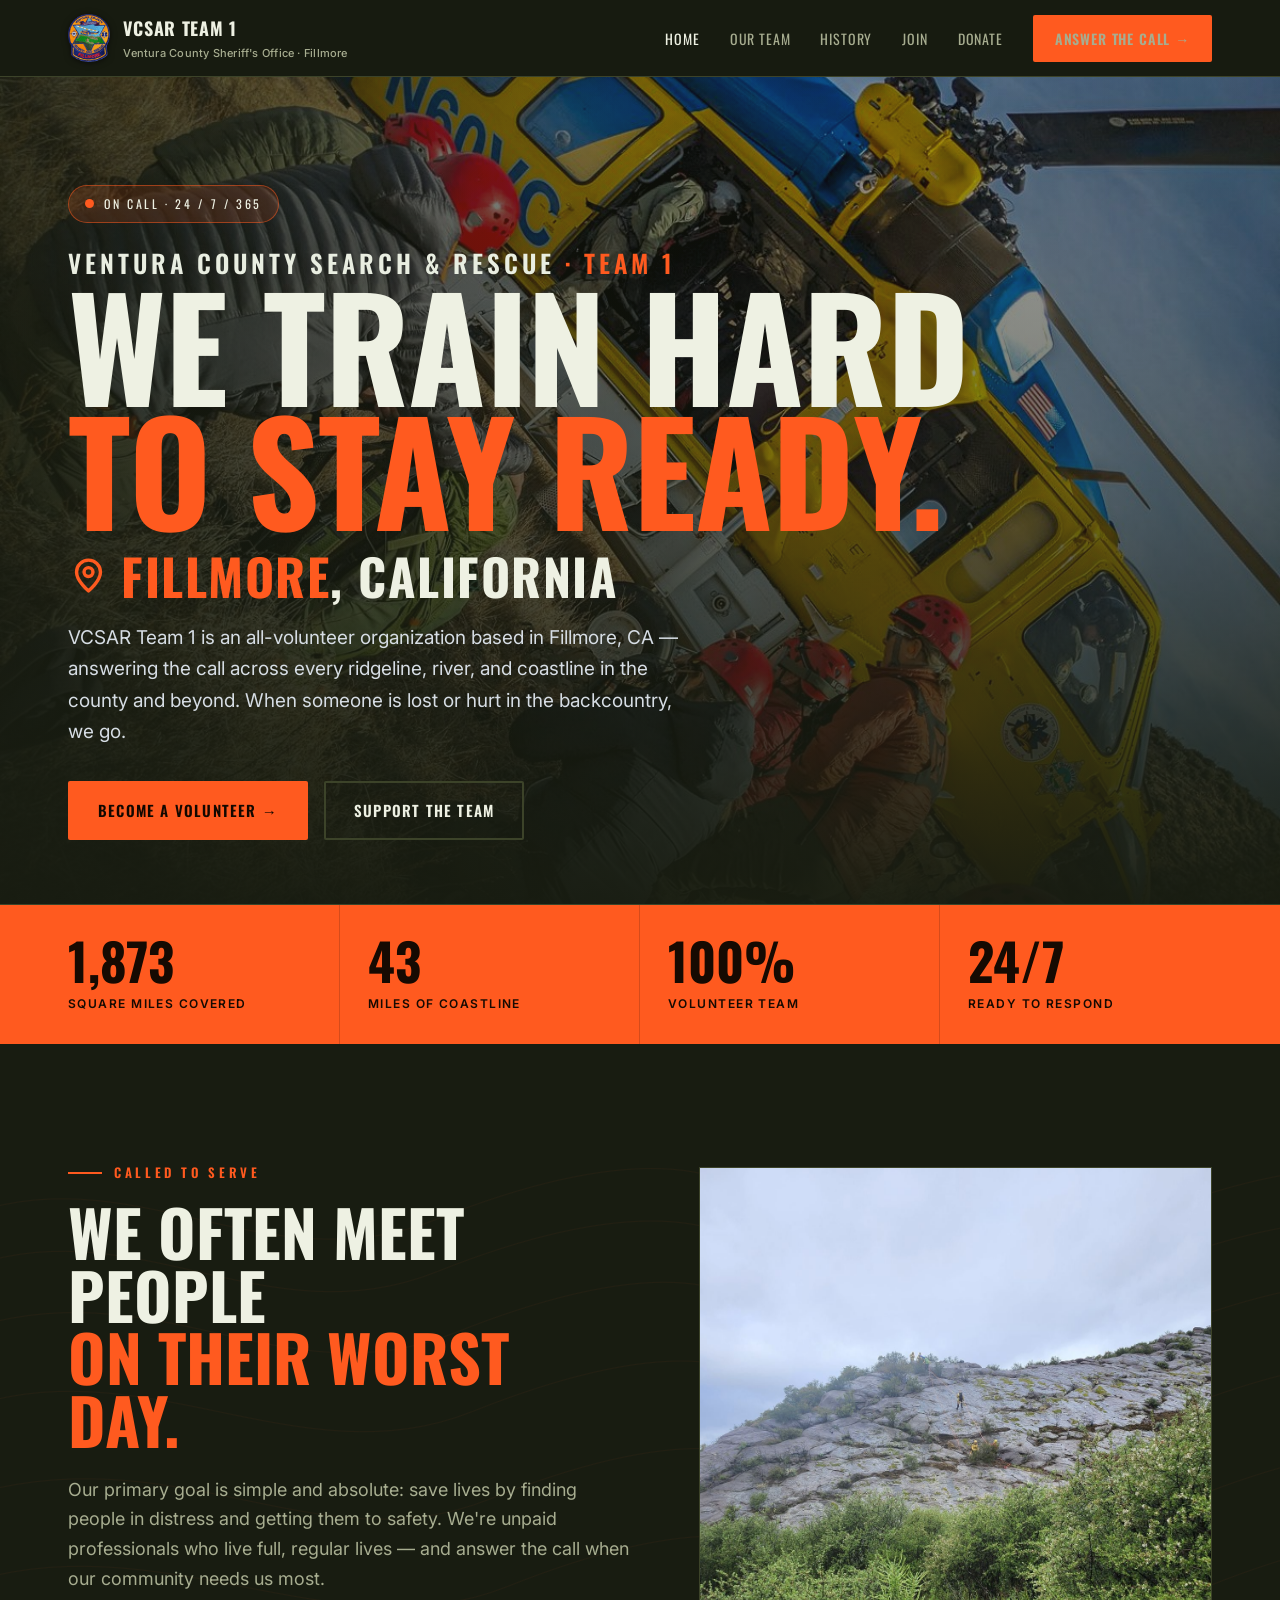
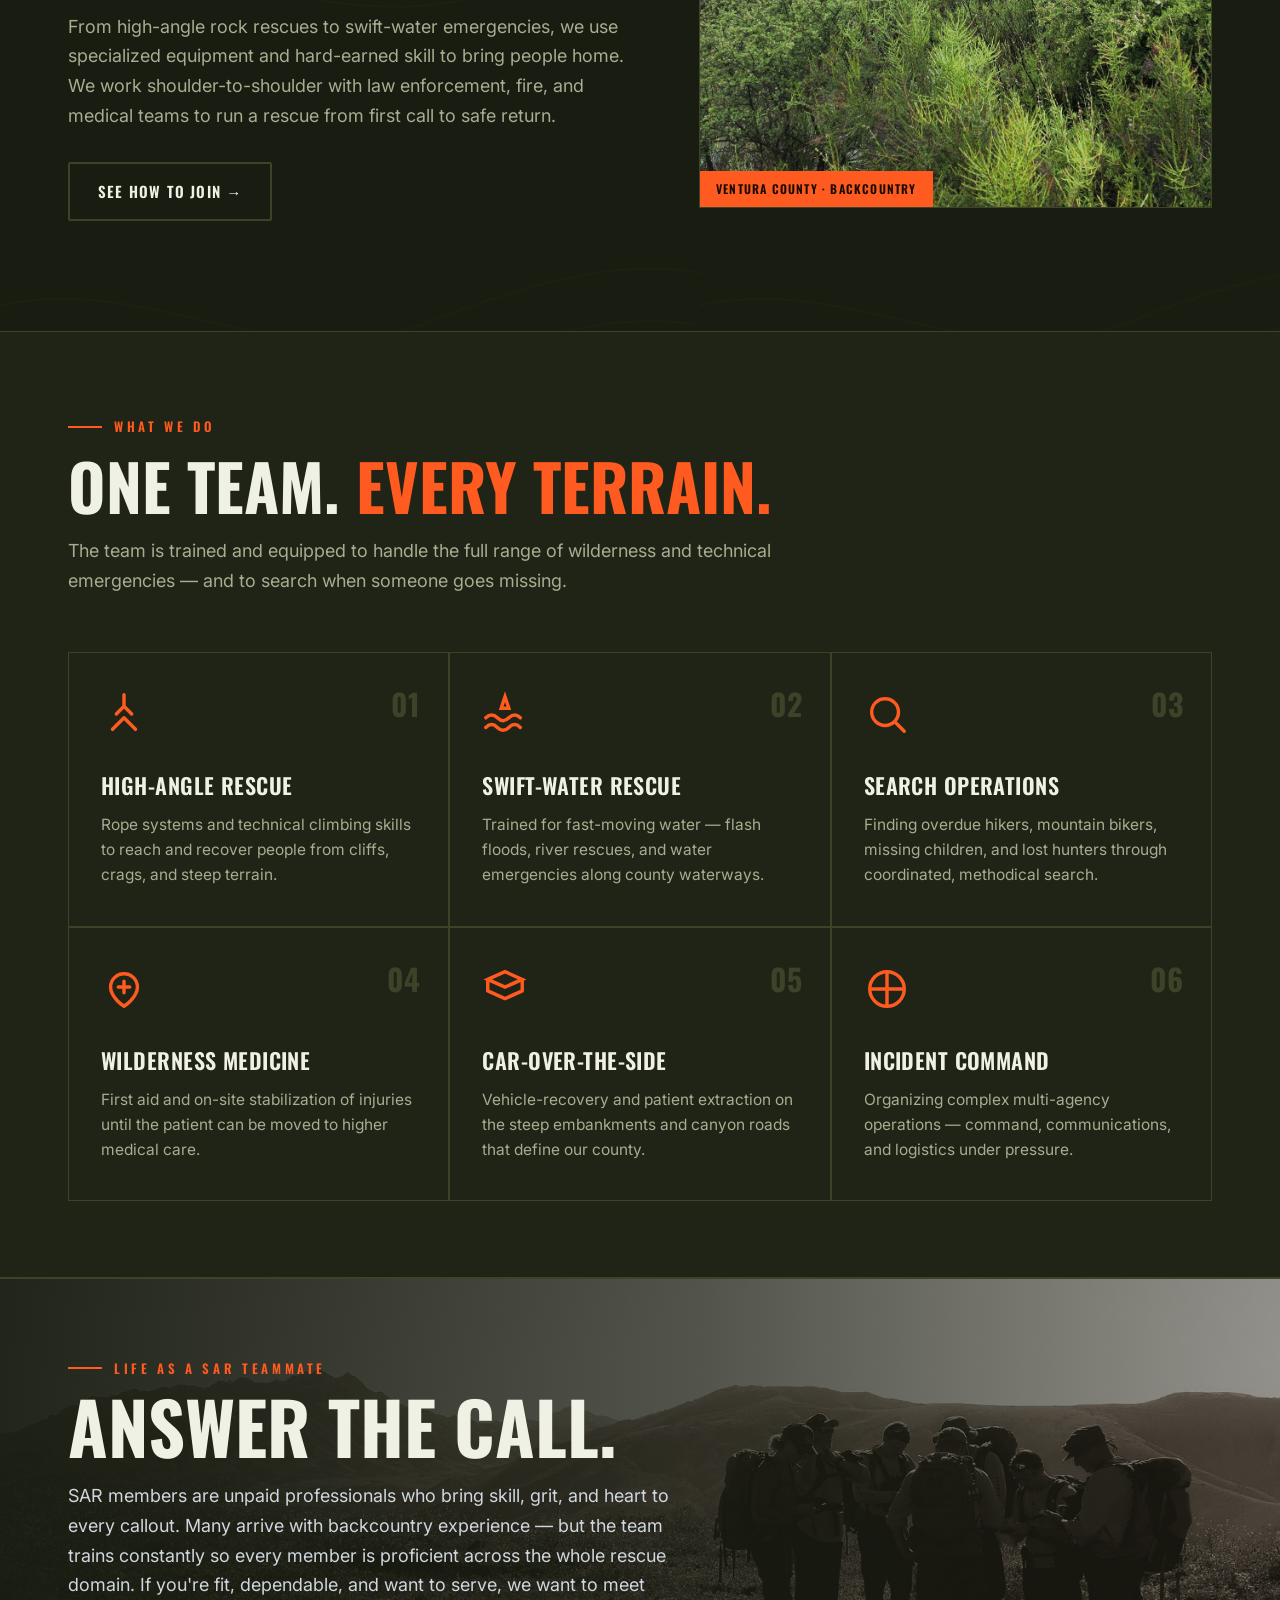
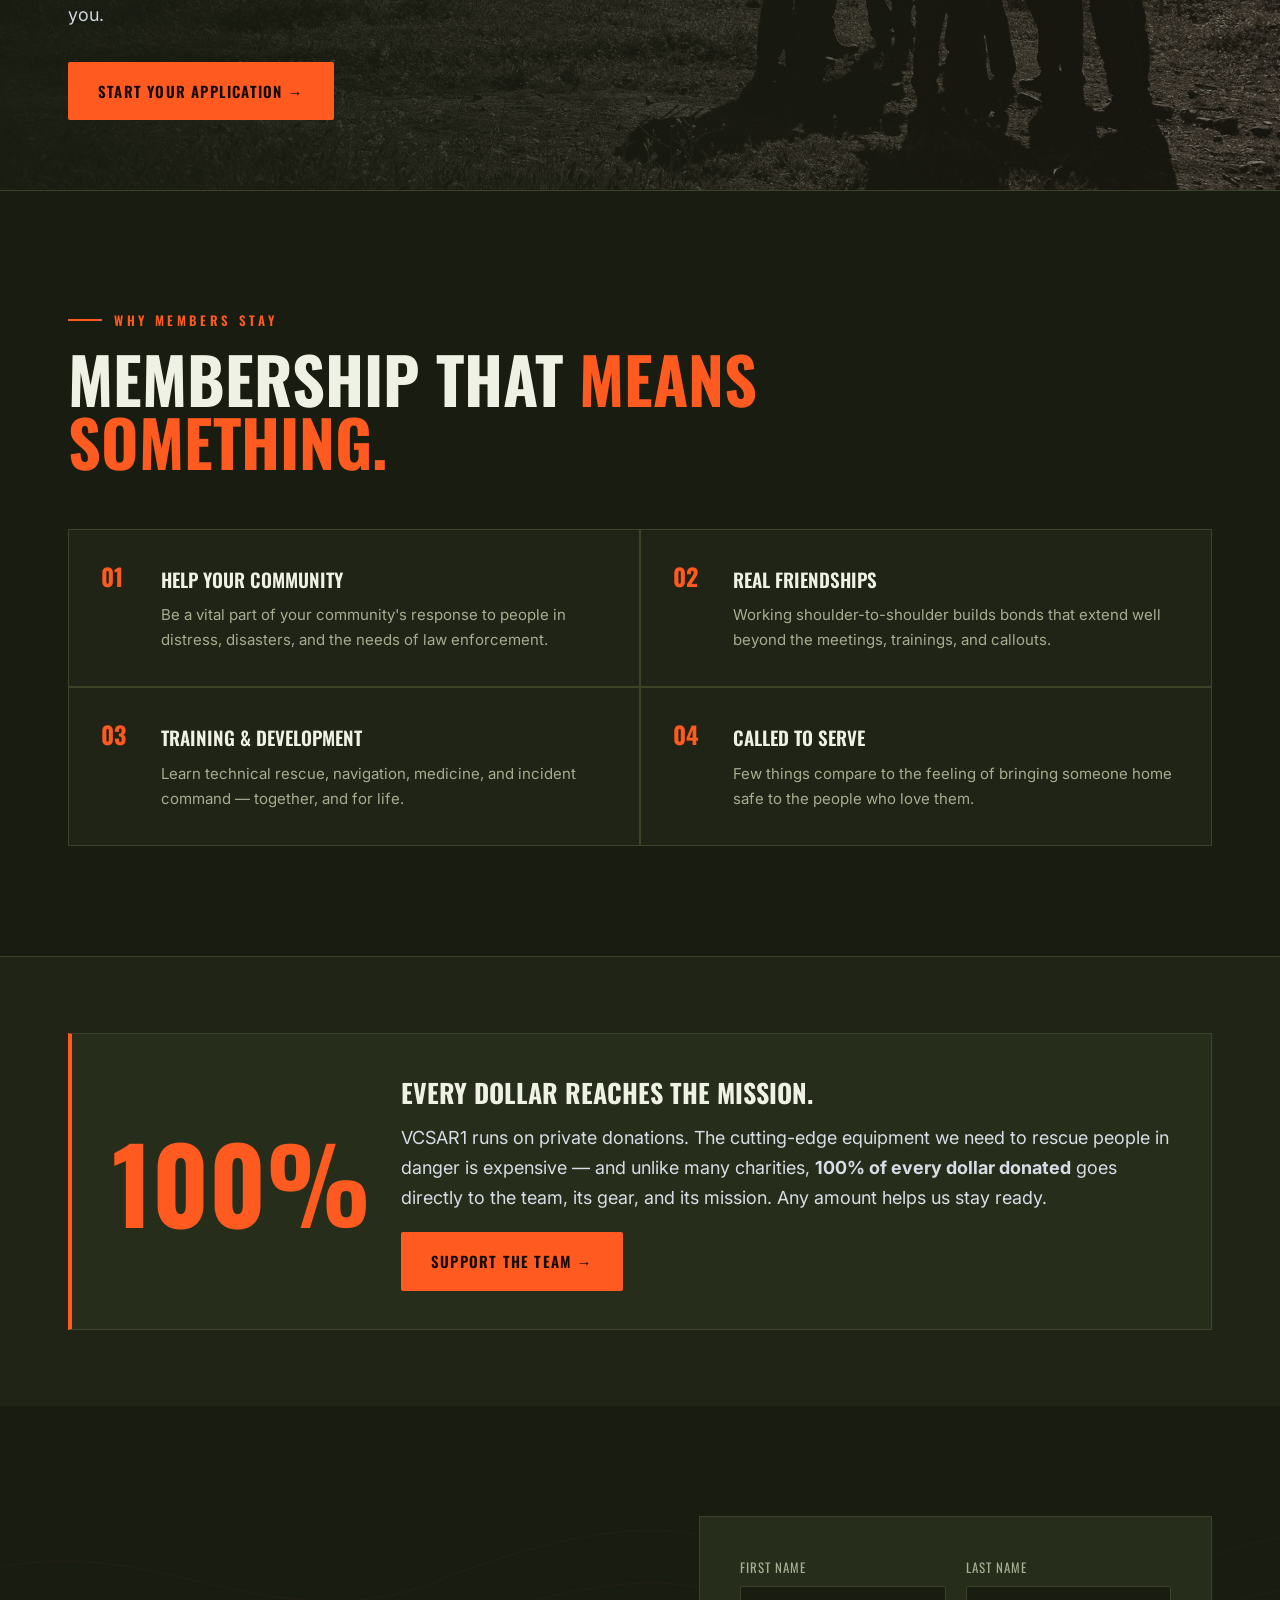
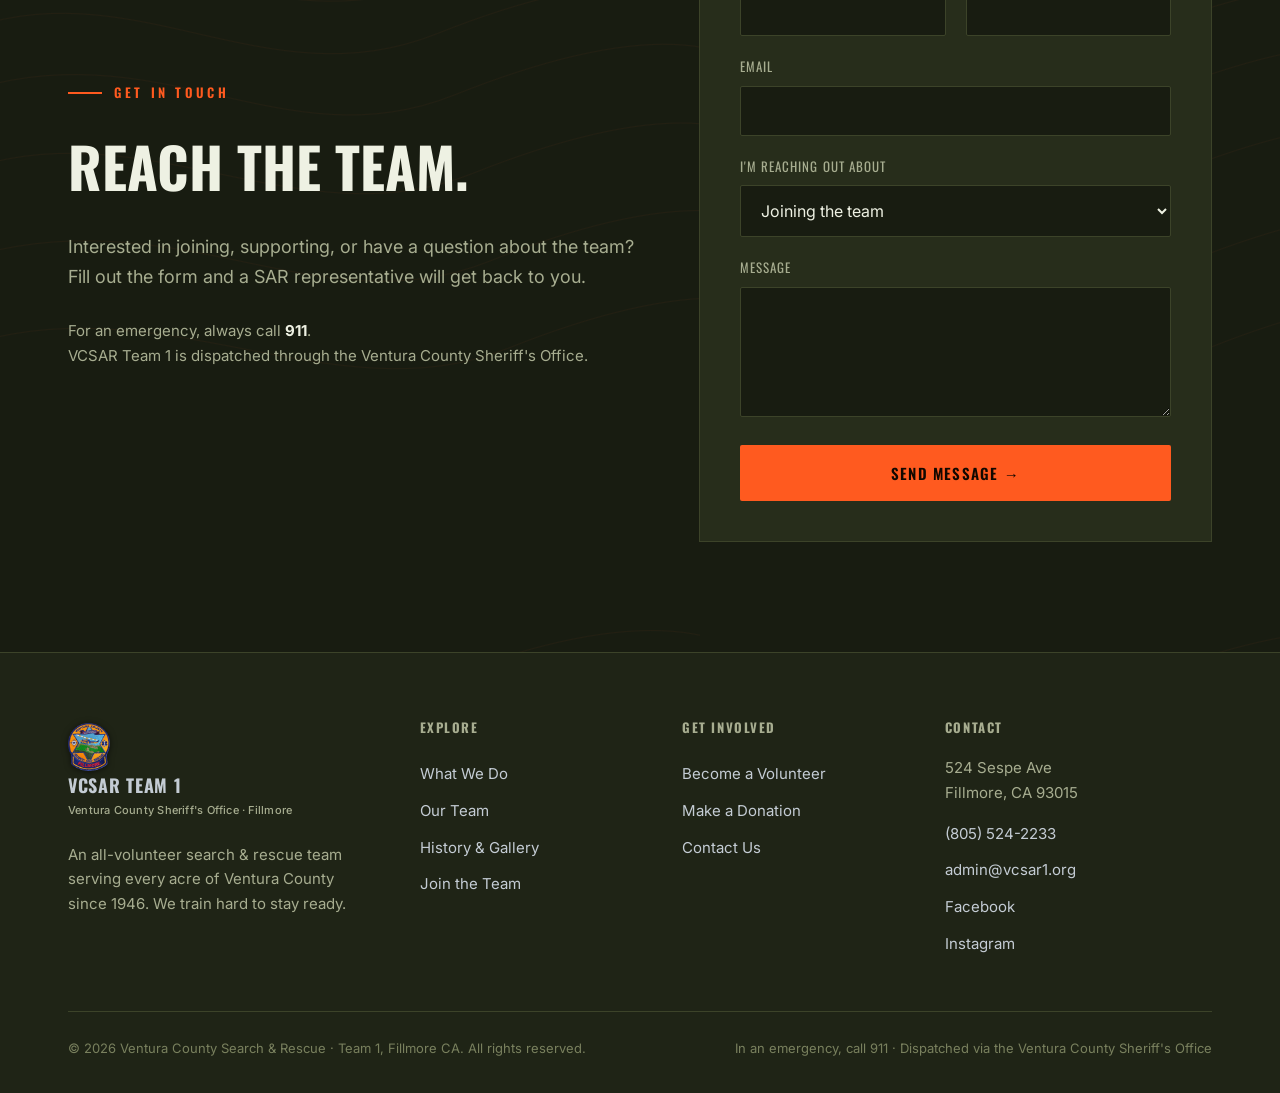
==== index.html @ 32569ff8 "Add organization name header to hero" ====
<!DOCTYPE html>
<html lang="en">
<head>
<meta charset="UTF-8" />
<meta name="viewport" content="width=device-width, initial-scale=1" />
<title>Ventura County Search &amp; Rescue · Team 1</title>
<meta name="description" content="VCSAR Team 1 — all-volunteer search & rescue serving all 1,873 square miles of Ventura County. Trained for high-angle, swift-water, and wilderness rescue. Join the team or support the mission." />
<meta name="theme-color" content="#181c11" />
<link rel="icon" type="image/png" href="images/favicon.png" />
<link rel="apple-touch-icon" href="images/apple-touch-icon.png" />
<meta property="og:image" content="images/og-image.jpg" />
<meta property="og:title" content="Ventura County Search & Rescue · Team 1" />
<meta property="og:description" content="All-volunteer search & rescue serving every acre of Ventura County. We train hard to stay ready." />
<meta property="og:type" content="website" />
<link rel="preconnect" href="https://fonts.googleapis.com" />
<link rel="preconnect" href="https://fonts.gstatic.com" crossorigin />
<link href="https://fonts.googleapis.com/css2?family=Oswald:wght@500;600;700&family=Inter:wght@400;500;600&display=swap" rel="stylesheet" />
<link rel="stylesheet" href="styles.css" />
</head>
<body>

<!-- ============ NAV ============ -->
<header class="nav">
  <div class="nav__inner">
    <a class="brand" href="index.html">
      <img class="brand__badge" src="images/logo-patch.png" alt="VCSAR Team 1 — Fillmore Mountain Search & Rescue patch" />
      <span>
        <span class="brand__name">VCSAR Team 1</span>
        <span class="brand__sub">Ventura County Sheriff's Office · Fillmore</span>
      </span>
    </a>
    <nav class="nav__links" id="navlinks">
      <a href="index.html" class="active">Home</a>
      <a href="team.html">Our Team</a>
      <a href="history.html">History</a>
      <a href="join.html">Join</a>
      <a href="donate.html">Donate</a>
      <a class="btn btn--primary nav__cta" href="join.html">Answer the Call →</a>
    </nav>
    <button class="nav__toggle" id="navtoggle" aria-label="Menu">&#9776;</button>
  </div>
</header>

<!-- ============ HERO ============ -->
<section class="hero">
  <div class="hero__media">
    <!-- Drop your photo at images/hero.jpg (wide, ~1920×1080). Placeholder shows until then. -->
    <img src="images/hero.jpg" alt="VCSAR Team 1 on a rescue operation"
         onerror="this.style.display='none';this.nextElementSibling.style.display='grid';" />
    <div class="ph" style="display:none"><span>HERO PHOTO · add images/hero.jpg (1920×1080)</span></div>
  </div>
  <div class="hero__scrim"></div>
  <div class="hero__inner">
    <span class="hero__status"><span class="dot"></span> On call · 24 / 7 / 365</span>
    <p class="hero__org">Ventura County Search &amp; Rescue <span class="orgteam">· Team 1</span></p>
    <h1>We train hard<br><span class="accent">to stay ready.</span></h1>
    <p class="hero__station"><svg viewBox="0 0 24 24" fill="none" stroke="currentColor" stroke-width="2" aria-hidden="true"><path d="M12 21s-7-5.6-7-11a7 7 0 0 1 14 0c0 5.4-7 11-7 11z" stroke-linejoin="round"/><circle cx="12" cy="10" r="2.6"/></svg><span><span class="city">Fillmore</span>, California</span></p>
    <p class="hero__lead">VCSAR Team 1 is an all-volunteer organization based in Fillmore, CA — answering the call across every ridgeline, river, and coastline in the county and beyond. When someone is lost or hurt in the backcountry, we go.</p>
    <div class="hero__cta">
      <a class="btn btn--primary" href="join.html">Become a Volunteer →</a>
      <a class="btn btn--ghost" href="donate.html">Support the Team</a>
    </div>
  </div>
</section>

<!-- ============ STATS ============ -->
<div class="stats">
  <div class="stats__grid">
    <div class="stat"><div class="stat__n">1,873</div><div class="stat__l">Square miles covered</div></div>
    <div class="stat"><div class="stat__n">43</div><div class="stat__l">Miles of coastline</div></div>
    <div class="stat"><div class="stat__n">100%</div><div class="stat__l">Volunteer team</div></div>
    <div class="stat"><div class="stat__n">24/7</div><div class="stat__l">Ready to respond</div></div>
  </div>
</div>

<!-- ============ MISSION ============ -->
<section class="section" id="mission">
  <div class="topo"></div>
  <div class="wrap" style="position:relative;z-index:1">
    <div class="split">
      <div class="reveal">
        <span class="eyebrow">Called to Serve</span>
        <h2 style="font-size:clamp(34px,5.5vw,64px);font-weight:700;line-height:.98;margin:16px 0 0">We often meet people<br><span class="lead-accent">on their worst day.</span></h2>
        <p style="color:var(--muted);font-size:18px;margin-top:24px">Our primary goal is simple and absolute: save lives by finding people in distress and getting them to safety. We're unpaid professionals who live full, regular lives — and answer the call when our community needs us most.</p>
        <p style="color:var(--muted);font-size:18px">From high-angle rock rescues to swift-water emergencies, we use specialized equipment and hard-earned skill to bring people home. We work shoulder-to-shoulder with law enforcement, fire, and medical teams to run a rescue from first call to safe return.</p>
        <a class="btn btn--ghost" href="join.html" style="margin-top:14px">See how to join →</a>
      </div>
      <div class="split__media reveal">
        <div class="frame">
          <img src="images/mission.jpg" alt="A VCSAR rescue in progress"
               onerror="this.style.display='none';this.nextElementSibling.style.display='grid';" />
          <div class="ph" style="display:none"><span>PHOTO · add images/mission.jpg (vertical 4:5)</span></div>
          <span class="frame__tag">Ventura County · Backcountry</span>
        </div>
      </div>
    </div>
  </div>
</section>

<!-- ============ CAPABILITIES ============ -->
<section class="section section--tight" id="capabilities" style="background:var(--bg-2);border-top:1px solid var(--line);border-bottom:1px solid var(--line)">
  <div class="wrap">
    <div class="shead reveal">
      <span class="eyebrow">What We Do</span>
      <h2>One team. <span class="lead-accent">Every terrain.</span></h2>
      <p>The team is trained and equipped to handle the full range of wilderness and technical emergencies — and to search when someone goes missing.</p>
    </div>
    <div class="caps">
      <div class="cap reveal">
        <span class="cap__num">01</span>
        <svg class="cap__ico" viewBox="0 0 24 24" fill="none" stroke="currentColor" stroke-width="1.8"><path d="M12 2v6m0 0 4 4m-4-4-4 4m-2 8 6-6 6 6" stroke-linecap="round" stroke-linejoin="round"/></svg>
        <h3>High-Angle Rescue</h3>
        <p>Rope systems and technical climbing skills to reach and recover people from cliffs, crags, and steep terrain.</p>
      </div>
      <div class="cap reveal">
        <span class="cap__num">02</span>
        <svg class="cap__ico" viewBox="0 0 24 24" fill="none" stroke="currentColor" stroke-width="1.8"><path d="M2 14c2-2 4-2 6 0s4 2 6 0 4-2 6 0M2 19c2-2 4-2 6 0s4 2 6 0 4-2 6 0" stroke-linecap="round"/><path d="M12 3l2 6h-4l2-6z"/></svg>
        <h3>Swift-Water Rescue</h3>
        <p>Trained for fast-moving water — flash floods, river rescues, and water emergencies along county waterways.</p>
      </div>
      <div class="cap reveal">
        <span class="cap__num">03</span>
        <svg class="cap__ico" viewBox="0 0 24 24" fill="none" stroke="currentColor" stroke-width="1.8"><circle cx="11" cy="11" r="7"/><path d="m21 21-4.3-4.3" stroke-linecap="round"/></svg>
        <h3>Search Operations</h3>
        <p>Finding overdue hikers, mountain bikers, missing children, and lost hunters through coordinated, methodical search.</p>
      </div>
      <div class="cap reveal">
        <span class="cap__num">04</span>
        <svg class="cap__ico" viewBox="0 0 24 24" fill="none" stroke="currentColor" stroke-width="1.8"><path d="M12 21s-7-4.4-7-10a7 7 0 0 1 14 0c0 5.6-7 10-7 10z"/><path d="M12 8v6m-3-3h6" stroke-linecap="round"/></svg>
        <h3>Wilderness Medicine</h3>
        <p>First aid and on-site stabilization of injuries until the patient can be moved to higher medical care.</p>
      </div>
      <div class="cap reveal">
        <span class="cap__num">05</span>
        <svg class="cap__ico" viewBox="0 0 24 24" fill="none" stroke="currentColor" stroke-width="1.8"><path d="M3 7l9-4 9 4-9 4-9-4z"/><path d="M3 7v6l9 4 9-4V7" stroke-linejoin="round"/></svg>
        <h3>Car-Over-the-Side</h3>
        <p>Vehicle-recovery and patient extraction on the steep embankments and canyon roads that define our county.</p>
      </div>
      <div class="cap reveal">
        <span class="cap__num">06</span>
        <svg class="cap__ico" viewBox="0 0 24 24" fill="none" stroke="currentColor" stroke-width="1.8"><circle cx="12" cy="12" r="9"/><path d="M12 3v18M3 12h18" /></svg>
        <h3>Incident Command</h3>
        <p>Organizing complex multi-agency operations — command, communications, and logistics under pressure.</p>
      </div>
    </div>
  </div>
</section>

<!-- ============ RECRUIT BAND ============ -->
<section class="band band--img">
  <div class="band__media">
    <img src="images/team.jpg" alt="The VCSAR Team 1 members"
         onerror="this.style.display='none';this.nextElementSibling.style.display='grid';" />
    <div class="ph" style="display:none"><span>PHOTO · add images/team.jpg (1920×900)</span></div>
  </div>
  <div class="band__scrim"></div>
  <div class="band__inner reveal">
    <span class="eyebrow">Life as a SAR Teammate</span>
    <h2>Answer the call.</h2>
    <p>SAR members are unpaid professionals who bring skill, grit, and heart to every callout. Many arrive with backcountry experience — but the team trains constantly so every member is proficient across the whole rescue domain. If you're fit, dependable, and want to serve, we want to meet you.</p>
    <a class="btn btn--primary" href="join.html">Start Your Application →</a>
  </div>
</section>

<!-- ============ TEAM LIFE / VALUES ============ -->
<section class="section">
  <div class="wrap">
    <div class="shead reveal">
      <span class="eyebrow">Why Members Stay</span>
      <h2>Membership that <span class="lead-accent">means something.</span></h2>
    </div>
    <div class="values">
      <div class="value reveal"><span class="value__k">01</span><div><h3>Help Your Community</h3><p>Be a vital part of your community's response to people in distress, disasters, and the needs of law enforcement.</p></div></div>
      <div class="value reveal"><span class="value__k">02</span><div><h3>Real Friendships</h3><p>Working shoulder-to-shoulder builds bonds that extend well beyond the meetings, trainings, and callouts.</p></div></div>
      <div class="value reveal"><span class="value__k">03</span><div><h3>Training &amp; Development</h3><p>Learn technical rescue, navigation, medicine, and incident command — together, and for life.</p></div></div>
      <div class="value reveal"><span class="value__k">04</span><div><h3>Called to Serve</h3><p>Few things compare to the feeling of bringing someone home safe to the people who love them.</p></div></div>
    </div>
  </div>
</section>

<!-- ============ DONATE TEASER ============ -->
<section class="section section--tight" style="background:var(--bg-2);border-top:1px solid var(--line)">
  <div class="wrap">
    <div class="pledge reveal">
      <div class="pledge__big">100%</div>
      <div>
        <h3 style="margin:0 0 8px;font-size:26px">Every dollar reaches the mission.</h3>
        <p>VCSAR1 runs on private donations. The cutting-edge equipment we need to rescue people in danger is expensive — and unlike many charities, <strong>100% of every dollar donated</strong> goes directly to the team, its gear, and its mission. Any amount helps us stay ready.</p>
        <a class="btn btn--primary" href="donate.html" style="margin-top:20px">Support the Team →</a>
      </div>
    </div>
  </div>
</section>

<!-- ============ CONTACT ============ -->
<section class="section" id="contact">
  <div class="topo"></div>
  <div class="wrap" style="position:relative;z-index:1">
    <div class="split">
      <div class="reveal">
        <span class="eyebrow">Get in Touch</span>
        <h2 style="font-size:clamp(32px,5vw,56px);font-weight:700;margin:16px 0 0">Reach the team.</h2>
        <p style="color:var(--muted);font-size:18px;margin-top:20px">Interested in joining, supporting, or have a question about the team? Fill out the form and a SAR representative will get back to you.</p>
        <p style="color:var(--muted);font-size:15px;margin-top:28px">For an emergency, always call <strong style="color:var(--text)">911</strong>.<br>VCSAR Team 1 is dispatched through the Ventura County Sheriff's Office.</p>
      </div>
      <form class="form reveal" onsubmit="event.preventDefault(); this.reset(); alert('Thank you — a SAR representative will get back to you.');">
        <div class="field--row">
          <div class="field"><label>First name</label><input type="text" required /></div>
          <div class="field"><label>Last name</label><input type="text" required /></div>
        </div>
        <div class="field"><label>Email</label><input type="email" required /></div>
        <div class="field"><label>I'm reaching out about</label>
          <select><option>Joining the team</option><option>Making a donation</option><option>General question</option><option>Media / press</option></select>
        </div>
        <div class="field"><label>Message</label><textarea required></textarea></div>
        <button class="btn btn--primary btn--block" type="submit">Send Message →</button>
      </form>
    </div>
  </div>
</section>

<!-- ============ FOOTER ============ -->
<footer class="footer">
  <div class="wrap">
    <div class="footer__grid">
      <div class="footer__brand">
        <a class="brand" href="index.html" style="margin-bottom:18px">
          <img class="brand__badge" src="images/logo-patch.png" alt="VCSAR Team 1 — Fillmore Mountain Search & Rescue patch" />
          <span><span class="brand__name">VCSAR Team 1</span><span class="brand__sub">Ventura County Sheriff's Office · Fillmore</span></span>
        </a>
        <p>An all-volunteer search &amp; rescue team serving every acre of Ventura County since 1946. We train hard to stay ready.</p>
      </div>
      <div><h4>Explore</h4><a href="index.html#capabilities">What We Do</a><a href="team.html">Our Team</a><a href="history.html">History &amp; Gallery</a><a href="join.html">Join the Team</a></div>
      <div><h4>Get Involved</h4><a href="join.html">Become a Volunteer</a><a href="donate.html">Make a Donation</a><a href="index.html#contact">Contact Us</a></div>
      <div><h4>Contact</h4>
        <p style="color:var(--muted);font-size:15px;margin:0 0 10px">524 Sespe Ave<br>Fillmore, CA 93015</p>
        <a href="tel:8055242233">(805) 524-2233</a>
        <a href="mailto:admin@vcsar1.org">admin@vcsar1.org</a>
        <a href="https://www.facebook.com/vcsar/" target="_blank" rel="noopener">Facebook</a>
        <a href="https://www.instagram.com/vcsar1/" target="_blank" rel="noopener">Instagram</a>
      </div>
    </div>
    <div class="footer__bar">
      <span>© 2026 Ventura County Search &amp; Rescue · Team 1, Fillmore CA. All rights reserved.</span>
      <span class="badge-line">In an emergency, call 911 · Dispatched via the Ventura County Sheriff's Office</span>
    </div>
  </div>
</footer>

<script>
  // Mobile nav
  var t = document.getElementById('navtoggle'), l = document.getElementById('navlinks');
  if (t) t.addEventListener('click', function(){ l.classList.toggle('open'); });
  // Scroll reveal
  var io = new IntersectionObserver(function(es){
    es.forEach(function(e){ if(e.isIntersecting){ e.target.classList.add('in'); io.unobserve(e.target); } });
  }, { threshold: .12 });
  document.querySelectorAll('.reveal').forEach(function(el){ io.observe(el); });
</script>
</body>
</html>
---- styles.css ----
/* =========================================================
   VCSAR Team 1 — Site Styles
   Aesthetic: rugged, high-contrast, high-visibility.
   Near-black base, rescue-orange accent, condensed display type,
   topographic line motif. Built to receive real SAR photos.
   ========================================================= */

:root {
  --bg:        #181c11;   /* dark olive drab base */
  --bg-2:      #1f2416;
  --surface:   #272d1b;
  --surface-2: #313823;
  --line:      #3c4329;
  --text:      #eef1e3;
  --muted:     #a7ad90;
  --faint:     #79805e;

  /* raw rgb of base, for scrims/overlays */
  --bg-rgb:    24, 28, 17;

  --orange:    #ff5a1f;   /* rescue / high-vis primary */
  --orange-2:  #ff7a3d;
  --amber:     #ffcf2e;   /* safety-yellow spark */
  --steel:     #b9a96a;   /* khaki / warm secondary */

  --maxw: 1200px;
  --ease: cubic-bezier(.16,.84,.44,1);
  --shadow: 0 24px 60px -18px rgba(0,0,0,.7);
}

* { box-sizing: border-box; }

html { scroll-behavior: smooth; }

body {
  margin: 0;
  background: var(--bg);
  color: var(--text);
  font-family: "Inter", system-ui, -apple-system, "Segoe UI", sans-serif;
  font-size: 17px;
  line-height: 1.65;
  -webkit-font-smoothing: antialiased;
  overflow-x: hidden;
}

img { max-width: 100%; display: block; }
a { color: inherit; text-decoration: none; }

/* ---- Display type ---------------------------------------- */
.display {
  font-family: "Oswald", "Arial Narrow", sans-serif;
  font-weight: 700;
  text-transform: uppercase;
  letter-spacing: .01em;
  line-height: .95;
}
h1,h2,h3 { font-family: "Oswald", "Arial Narrow", sans-serif; text-transform: uppercase; }

.eyebrow {
  font-family: "Oswald", sans-serif;
  text-transform: uppercase;
  letter-spacing: .28em;
  font-size: 13px;
  font-weight: 600;
  color: var(--orange);
  display: inline-flex;
  align-items: center;
  gap: 12px;
}
.eyebrow::before {
  content: "";
  width: 34px; height: 2px;
  background: var(--orange);
  display: inline-block;
}

/* ---- Layout --------------------------------------------- */
.wrap { max-width: var(--maxw); margin: 0 auto; padding: 0 28px; }
.section { padding: 110px 0; position: relative; }
.section--tight { padding: 76px 0; }

/* topographic texture overlay */
.topo {
  position: absolute; inset: 0;
  background-image: url("data:image/svg+xml,%3Csvg xmlns='http://www.w3.org/2000/svg' width='800' height='800' viewBox='0 0 800 800'%3E%3Cg fill='none' stroke='%23ff5a1f' stroke-width='1' opacity='0.05'%3E%3Cpath d='M-50 200 C 150 120 300 280 500 200 S 850 120 900 220'/%3E%3Cpath d='M-50 260 C 150 180 300 340 500 260 S 850 180 900 280'/%3E%3Cpath d='M-50 330 C 180 250 320 410 520 330 S 860 250 900 350'/%3E%3Cpath d='M-50 420 C 160 340 340 500 540 420 S 880 340 920 440'/%3E%3Cpath d='M-50 520 C 200 440 360 600 560 520 S 900 440 940 540'/%3E%3Cpath d='M-50 620 C 180 540 380 700 580 620 S 920 540 960 640'/%3E%3C/g%3E%3C/svg%3E");
  background-size: 700px;
  pointer-events: none;
  z-index: 0;
}

/* ---- Buttons -------------------------------------------- */
.btn {
  display: inline-flex; align-items: center; gap: 10px;
  font-family: "Oswald", sans-serif;
  text-transform: uppercase; letter-spacing: .08em; font-weight: 600;
  font-size: 15px;
  padding: 15px 28px;
  border-radius: 2px;
  border: 2px solid transparent;
  background: transparent;
  cursor: pointer;
  transition: transform .25s var(--ease), background .25s, border-color .25s, color .25s;
}
.btn:hover { transform: translateY(-2px); }
.btn--primary { background: var(--orange); color: #120800; }
.btn--primary:hover { background: var(--orange-2); }
.btn--ghost { border-color: var(--line); color: var(--text); }
.btn--ghost:hover { border-color: var(--orange); color: var(--orange); }
.btn--block { width: 100%; justify-content: center; }

/* ---- Header / Nav --------------------------------------- */
.nav {
  position: sticky; top: 0; z-index: 50;
  background: rgba(var(--bg-rgb),.84);
  backdrop-filter: blur(12px);
  border-bottom: 1px solid var(--line);
}
.nav__inner {
  max-width: var(--maxw); margin: 0 auto;
  padding: 14px 28px;
  display: flex; align-items: center; justify-content: space-between;
}
.brand { display: flex; align-items: center; gap: 13px; }
.brand__badge {
  height: 48px; width: auto; display: block;
  filter: drop-shadow(0 1px 3px rgba(0,0,0,.55));
}
.brand__name { font-family: "Oswald", sans-serif; font-weight: 700; text-transform: uppercase; letter-spacing: .04em; font-size: 18px; }
.brand__sub  { display: block; font-family: "Inter", sans-serif; font-weight: 500; text-transform: none; letter-spacing: .02em; font-size: 11px; color: var(--muted); }
.nav__links { display: flex; align-items: center; gap: 30px; }
.nav__links a { font-family: "Oswald", sans-serif; text-transform: uppercase; letter-spacing: .06em; font-size: 14px; color: var(--muted); transition: color .2s; }
.nav__links a:hover, .nav__links a.active { color: var(--text); }
.nav__cta { padding: 10px 20px; font-size: 13px; }
.nav__toggle { display: none; background: none; border: 0; color: var(--text); font-size: 26px; cursor: pointer; }

/* ---- Hero ----------------------------------------------- */
.hero {
  position: relative;
  min-height: 92vh;
  display: flex; align-items: flex-end;
  border-bottom: 1px solid var(--line);
  overflow: hidden;
}
.hero__media { position: absolute; inset: 0; z-index: 0; }
.hero__media img { width: 100%; height: 100%; object-fit: cover; filter: saturate(1.05) contrast(1.05); }
.hero__scrim {
  position: absolute; inset: 0; z-index: 1;
  background:
    linear-gradient(180deg, rgba(var(--bg-rgb),.30) 0%, rgba(var(--bg-rgb),.52) 45%, rgba(var(--bg-rgb),.97) 100%),
    linear-gradient(90deg, rgba(var(--bg-rgb),.78) 0%, rgba(var(--bg-rgb),.12) 60%);
}
.hero__inner { position: relative; z-index: 2; width: 100%; max-width: var(--maxw); margin: 0 auto; padding: 0 28px 64px; }
.hero__status {
  display: inline-flex; align-items: center; gap: 10px;
  font-family: "Oswald", sans-serif; text-transform: uppercase; letter-spacing: .22em; font-size: 12px;
  color: var(--text);
  background: rgba(255,90,31,.14);
  border: 1px solid rgba(255,90,31,.5);
  padding: 8px 16px; border-radius: 100px; margin-bottom: 26px;
}
.hero__status .dot { width: 9px; height: 9px; border-radius: 50%; background: var(--orange); box-shadow: 0 0 0 0 rgba(255,90,31,.6); animation: pulse 2s infinite; }
@keyframes pulse {
  0%   { box-shadow: 0 0 0 0 rgba(255,90,31,.6); }
  70%  { box-shadow: 0 0 0 12px rgba(255,90,31,0); }
  100% { box-shadow: 0 0 0 0 rgba(255,90,31,0); }
}
.hero h1 {
  margin: 0;
  font-size: clamp(56px, 11vw, 150px);
  font-weight: 700;
  line-height: .88;
  letter-spacing: -.005em;
}
.hero h1 .accent { color: var(--orange); display: block; }
.hero__org {
  margin: 0 0 6px;
  font-family: "Oswald", sans-serif; font-weight: 600;
  text-transform: uppercase; letter-spacing: .16em; line-height: 1.1;
  font-size: clamp(15px, 2.1vw, 25px);
  color: #e9eee1;
}
.hero__org .orgteam { color: var(--orange); }
.hero__station {
  display: flex; align-items: center; gap: 12px;
  margin: 20px 0 0;
  font-family: "Oswald", sans-serif; font-weight: 700;
  text-transform: uppercase; letter-spacing: .03em; line-height: 1;
  font-size: clamp(26px, 4.4vw, 50px);
  color: var(--text);
}
.hero__station svg { width: .82em; height: .82em; color: var(--orange); flex: none; }
.hero__station .city { color: var(--orange); }
.hero__lead { max-width: 620px; margin: 22px 0 34px; font-size: 19px; color: #d6dde4; }
.hero__cta { display: flex; gap: 16px; flex-wrap: wrap; }

/* ---- Stats strip ---------------------------------------- */
.stats {
  background: var(--orange);
  color: #160a02;
  position: relative; z-index: 3;
}
.stats__grid {
  max-width: var(--maxw); margin: 0 auto;
  display: grid; grid-template-columns: repeat(4, 1fr);
}
.stat { padding: 30px 28px; border-right: 1px solid rgba(0,0,0,.16); }
.stat:last-child { border-right: 0; }
.stat__n { font-family: "Oswald", sans-serif; font-weight: 700; font-size: clamp(34px,4vw,52px); line-height: 1; }
.stat__l { text-transform: uppercase; letter-spacing: .12em; font-size: 12px; font-weight: 600; margin-top: 8px; }

/* ---- Generic section heads ------------------------------ */
.shead { max-width: 760px; margin-bottom: 56px; }
.shead h2 { font-size: clamp(34px, 5.5vw, 64px); font-weight: 700; line-height: .98; margin: 16px 0 0; }
.shead p { color: var(--muted); margin: 20px 0 0; font-size: 18px; }
.lead-accent { color: var(--orange); }

/* ---- Mission split -------------------------------------- */
.split { display: grid; grid-template-columns: 1.05fr .95fr; gap: 64px; align-items: center; }
.split__media { position: relative; }
.frame {
  position: relative; border: 1px solid var(--line); background: var(--surface);
  aspect-ratio: 4/5; overflow: hidden;
}
.frame img { width: 100%; height: 100%; object-fit: cover; }
.frame--wide { aspect-ratio: 16/10; }
.frame__tag {
  position: absolute; left: 0; bottom: 0;
  background: var(--orange); color: #160a02;
  font-family: "Oswald", sans-serif; text-transform: uppercase; letter-spacing: .1em;
  font-size: 12px; font-weight: 600; padding: 8px 16px;
}

/* ---- Capability cards ----------------------------------- */
.caps { display: grid; grid-template-columns: repeat(3, 1fr); gap: 2px; background: var(--line); border: 1px solid var(--line); }
.cap {
  background: var(--bg-2); padding: 38px 32px;
  transition: background .3s, transform .3s;
  position: relative;
}
.cap:hover { background: var(--surface); }
.cap__ico { width: 46px; height: 46px; color: var(--orange); margin-bottom: 22px; }
.cap h3 { font-size: 22px; margin: 0 0 10px; font-weight: 600; letter-spacing: .02em; }
.cap p { color: var(--muted); margin: 0; font-size: 15.5px; line-height: 1.6; }
.cap__num { position: absolute; top: 26px; right: 28px; font-family: "Oswald",sans-serif; color: var(--line); font-size: 30px; font-weight: 700; }

/* ---- Band (CTA) ----------------------------------------- */
.band { position: relative; overflow: hidden; border-top: 1px solid var(--line); border-bottom: 1px solid var(--line); }
.band--img { min-height: 460px; display: flex; align-items: center; }
.band__media { position: absolute; inset: 0; z-index: 0; }
.band__media img { width: 100%; height: 100%; object-fit: cover; }
.band__scrim { position: absolute; inset: 0; z-index: 1; background: linear-gradient(90deg, rgba(var(--bg-rgb),.95) 0%, rgba(var(--bg-rgb),.72) 55%, rgba(var(--bg-rgb),.42) 100%); }
.band__inner { position: relative; z-index: 2; max-width: var(--maxw); margin: 0 auto; padding: 70px 28px; width: 100%; }
.band h2 { font-size: clamp(34px, 6vw, 72px); font-weight: 700; line-height: .92; margin: 14px 0 0; max-width: 14ch; }
.band p { color: #cfd6dd; max-width: 56ch; margin: 22px 0 32px; font-size: 18px; }

/* ---- Value list (team life) ----------------------------- */
.values { display: grid; grid-template-columns: repeat(2, 1fr); gap: 2px; background: var(--line); border: 1px solid var(--line); }
.value { background: var(--bg-2); padding: 34px 32px; display: flex; gap: 20px; }
.value__k { font-family: "Oswald", sans-serif; color: var(--orange); font-weight: 700; font-size: 24px; line-height: 1; min-width: 40px; }
.value h3 { margin: 0 0 8px; font-size: 19px; font-weight: 600; }
.value p { margin: 0; color: var(--muted); font-size: 15px; }

/* ---- Steps (training path / how to join) ---------------- */
.steps { display: grid; gap: 2px; background: var(--line); border: 1px solid var(--line); }
.step { background: var(--bg-2); padding: 32px; display: grid; grid-template-columns: 80px 1fr; gap: 24px; align-items: start; transition: background .25s; }
.step:hover { background: var(--surface); }
.step__n { font-family: "Oswald", sans-serif; font-size: 50px; font-weight: 700; color: var(--orange); line-height: .9; }
.step h3 { margin: 0 0 8px; font-size: 22px; font-weight: 600; }
.step p { margin: 0; color: var(--muted); }

/* ---- Requirements list ---------------------------------- */
.reqs { list-style: none; padding: 0; margin: 0; display: grid; grid-template-columns: repeat(2,1fr); gap: 14px 36px; }
.reqs li { display: flex; gap: 14px; align-items: flex-start; padding: 14px 0; border-bottom: 1px solid var(--line); color: #d6dde4; }
.reqs li svg { color: var(--orange); flex: none; margin-top: 2px; }

/* ---- Donate tiers --------------------------------------- */
.tiers { display: grid; grid-template-columns: repeat(3,1fr); gap: 18px; }
.tier { background: var(--surface); border: 1px solid var(--line); padding: 34px 30px; position: relative; transition: transform .3s, border-color .3s; }
.tier:hover { transform: translateY(-4px); border-color: var(--orange); }
.tier--featured { border-color: var(--orange); background: linear-gradient(180deg, rgba(255,90,31,.08), var(--surface)); }
.tier__amt { font-family: "Oswald", sans-serif; font-size: 46px; font-weight: 700; color: var(--text); line-height: 1; }
.tier__amt span { font-size: 20px; color: var(--muted); }
.tier__name { text-transform: uppercase; letter-spacing: .14em; font-size: 12px; color: var(--orange); font-weight: 600; font-family: "Oswald",sans-serif; margin-bottom: 16px; }
.tier p { color: var(--muted); font-size: 15px; min-height: 66px; }
.tier__flag { position: absolute; top: -12px; right: 22px; background: var(--orange); color: #160a02; font-family: "Oswald",sans-serif; text-transform: uppercase; letter-spacing: .08em; font-size: 11px; font-weight: 600; padding: 5px 12px; }

/* ---- Pledge / 100% callout ------------------------------ */
.pledge { display: grid; grid-template-columns: auto 1fr; gap: 30px; align-items: center; background: var(--surface); border: 1px solid var(--line); border-left: 4px solid var(--orange); padding: 38px 40px; }
.pledge__big { font-family: "Oswald", sans-serif; font-weight: 700; font-size: clamp(60px, 9vw, 104px); color: var(--orange); line-height: .85; }
.pledge p { margin: 0; color: #d6dde4; font-size: 18px; }

/* ---- Forms ---------------------------------------------- */
.form { background: var(--surface); border: 1px solid var(--line); padding: 40px; }
.field { margin-bottom: 20px; }
.field label { display: block; font-family: "Oswald",sans-serif; text-transform: uppercase; letter-spacing: .08em; font-size: 13px; color: var(--muted); margin-bottom: 8px; }
.field input, .field select, .field textarea {
  width: 100%; background: var(--bg); border: 1px solid var(--line); color: var(--text);
  padding: 14px 16px; border-radius: 2px; font-family: inherit; font-size: 16px;
  transition: border-color .2s;
}
.field input:focus, .field select:focus, .field textarea:focus { outline: none; border-color: var(--orange); }
.field textarea { min-height: 130px; resize: vertical; }
.field--row { display: grid; grid-template-columns: 1fr 1fr; gap: 20px; }
.field--3 { display: grid; grid-template-columns: 2fr 1fr 1fr; gap: 20px; }
.reqstar { color: var(--orange); }
.field__hint { color: var(--faint); font-size: 12.5px; margin: 6px 0 0; font-family: "Inter",sans-serif; text-transform: none; letter-spacing: 0; }

/* form layout (wide application) */
.form--wide { padding: 44px; }
.form__section { border-top: 1px solid var(--line); margin-top: 34px; padding-top: 30px; }
.form__section:first-of-type { border-top: 0; margin-top: 0; padding-top: 0; }
.form__legend { font-family: "Oswald",sans-serif; text-transform: uppercase; letter-spacing: .14em; font-size: 13px; color: var(--orange); margin: 0 0 20px; }
.grid-2 { display: grid; grid-template-columns: 1fr 1fr; gap: 0 24px; }
@media (max-width: 640px){ .grid-2, .field--row, .field--3 { grid-template-columns: 1fr; } }

/* radio / choice chips */
.choice { display: flex; gap: 10px; flex-wrap: wrap; }
.choice label { position: relative; cursor: pointer; }
.choice input { position: absolute; opacity: 0; inset: 0; cursor: pointer; }
.choice span { display: inline-block; padding: 12px 18px; border: 1px solid var(--line); border-radius: 2px; background: var(--bg); color: var(--muted); font-size: 15px; transition: all .2s; }
.choice input:checked + span { border-color: var(--orange); background: rgba(255,90,31,.12); color: var(--text); }
.choice input:focus-visible + span { outline: 2px solid var(--orange); outline-offset: 2px; }

/* fitness slider */
.rangewrap { display: flex; align-items: center; gap: 18px; }
.rangewrap input[type="range"] { -webkit-appearance: none; appearance: none; height: 6px; border-radius: 4px; background: linear-gradient(90deg, var(--orange), var(--line)); width: 100%; }
.rangewrap input[type="range"]::-webkit-slider-thumb { -webkit-appearance: none; width: 22px; height: 22px; border-radius: 50%; background: var(--orange); border: 3px solid var(--bg); cursor: pointer; box-shadow: 0 0 0 1px var(--orange); }
.rangewrap input[type="range"]::-moz-range-thumb { width: 20px; height: 20px; border-radius: 50%; background: var(--orange); border: 3px solid var(--bg); cursor: pointer; }
.rangewrap output { font-family: "Oswald",sans-serif; font-weight: 700; font-size: 26px; color: var(--orange); min-width: 34px; text-align: center; }
.range-scale { display: flex; justify-content: space-between; color: var(--faint); font-size: 12px; margin-top: 8px; font-family:"Oswald",sans-serif; text-transform: uppercase; letter-spacing: .1em; }

/* form status message */
.form__status { display: none; margin-top: 16px; padding: 14px 18px; border-radius: 2px; font-size: 15px; }
.form__status.show { display: block; }
.form__status.ok { background: rgba(120,180,90,.14); border: 1px solid rgba(120,180,90,.5); color: #d6e8c8; }
.form__status.err { background: rgba(255,90,31,.12); border: 1px solid rgba(255,90,31,.5); color: #ffd9c8; }
.hp { position: absolute; left: -9999px; width: 1px; height: 1px; overflow: hidden; }

/* ---- Footer --------------------------------------------- */
.footer { background: var(--bg-2); border-top: 1px solid var(--line); padding: 64px 0 34px; }
.footer__grid { display: grid; grid-template-columns: 1.4fr 1fr 1fr 1.2fr; gap: 40px; }
.footer h4 { font-family: "Oswald",sans-serif; text-transform: uppercase; letter-spacing: .12em; font-size: 13px; color: var(--muted); margin: 0 0 18px; }
.footer a { color: #c4ccd4; display: block; padding: 6px 0; font-size: 15px; transition: color .2s; }
.footer a:hover { color: var(--orange); }
.footer__brand p { color: var(--muted); max-width: 34ch; font-size: 15px; }
.footer__bar { border-top: 1px solid var(--line); margin-top: 48px; padding-top: 26px; display: flex; justify-content: space-between; flex-wrap: wrap; gap: 12px; color: var(--faint); font-size: 13px; }
.footer__bar .badge-line { display: flex; align-items: center; gap: 10px; }

/* ---- Reveal on scroll ----------------------------------- */
.reveal { opacity: 0; transform: translateY(26px); transition: opacity .7s var(--ease), transform .7s var(--ease); }
.reveal.in { opacity: 1; transform: none; }

/* ---- Page hero (sub pages) ------------------------------ */
.phero { position: relative; padding: 130px 0 80px; border-bottom: 1px solid var(--line); overflow: hidden; }
.phero__media { position: absolute; inset: 0; z-index: 0; }
.phero__media img { width: 100%; height: 100%; object-fit: cover; }
.phero__scrim { position: absolute; inset: 0; z-index: 1; background: linear-gradient(180deg, rgba(var(--bg-rgb),.58), rgba(var(--bg-rgb),.93)); }
.phero__inner { position: relative; z-index: 2; }
.phero h1 { font-size: clamp(46px, 8vw, 104px); font-weight: 700; line-height: .9; margin: 18px 0 0; }
.phero p { color: #d6dde4; max-width: 60ch; margin: 22px 0 0; font-size: 19px; }

/* ---- Placeholder styling (swap-ready) ------------------- */
.ph {
  width: 100%; height: 100%;
  display: grid; place-items: center; text-align: center;
  background:
    repeating-linear-gradient(45deg, rgba(255,90,31,.05) 0 12px, transparent 12px 24px),
    linear-gradient(135deg, var(--surface-2), var(--bg-2));
  color: var(--faint);
}
.ph span { font-family: "Oswald",sans-serif; text-transform: uppercase; letter-spacing: .16em; font-size: 12px; padding: 0 18px; }
.ph svg { width: 40px; height: 40px; opacity: .5; margin-bottom: 12px; }

/* ---- Era / timeline (history) --------------------------- */
.era { display: grid; grid-template-columns: 1fr 1fr; gap: 56px; align-items: center; }
.era + .era { margin-top: 90px; }
.era--rev .era__media { order: 2; }
.era__year { font-family: "Oswald",sans-serif; font-weight: 700; color: var(--orange); font-size: clamp(60px,9vw,110px); line-height: .8; }
.era h3 { font-size: clamp(28px,3.6vw,42px); font-weight: 700; margin: 8px 0 18px; }
.era p { color: var(--muted); font-size: 17.5px; margin: 0 0 14px; }
.era__media { display: grid; grid-template-columns: 1fr 1fr; gap: 14px; }
.era__media .frame { aspect-ratio: 1/1; }
.era__media .frame:first-child:nth-last-child(1) { grid-column: span 2; aspect-ratio: 16/10; }
.era--single .era__media { grid-template-columns: 1fr; }

/* ---- Notable searches ----------------------------------- */
.notables { display: grid; grid-template-columns: repeat(3,1fr); gap: 18px; }
.notable { background: var(--surface); border: 1px solid var(--line); border-top: 3px solid var(--orange); padding: 30px 28px; transition: transform .3s, background .3s; }
.notable:hover { transform: translateY(-4px); background: var(--surface-2); }
.notable__yr { font-family: "Oswald",sans-serif; letter-spacing: .14em; text-transform: uppercase; font-size: 12px; color: var(--orange); font-weight: 600; }
.notable h3 { font-size: 24px; margin: 8px 0 12px; font-weight: 700; }
.notable p { color: var(--muted); font-size: 15px; margin: 0; line-height: 1.6; }

/* ---- Gallery -------------------------------------------- */
.gallery { columns: 4; column-gap: 12px; }
.gallery a { display: block; margin: 0 0 12px; break-inside: avoid; position: relative; overflow: hidden; border: 1px solid var(--line); }
.gallery img { width: 100%; display: block; transition: transform .5s var(--ease), filter .3s; filter: saturate(.92); }
.gallery a:hover img { transform: scale(1.06); filter: saturate(1.1); }
.gallery a::after { content: ""; position: absolute; inset: 0; box-shadow: inset 0 0 0 2px transparent; transition: box-shadow .3s; }
.gallery a:hover::after { box-shadow: inset 0 0 0 2px var(--orange); }

/* lightbox */
.lb { position: fixed; inset: 0; z-index: 200; background: rgba(8,9,6,.94); display: none; align-items: center; justify-content: center; padding: 30px; }
.lb.open { display: flex; }
.lb img { max-width: 92vw; max-height: 88vh; object-fit: contain; border: 1px solid var(--line); }
.lb__x { position: absolute; top: 22px; right: 28px; color: #fff; font-size: 34px; cursor: pointer; font-family: "Oswald",sans-serif; line-height: 1; background: none; border: 0; }
.lb__nav { position: absolute; top: 50%; transform: translateY(-50%); color: #fff; font-size: 46px; cursor: pointer; background: none; border: 0; padding: 10px 18px; opacity: .8; }
.lb__nav:hover { opacity: 1; color: var(--orange); }
.lb__prev { left: 10px; } .lb__next { right: 10px; }

/* ---- Team roster ---------------------------------------- */
.team { display: grid; grid-template-columns: repeat(4,1fr); gap: 18px; }
.member { background: var(--surface); border: 1px solid var(--line); overflow: hidden; transition: transform .3s, border-color .3s; }
.member:hover { transform: translateY(-5px); border-color: var(--orange); }
.member__photo { aspect-ratio: 4/5; position: relative; overflow: hidden; background: var(--surface-2); }
.member__photo img { width: 100%; height: 100%; object-fit: cover; }
.member__yrs { position: absolute; top: 0; right: 0; background: var(--orange); color: #160a02; font-family: "Oswald",sans-serif; font-weight: 600; font-size: 12px; letter-spacing: .04em; padding: 6px 12px; }
.member__body { padding: 18px 20px 22px; }
.member__name { font-family: "Oswald",sans-serif; text-transform: uppercase; font-weight: 700; font-size: 19px; letter-spacing: .02em; margin: 0; }
.member__role { color: var(--orange); font-size: 13px; font-family: "Oswald",sans-serif; text-transform: uppercase; letter-spacing: .1em; margin: 4px 0 0; }
.member__quote { color: var(--muted); font-size: 14px; margin: 12px 0 0; line-height: 1.55; font-style: italic; }
.member__ph { width: 100%; height: 100%; display: grid; place-items: center; color: var(--faint); background: repeating-linear-gradient(45deg, rgba(255,90,31,.05) 0 12px, transparent 12px 24px), linear-gradient(135deg, var(--surface-2), var(--bg-2)); }
.member__ph svg { width: 54px; height: 54px; opacity: .55; }
.team__group { margin: 0 0 22px; }
.team__group h2 { font-size: clamp(26px,3.4vw,40px); font-weight: 700; display: flex; align-items: baseline; gap: 14px; }
.team__group h2 small { font-family: "Inter",sans-serif; text-transform: none; letter-spacing: 0; font-weight: 500; font-size: 15px; color: var(--muted); }

/* ---- Video band (optional, for chopper footage) --------- */
.vidband { position: relative; overflow: hidden; border-top: 1px solid var(--line); border-bottom: 1px solid var(--line); min-height: 460px; display: flex; align-items: center; }
.vidband video { position: absolute; inset: 0; width: 100%; height: 100%; object-fit: cover; z-index: 0; }
.vidband__scrim { position: absolute; inset: 0; z-index: 1; background: linear-gradient(90deg, rgba(var(--bg-rgb),.92) 0%, rgba(var(--bg-rgb),.6) 55%, rgba(var(--bg-rgb),.35) 100%); }
.vidband__inner { position: relative; z-index: 2; max-width: var(--maxw); margin: 0 auto; padding: 70px 28px; width: 100%; }

/* ---- Responsive ----------------------------------------- */
@media (max-width: 1100px) { .team { grid-template-columns: repeat(3,1fr); } .gallery { columns: 3; } }
@media (max-width: 980px) {
  .split { grid-template-columns: 1fr; gap: 40px; }
  .caps { grid-template-columns: 1fr 1fr; }
  .footer__grid { grid-template-columns: 1fr 1fr; }
  .stats__grid { grid-template-columns: 1fr 1fr; }
  .stat:nth-child(2) { border-right: 0; }
  .stat { border-bottom: 1px solid rgba(0,0,0,.16); }
  .era { grid-template-columns: 1fr; gap: 28px; }
  .era--rev .era__media { order: 0; }
  .notables { grid-template-columns: 1fr; }
  .team { grid-template-columns: repeat(2,1fr); }
  .gallery { columns: 2; }
}
@media (max-width: 720px) {
  body { font-size: 16px; }
  .section { padding: 76px 0; }
  .nav__links { display: none; }
  .nav__links.open {
    display: flex; flex-direction: column; gap: 0;
    position: absolute; top: 100%; left: 0; right: 0;
    background: var(--bg-2); border-bottom: 1px solid var(--line); padding: 8px 28px 20px;
  }
  .nav__links.open a { padding: 14px 0; border-bottom: 1px solid var(--line); }
  .nav__toggle { display: block; }
  .caps, .values, .tiers, .reqs, .field--row { grid-template-columns: 1fr; }
  .footer__grid { grid-template-columns: 1fr; gap: 30px; }
  .pledge { grid-template-columns: 1fr; text-align: center; }
  .step { grid-template-columns: 1fr; gap: 8px; }
  .hero { min-height: 84vh; }
}
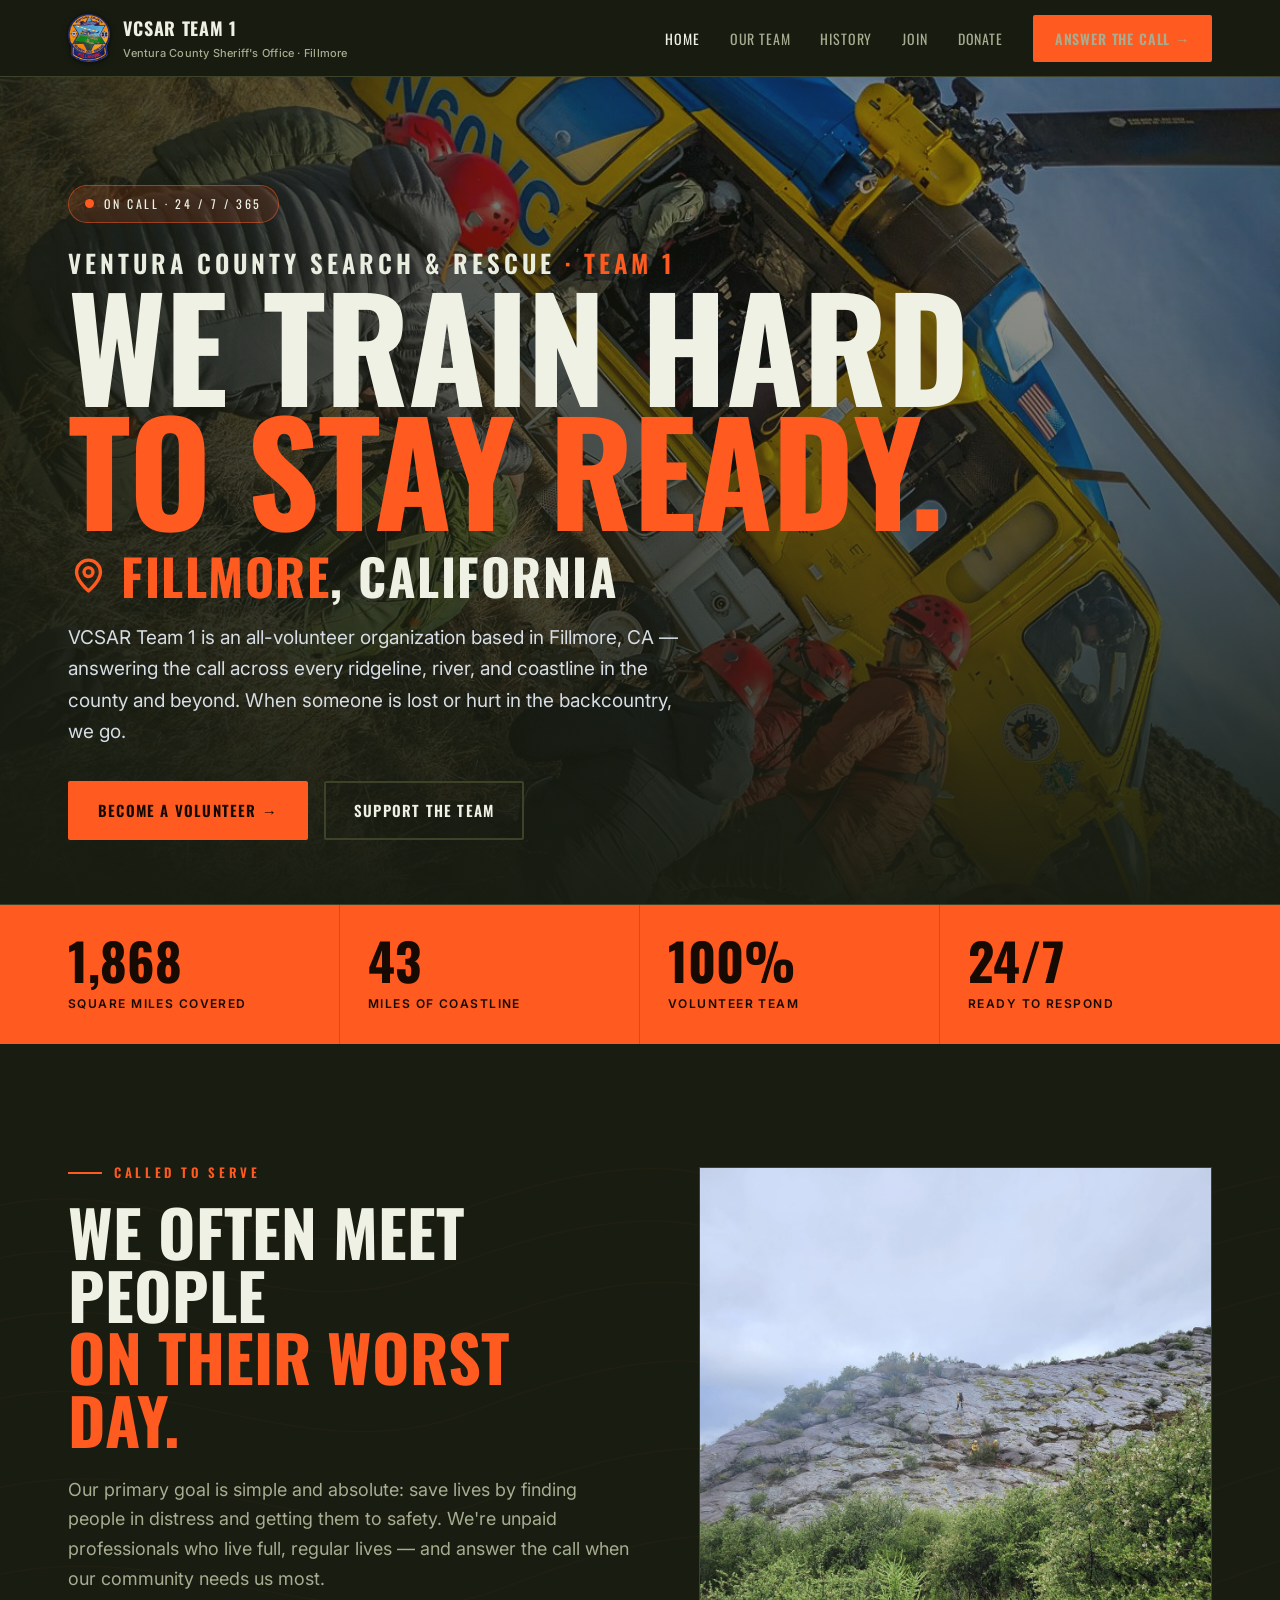
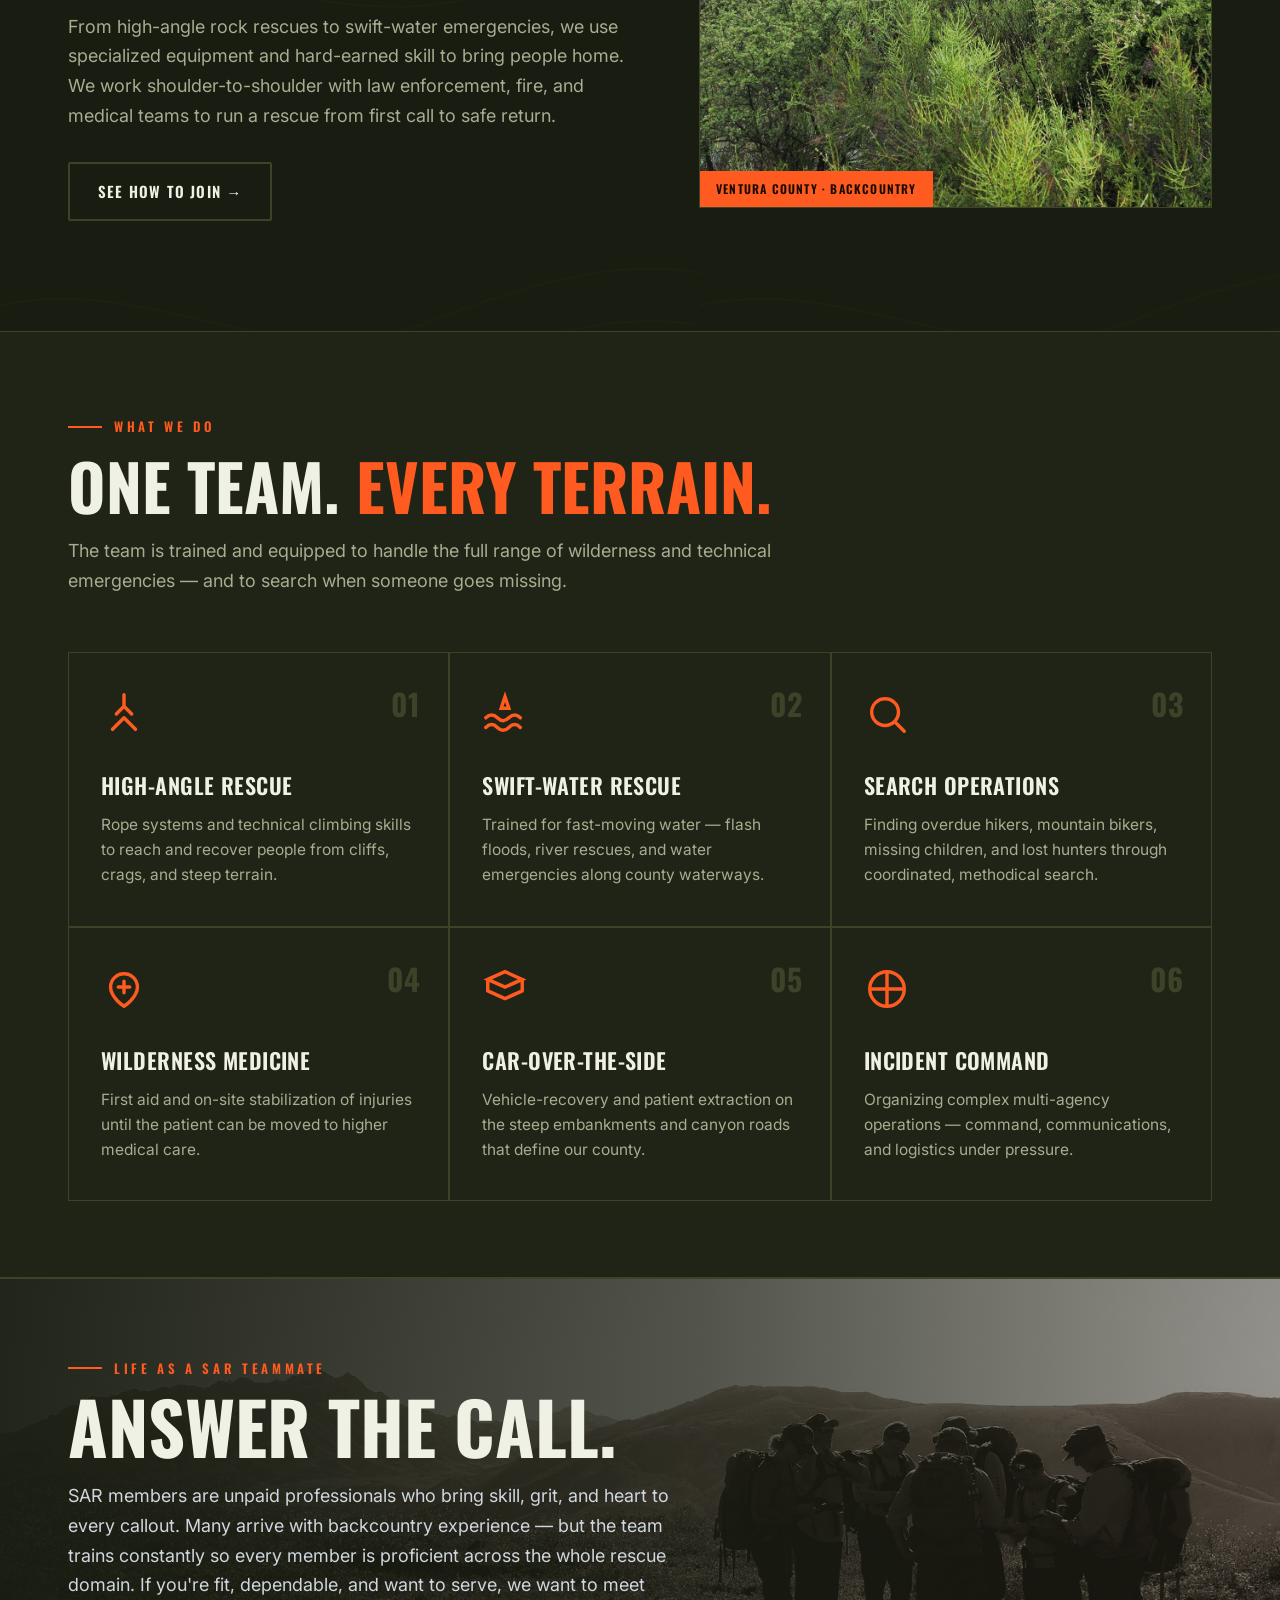
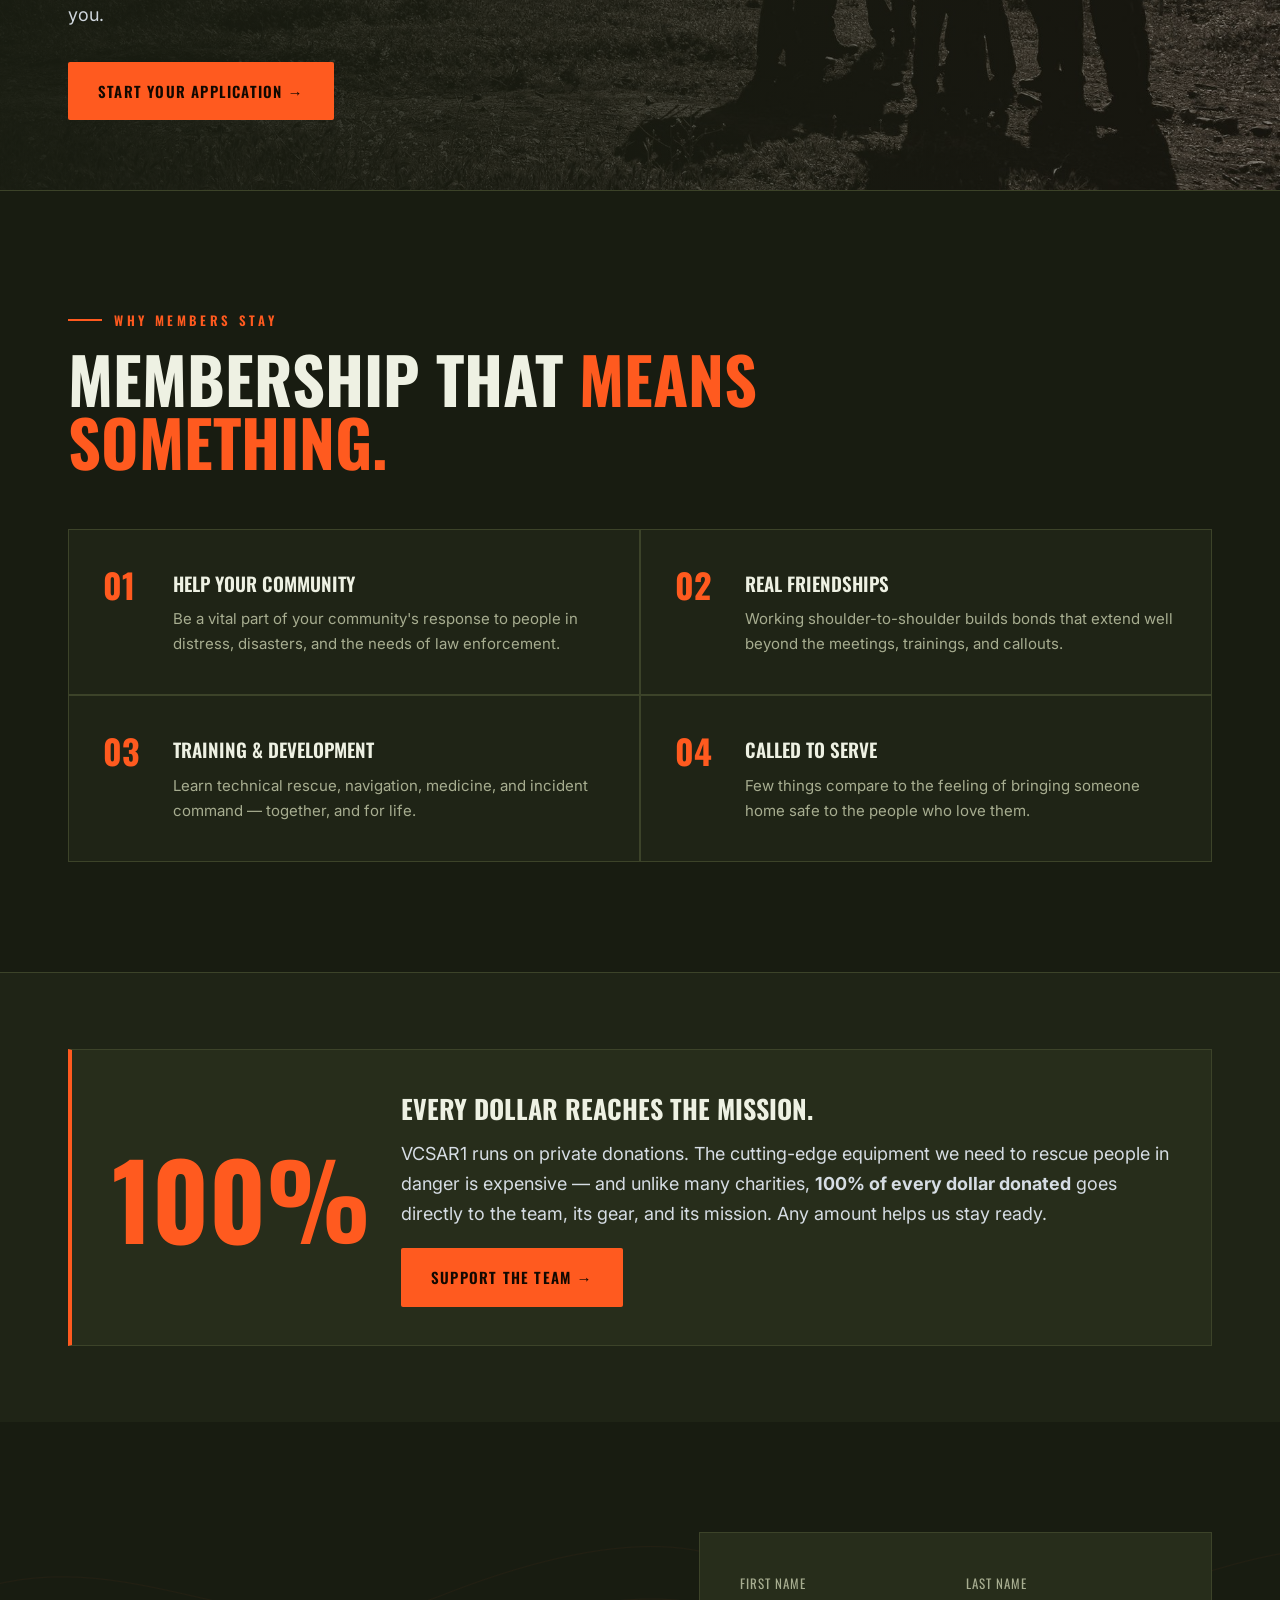
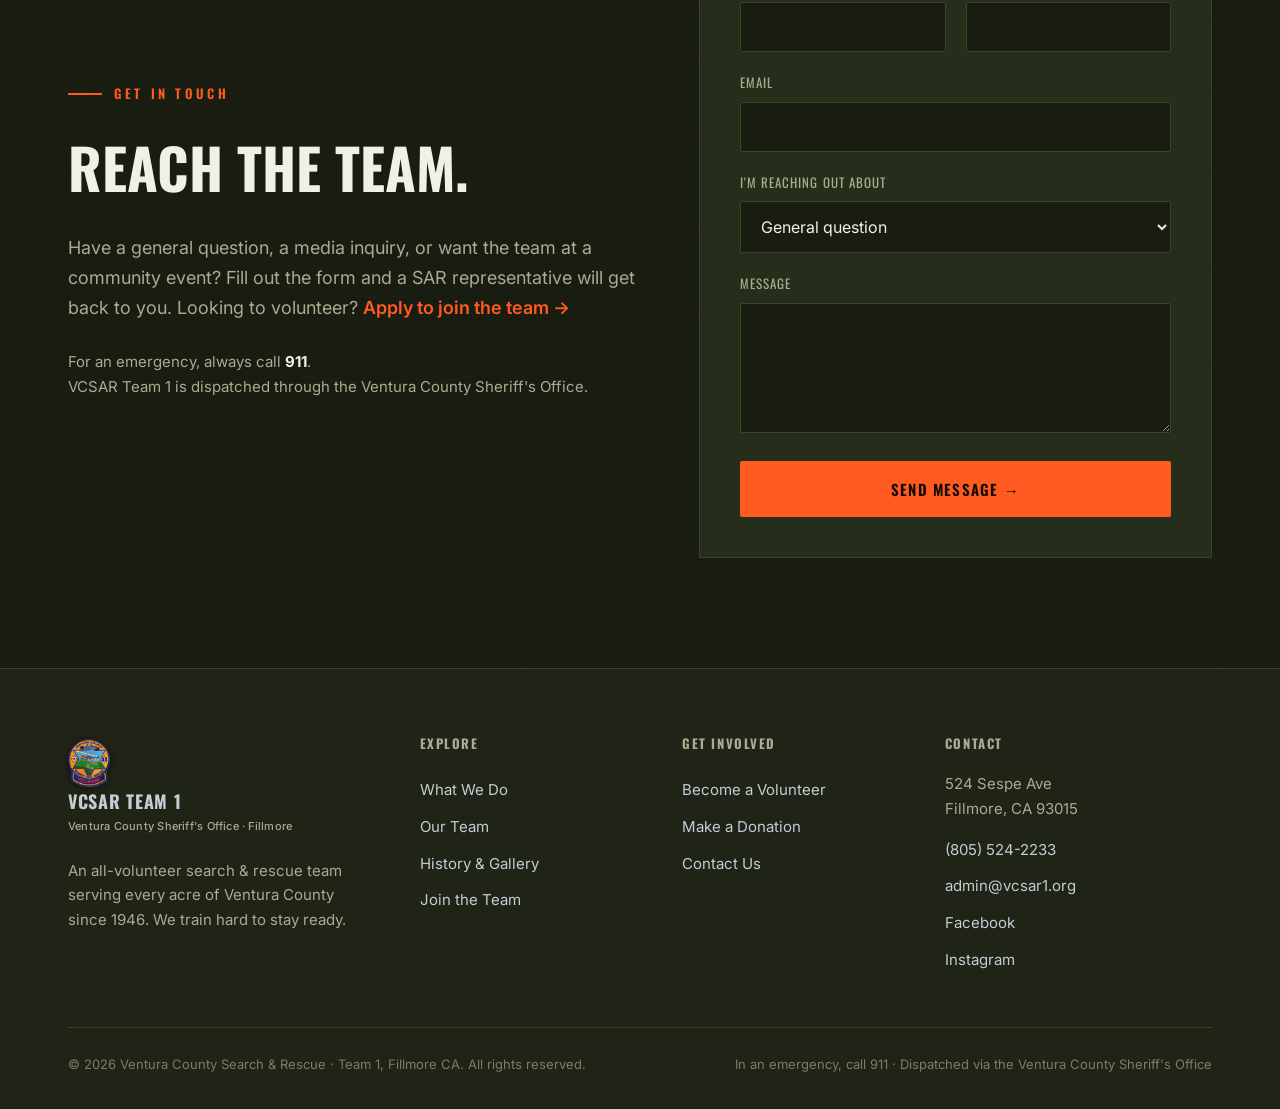
==== commit 384fa432: "Streamline contact form options; link to join page" ====
--- a/index.html
+++ b/index.html
@@ -66,10 +66,10 @@
 <!-- ============ STATS ============ -->
 <div class="stats">
   <div class="stats__grid">
-    <div class="stat"><div class="stat__n">1,873</div><div class="stat__l">Square miles covered</div></div>
-    <div class="stat"><div class="stat__n">43</div><div class="stat__l">Miles of coastline</div></div>
-    <div class="stat"><div class="stat__n">100%</div><div class="stat__l">Volunteer team</div></div>
-    <div class="stat"><div class="stat__n">24/7</div><div class="stat__l">Ready to respond</div></div>
+    <div class="stat"><div class="stat__n" data-target="1873" data-comma="1">1,873</div><div class="stat__l">Square miles covered</div></div>
+    <div class="stat"><div class="stat__n" data-target="43">43</div><div class="stat__l">Miles of coastline</div></div>
+    <div class="stat"><div class="stat__n" data-target="100" data-suffix="%">100%</div><div class="stat__l">Volunteer team</div></div>
+    <div class="stat"><div class="stat__n" data-target="24" data-suffix="/7">24/7</div><div class="stat__l">Ready to respond</div></div>
   </div>
 </div>
 
@@ -200,7 +200,7 @@
       <div class="reveal">
         <span class="eyebrow">Get in Touch</span>
         <h2 style="font-size:clamp(32px,5vw,56px);font-weight:700;margin:16px 0 0">Reach the team.</h2>
-        <p style="color:var(--muted);font-size:18px;margin-top:20px">Interested in joining, supporting, or have a question about the team? Fill out the form and a SAR representative will get back to you.</p>
+        <p style="color:var(--muted);font-size:18px;margin-top:20px">Have a general question, a media inquiry, or want the team at a community event? Fill out the form and a SAR representative will get back to you. Looking to volunteer? <a href="join.html" style="color:var(--orange);font-weight:600">Apply to join the team →</a></p>
         <p style="color:var(--muted);font-size:15px;margin-top:28px">For an emergency, always call <strong style="color:var(--text)">911</strong>.<br>VCSAR Team 1 is dispatched through the Ventura County Sheriff's Office.</p>
       </div>
       <form class="form reveal" onsubmit="event.preventDefault(); this.reset(); alert('Thank you — a SAR representative will get back to you.');">
@@ -210,7 +210,7 @@
         </div>
         <div class="field"><label>Email</label><input type="email" required /></div>
         <div class="field"><label>I'm reaching out about</label>
-          <select><option>Joining the team</option><option>Making a donation</option><option>General question</option><option>Media / press</option></select>
+          <select><option>General question</option><option>Media / press</option><option>Public events</option><option>Other</option></select>
         </div>
         <div class="field"><label>Message</label><textarea required></textarea></div>
         <button class="btn btn--primary btn--block" type="submit">Send Message →</button>
@@ -256,6 +256,38 @@
     es.forEach(function(e){ if(e.isIntersecting){ e.target.classList.add('in'); io.unobserve(e.target); } });
   }, { threshold: .12 });
   document.querySelectorAll('.reveal').forEach(function(el){ io.observe(el); });
+
+  // ---- Animated stat counters ----
+  (function(){
+    var nums = Array.prototype.slice.call(document.querySelectorAll('.stat__n[data-target]'));
+    if(!nums.length) return;
+    function fmt(el, v){
+      var dec = parseInt(el.dataset.decimals || '0', 10);
+      var n = dec ? v.toFixed(dec) : String(Math.round(v));
+      if(el.dataset.comma === '1') n = Math.round(v).toLocaleString('en-US');
+      return (el.dataset.prefix || '') + n + (el.dataset.suffix || '');
+    }
+    var reduce = window.matchMedia && window.matchMedia('(prefers-reduced-motion: reduce)').matches;
+    // Start each at zero (only when motion is allowed)
+    if(!reduce) nums.forEach(function(el){ el.textContent = fmt(el, 0); });
+    function run(el){
+      if(reduce){ el.textContent = fmt(el, parseFloat(el.dataset.target)); return; }
+      var target = parseFloat(el.dataset.target), dur = 1700, t0 = null;
+      function tick(now){
+        if(t0 === null) t0 = now;
+        var p = Math.min(1, (now - t0) / dur);
+        var eased = 1 - Math.pow(1 - p, 3);          // easeOutCubic
+        el.textContent = fmt(el, target * eased);
+        if(p < 1) requestAnimationFrame(tick);
+        else el.textContent = fmt(el, target);
+      }
+      requestAnimationFrame(tick);
+    }
+    var so = new IntersectionObserver(function(es){
+      es.forEach(function(e){ if(e.isIntersecting){ run(e.target); so.unobserve(e.target); } });
+    }, { threshold: .6 });
+    nums.forEach(function(el){ so.observe(el); });
+  })();
 </script>
 </body>
 </html>
--- a/styles.css
+++ b/styles.css
@@ -234,14 +234,21 @@
 .caps { display: grid; grid-template-columns: repeat(3, 1fr); gap: 2px; background: var(--line); border: 1px solid var(--line); }
 .cap {
   background: var(--bg-2); padding: 38px 32px;
-  transition: background .3s, transform .3s;
-  position: relative;
-}
-.cap:hover { background: var(--surface); }
-.cap__ico { width: 46px; height: 46px; color: var(--orange); margin-bottom: 22px; }
+  position: relative; overflow: hidden;
+}
+.cap::after {
+  content: ""; position: absolute; left: 0; bottom: 0; height: 3px; width: 100%;
+  background: linear-gradient(90deg, var(--orange), var(--orange-2));
+  transform: scaleX(0); transform-origin: left; transition: transform .5s var(--ease);
+}
+.cap:hover { background: var(--surface); transform: translateY(-8px); z-index: 1; box-shadow: 0 26px 52px -24px rgba(0,0,0,.75); }
+.cap:hover::after { transform: scaleX(1); }
+.cap__ico { width: 46px; height: 46px; color: var(--orange); margin-bottom: 22px; transition: transform .45s var(--ease), filter .45s var(--ease); }
+.cap:hover .cap__ico { transform: scale(1.12) translateY(-2px); filter: drop-shadow(0 0 16px rgba(255,90,31,.5)); }
 .cap h3 { font-size: 22px; margin: 0 0 10px; font-weight: 600; letter-spacing: .02em; }
 .cap p { color: var(--muted); margin: 0; font-size: 15.5px; line-height: 1.6; }
-.cap__num { position: absolute; top: 26px; right: 28px; font-family: "Oswald",sans-serif; color: var(--line); font-size: 30px; font-weight: 700; }
+.cap__num { position: absolute; top: 26px; right: 28px; font-family: "Oswald",sans-serif; color: var(--line); font-size: 30px; font-weight: 700; transition: color .4s var(--ease), transform .45s var(--ease); transform-origin: right top; }
+.cap:hover .cap__num { color: var(--orange); transform: scale(1.18); }
 
 /* ---- Band (CTA) ----------------------------------------- */
 .band { position: relative; overflow: hidden; border-top: 1px solid var(--line); border-bottom: 1px solid var(--line); }
@@ -255,9 +262,25 @@
 
 /* ---- Value list (team life) ----------------------------- */
 .values { display: grid; grid-template-columns: repeat(2, 1fr); gap: 2px; background: var(--line); border: 1px solid var(--line); }
-.value { background: var(--bg-2); padding: 34px 32px; display: flex; gap: 20px; }
-.value__k { font-family: "Oswald", sans-serif; color: var(--orange); font-weight: 700; font-size: 24px; line-height: 1; min-width: 40px; }
-.value h3 { margin: 0 0 8px; font-size: 19px; font-weight: 600; }
+.value {
+  position: relative; overflow: hidden;
+  background: var(--bg-2); padding: 38px 34px; display: flex; gap: 22px; align-items: flex-start;
+}
+.value::after {
+  content: ""; position: absolute; left: 0; bottom: 0; height: 3px; width: 100%;
+  background: linear-gradient(90deg, var(--orange), var(--orange-2));
+  transform: scaleX(0); transform-origin: left; transition: transform .5s var(--ease);
+}
+.value:hover { background: var(--surface); transform: translateY(-8px); z-index: 1; box-shadow: 0 26px 52px -24px rgba(0,0,0,.75); }
+.value:hover::after { transform: scaleX(1); }
+.value__k {
+  font-family: "Oswald", sans-serif; color: var(--orange); font-weight: 700;
+  font-size: 34px; line-height: 1; min-width: 48px;
+  transition: transform .45s var(--ease), text-shadow .45s var(--ease); transform-origin: left center;
+}
+.value:hover .value__k { transform: scale(1.16) translateY(-1px); text-shadow: 0 0 24px rgba(255,90,31,.55); }
+.value h3 { margin: 0 0 8px; font-size: 19px; font-weight: 600; transition: color .3s; }
+.value:hover h3 { color: #fff; }
 .value p { margin: 0; color: var(--muted); font-size: 15px; }
 
 /* ---- Steps (training path / how to join) ---------------- */
@@ -463,3 +486,22 @@
   .step { grid-template-columns: 1fr; gap: 8px; }
   .hero { min-height: 84vh; }
 }
+
+/* value cards: ensure hover transform/background/shadow animate, and that the
+   lift wins over the generic .reveal transform (placed last for source order) */
+.value {
+  transition: opacity .6s var(--ease), transform .5s var(--ease),
+              background .4s var(--ease), box-shadow .4s var(--ease);
+}
+.values .value:hover { transform: translateY(-8px); }
+
+.cap {
+  transition: background .4s var(--ease), transform .5s var(--ease), box-shadow .4s var(--ease);
+}
+.caps .cap:hover { transform: translateY(-8px); }
+
+@media (prefers-reduced-motion: reduce) {
+  .value, .value__k, .value::after,
+  .cap, .cap__ico, .cap__num, .cap::after { transition: none; }
+  .values .value:hover, .caps .cap:hover { transform: none; }
+}
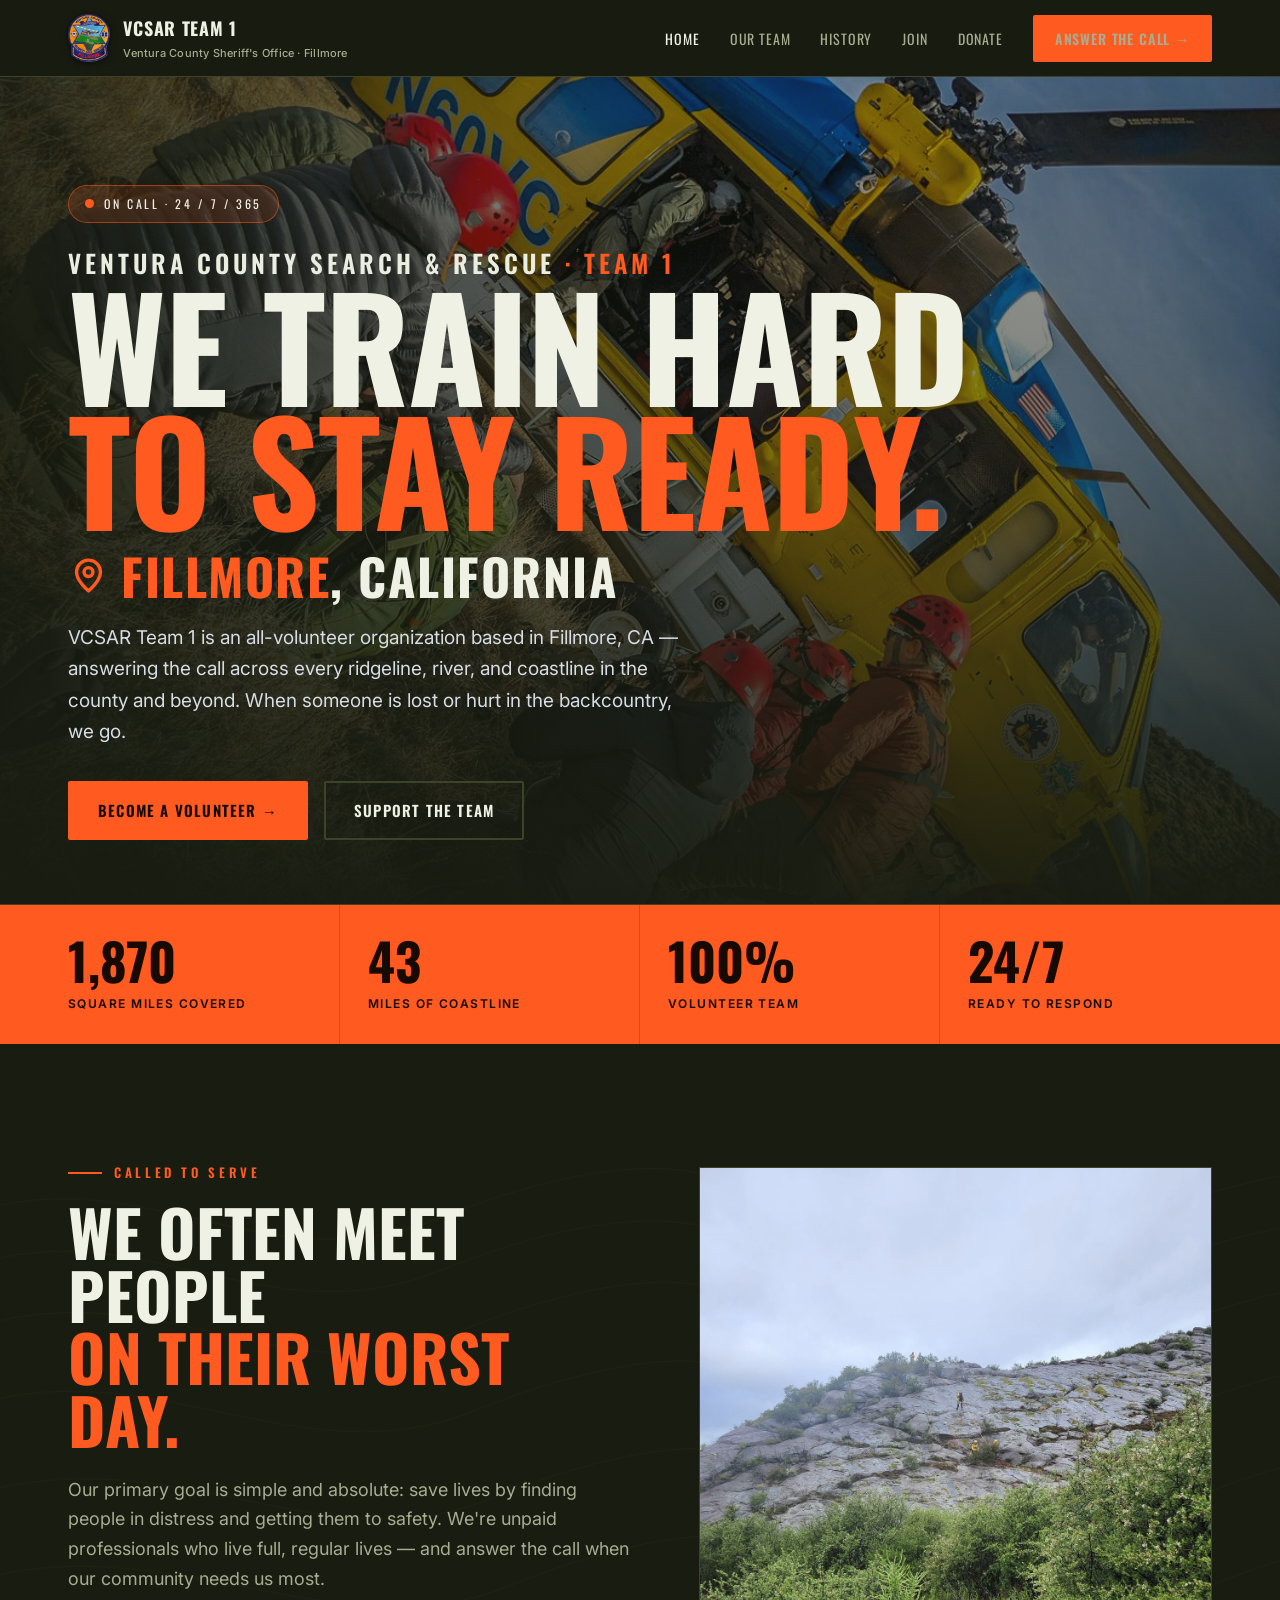
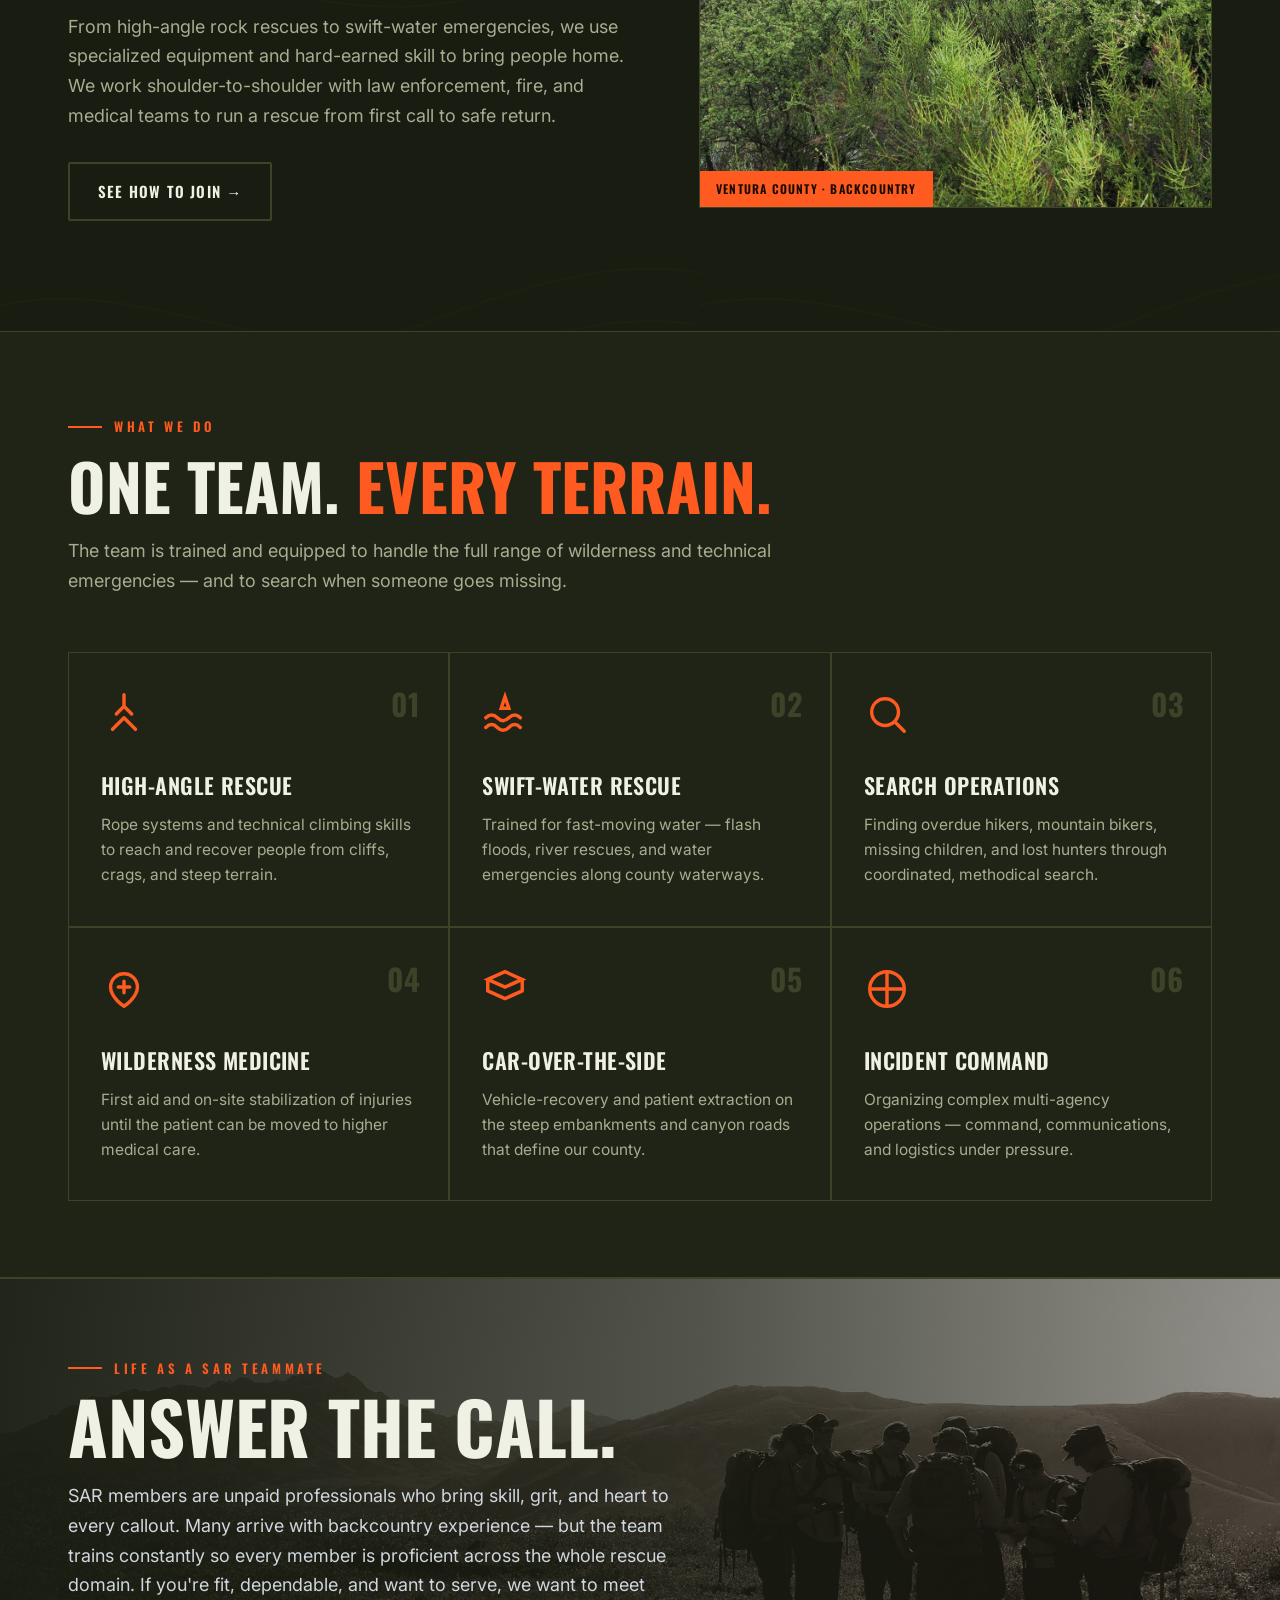
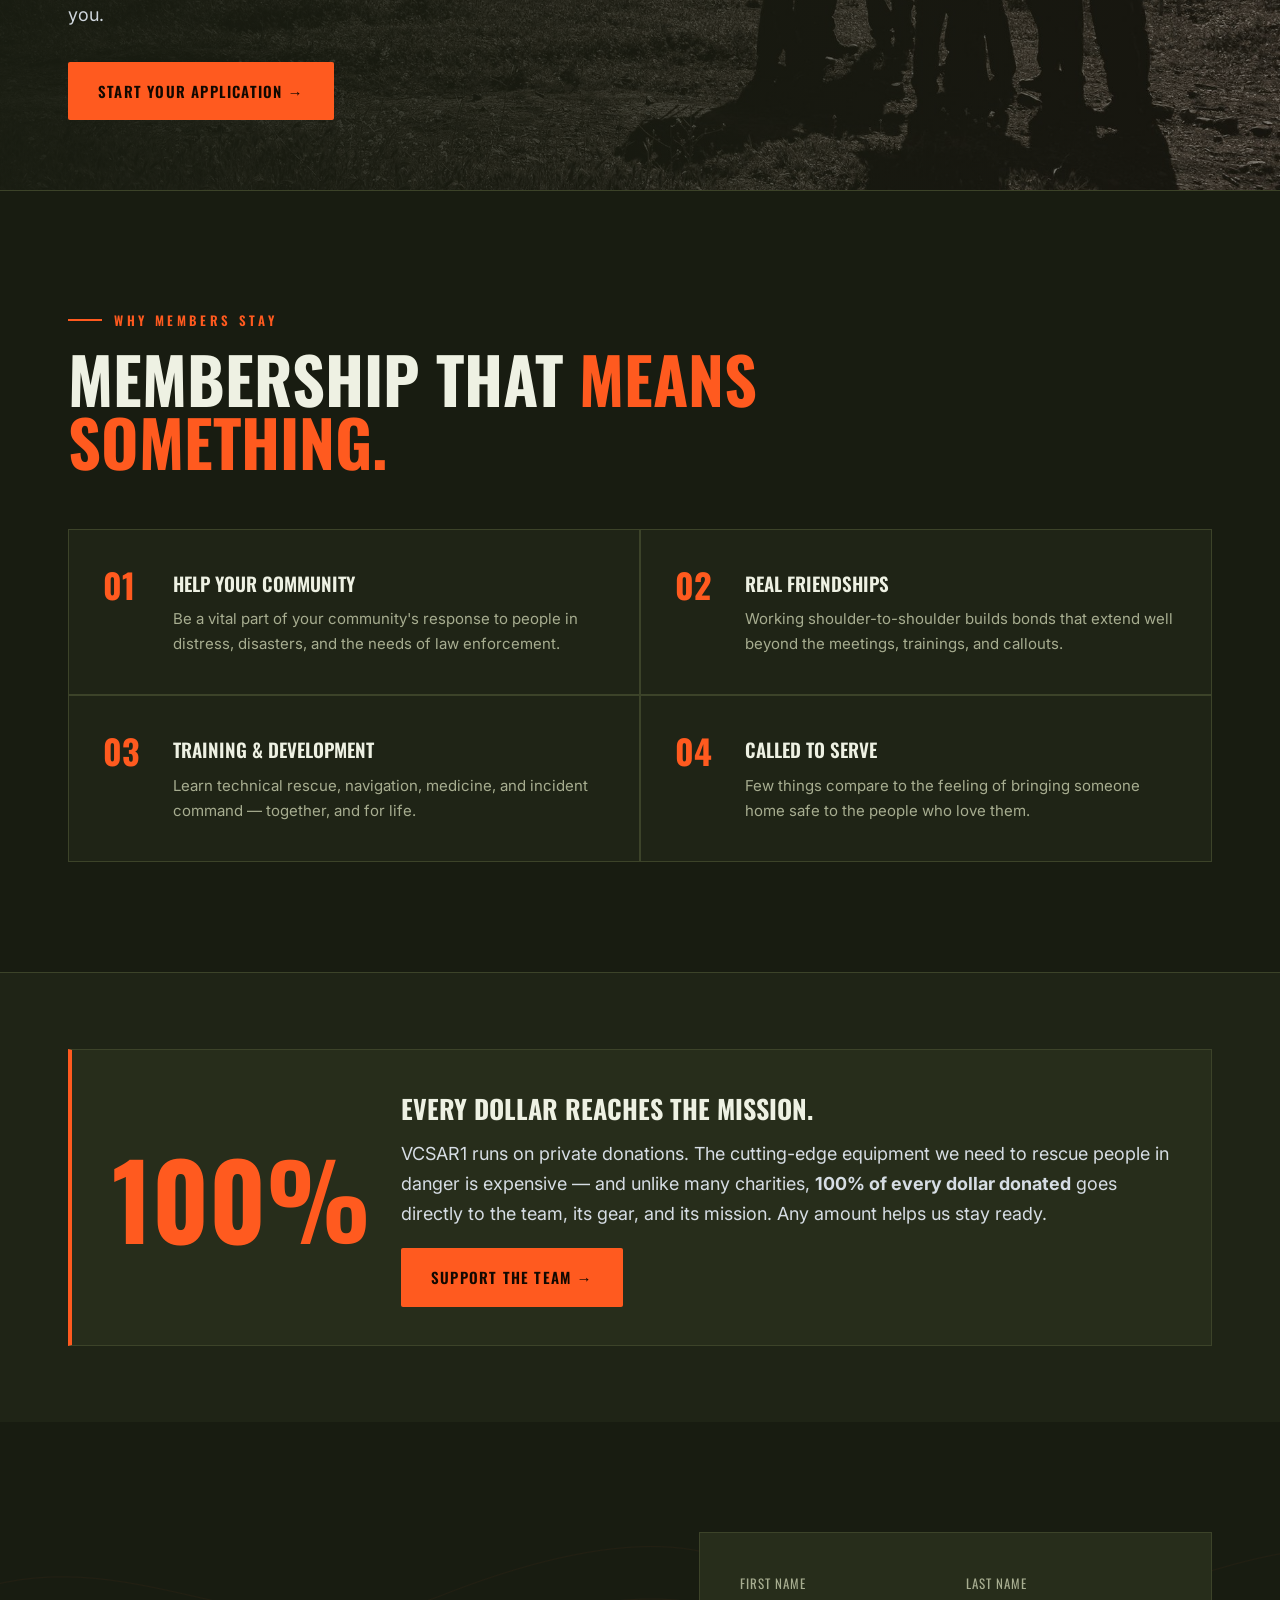
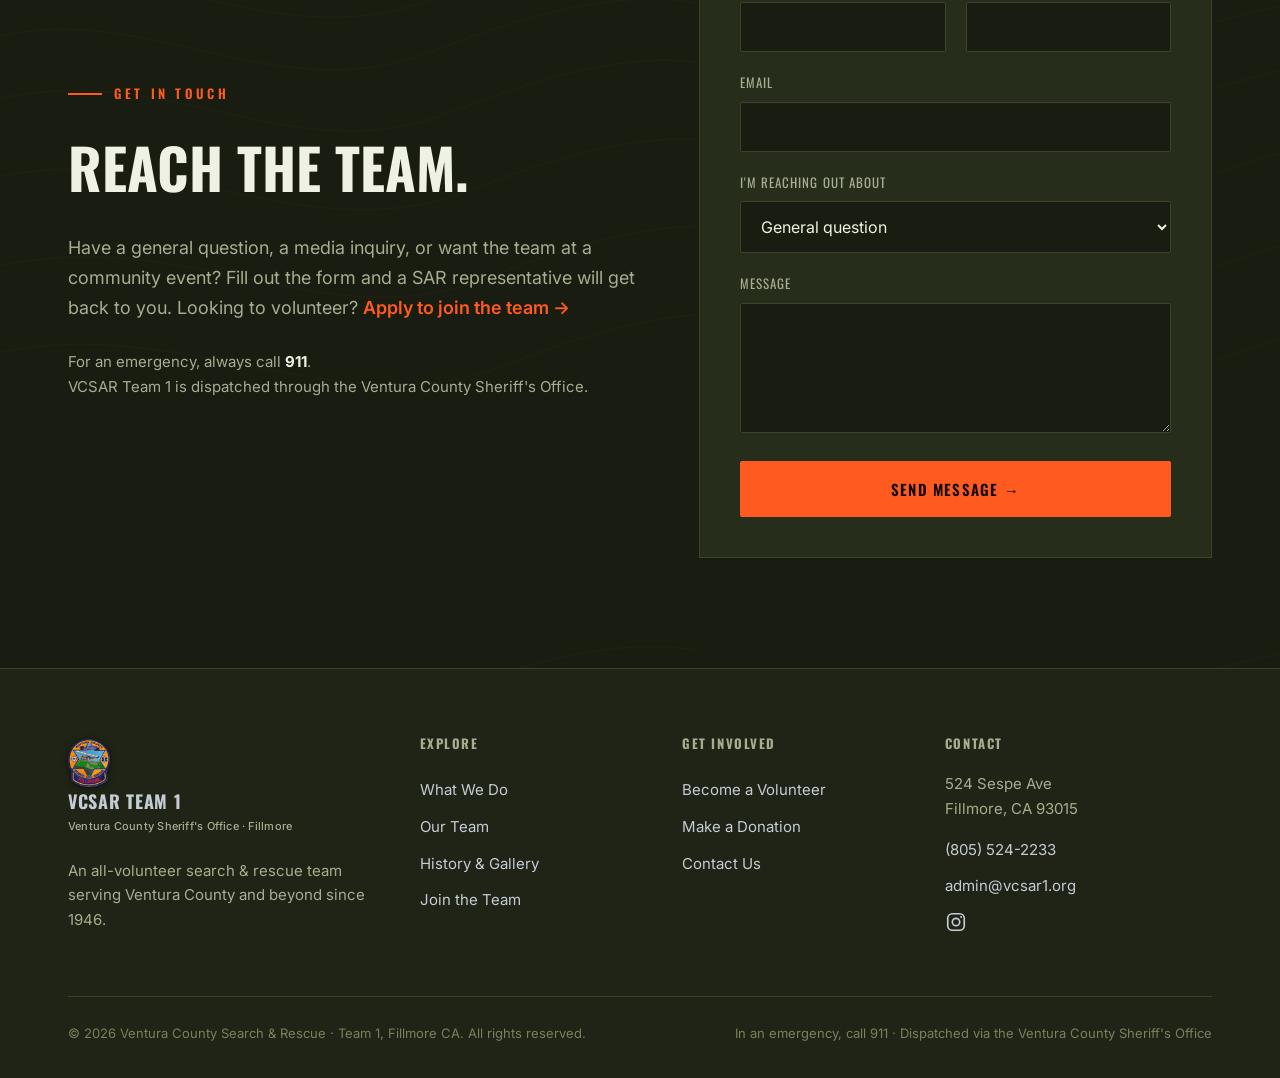
==== commit 1ca3cd3c: "Update footer tagline; replace social links with Instagram icon" ====
--- a/index.html
+++ b/index.html
@@ -228,7 +228,7 @@
           <img class="brand__badge" src="images/logo-patch.png" alt="VCSAR Team 1 — Fillmore Mountain Search & Rescue patch" />
           <span><span class="brand__name">VCSAR Team 1</span><span class="brand__sub">Ventura County Sheriff's Office · Fillmore</span></span>
         </a>
-        <p>An all-volunteer search &amp; rescue team serving every acre of Ventura County since 1946. We train hard to stay ready.</p>
+        <p>An all-volunteer search &amp; rescue team serving Ventura County and beyond since 1946.</p>
       </div>
       <div><h4>Explore</h4><a href="index.html#capabilities">What We Do</a><a href="team.html">Our Team</a><a href="history.html">History &amp; Gallery</a><a href="join.html">Join the Team</a></div>
       <div><h4>Get Involved</h4><a href="join.html">Become a Volunteer</a><a href="donate.html">Make a Donation</a><a href="index.html#contact">Contact Us</a></div>
@@ -236,8 +236,7 @@
         <p style="color:var(--muted);font-size:15px;margin:0 0 10px">524 Sespe Ave<br>Fillmore, CA 93015</p>
         <a href="tel:8055242233">(805) 524-2233</a>
         <a href="mailto:admin@vcsar1.org">admin@vcsar1.org</a>
-        <a href="https://www.facebook.com/vcsar/" target="_blank" rel="noopener">Facebook</a>
-        <a href="https://www.instagram.com/vcsar1/" target="_blank" rel="noopener">Instagram</a>
+        <a href="https://www.instagram.com/vcsar1/" target="_blank" rel="noopener" aria-label="Follow us on Instagram" class="social-ico"><svg width="22" height="22" viewBox="0 0 24 24" fill="none" stroke="currentColor" stroke-width="1.8"><rect x="3" y="3" width="18" height="18" rx="5"/><circle cx="12" cy="12" r="4"/><circle cx="17.5" cy="6.5" r="1.1" fill="currentColor" stroke="none"/></svg></a>
       </div>
     </div>
     <div class="footer__bar">
--- a/styles.css
+++ b/styles.css
@@ -343,6 +343,8 @@
 .choice span { display: inline-block; padding: 12px 18px; border: 1px solid var(--line); border-radius: 2px; background: var(--bg); color: var(--muted); font-size: 15px; transition: all .2s; }
 .choice input:checked + span { border-color: var(--orange); background: rgba(255,90,31,.12); color: var(--text); }
 .choice input:focus-visible + span { outline: 2px solid var(--orange); outline-offset: 2px; }
+.field--err > label { color: #ff9d86; }
+.field--err .choice span { border-color: #e0533a; }
 
 /* fitness slider */
 .rangewrap { display: flex; align-items: center; gap: 18px; }
@@ -366,6 +368,8 @@
 .footer a { color: #c4ccd4; display: block; padding: 6px 0; font-size: 15px; transition: color .2s; }
 .footer a:hover { color: var(--orange); }
 .footer__brand p { color: var(--muted); max-width: 34ch; font-size: 15px; }
+.social-ico { display: inline-flex; align-items: center; padding: 8px 0 0; }
+.social-ico svg { display: block; }
 .footer__bar { border-top: 1px solid var(--line); margin-top: 48px; padding-top: 26px; display: flex; justify-content: space-between; flex-wrap: wrap; gap: 12px; color: var(--faint); font-size: 13px; }
 .footer__bar .badge-line { display: flex; align-items: center; gap: 10px; }
 
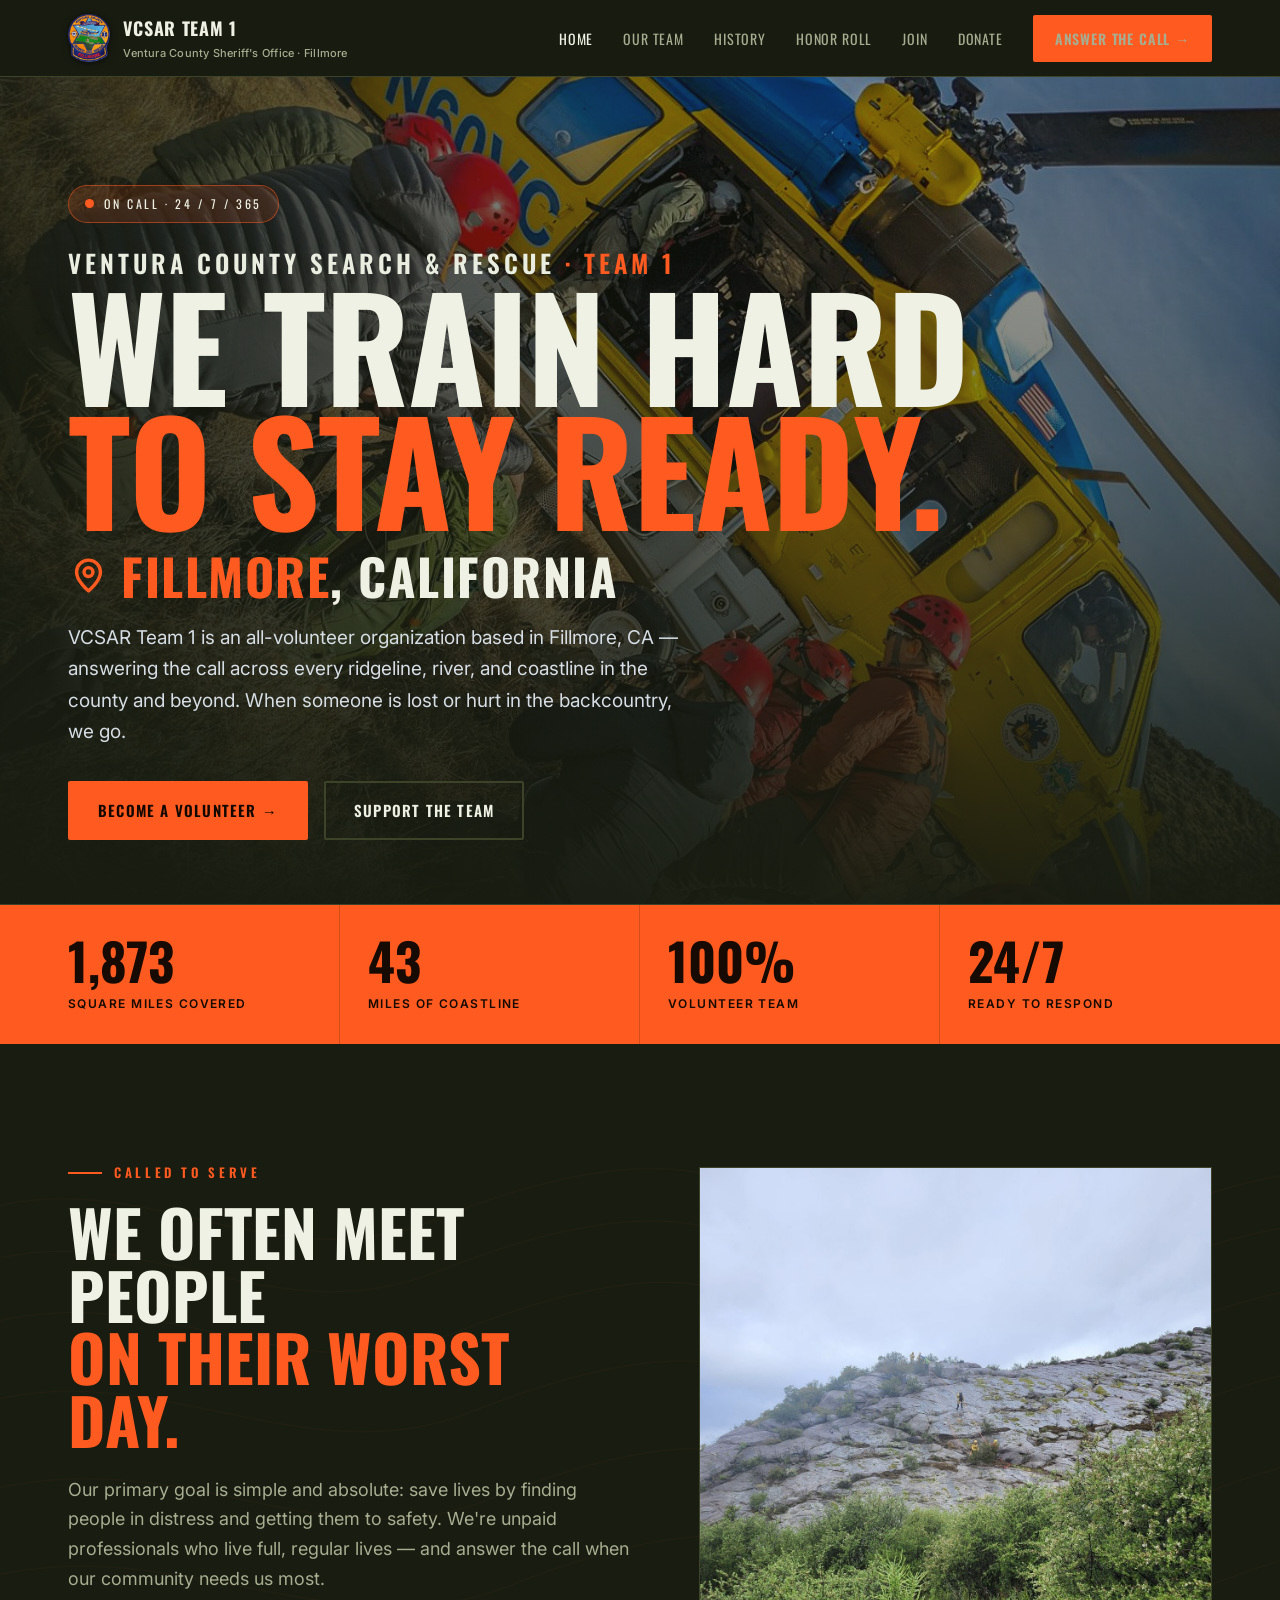
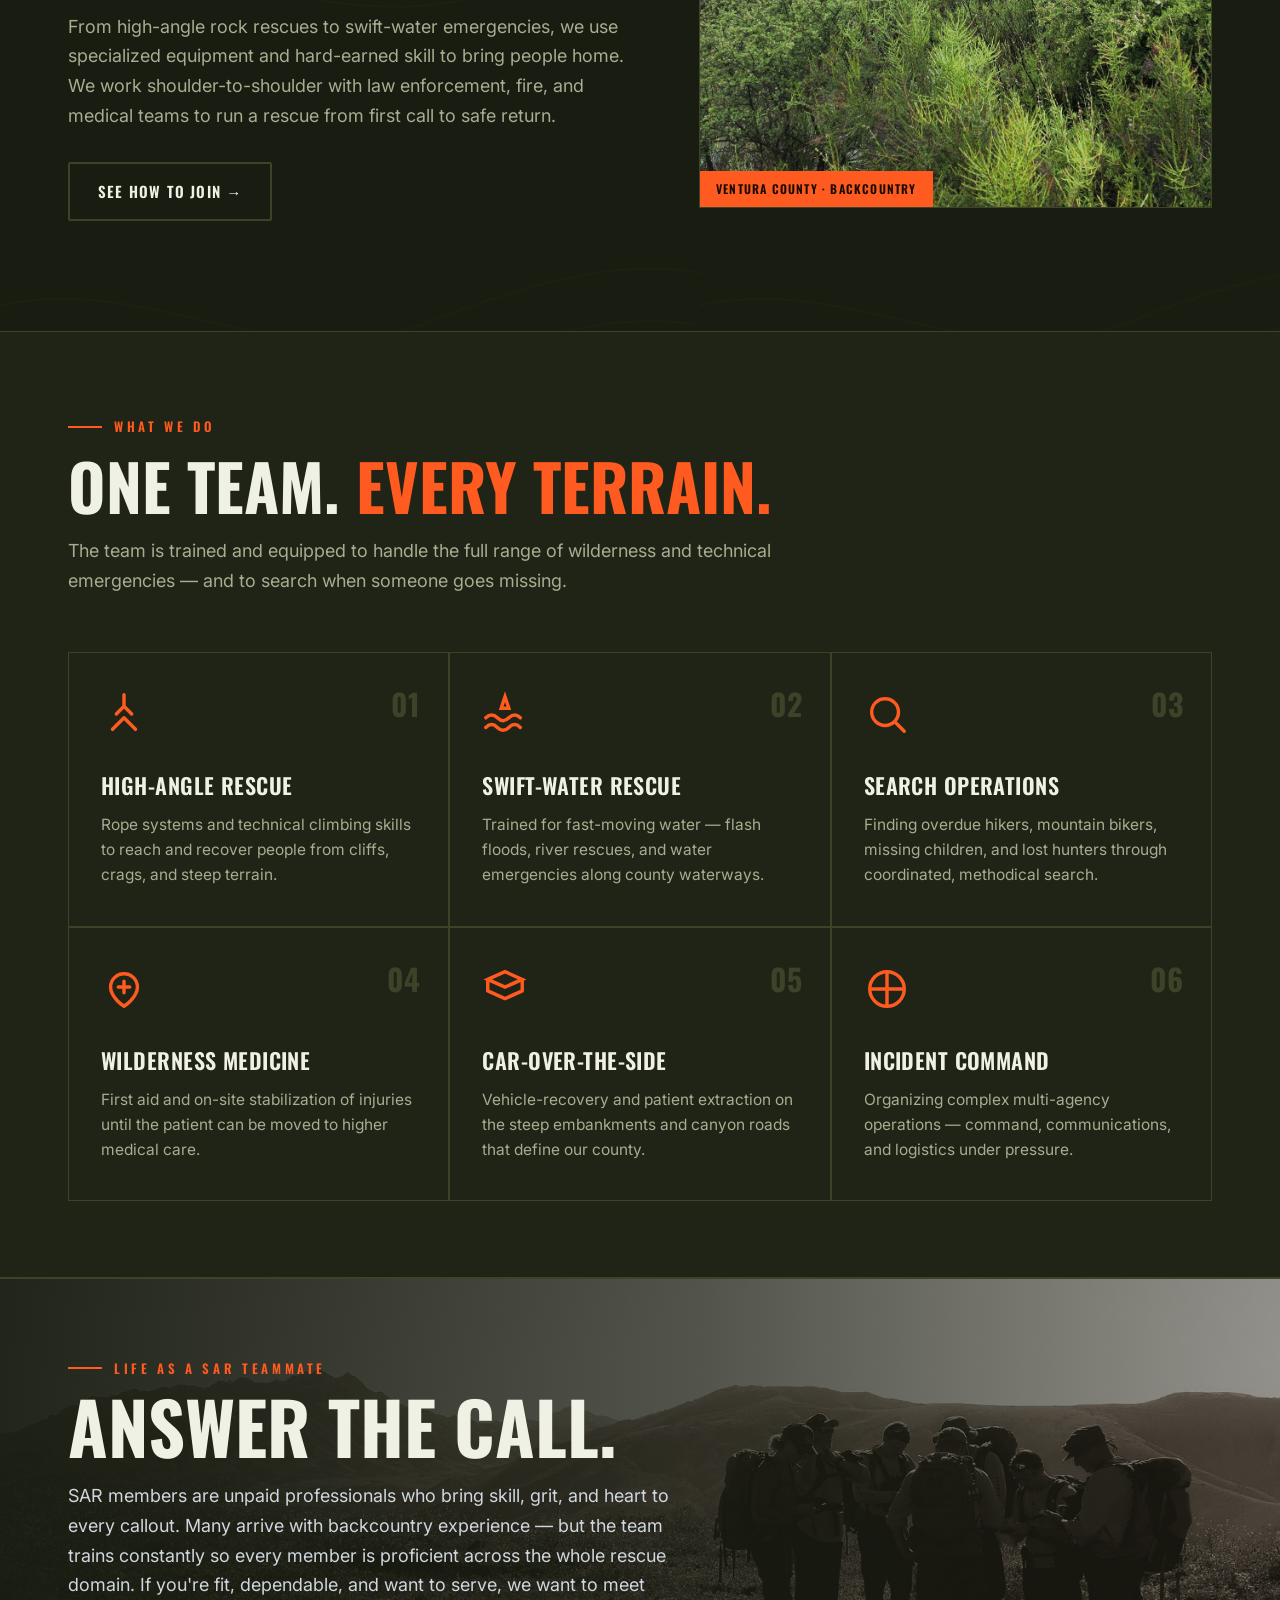
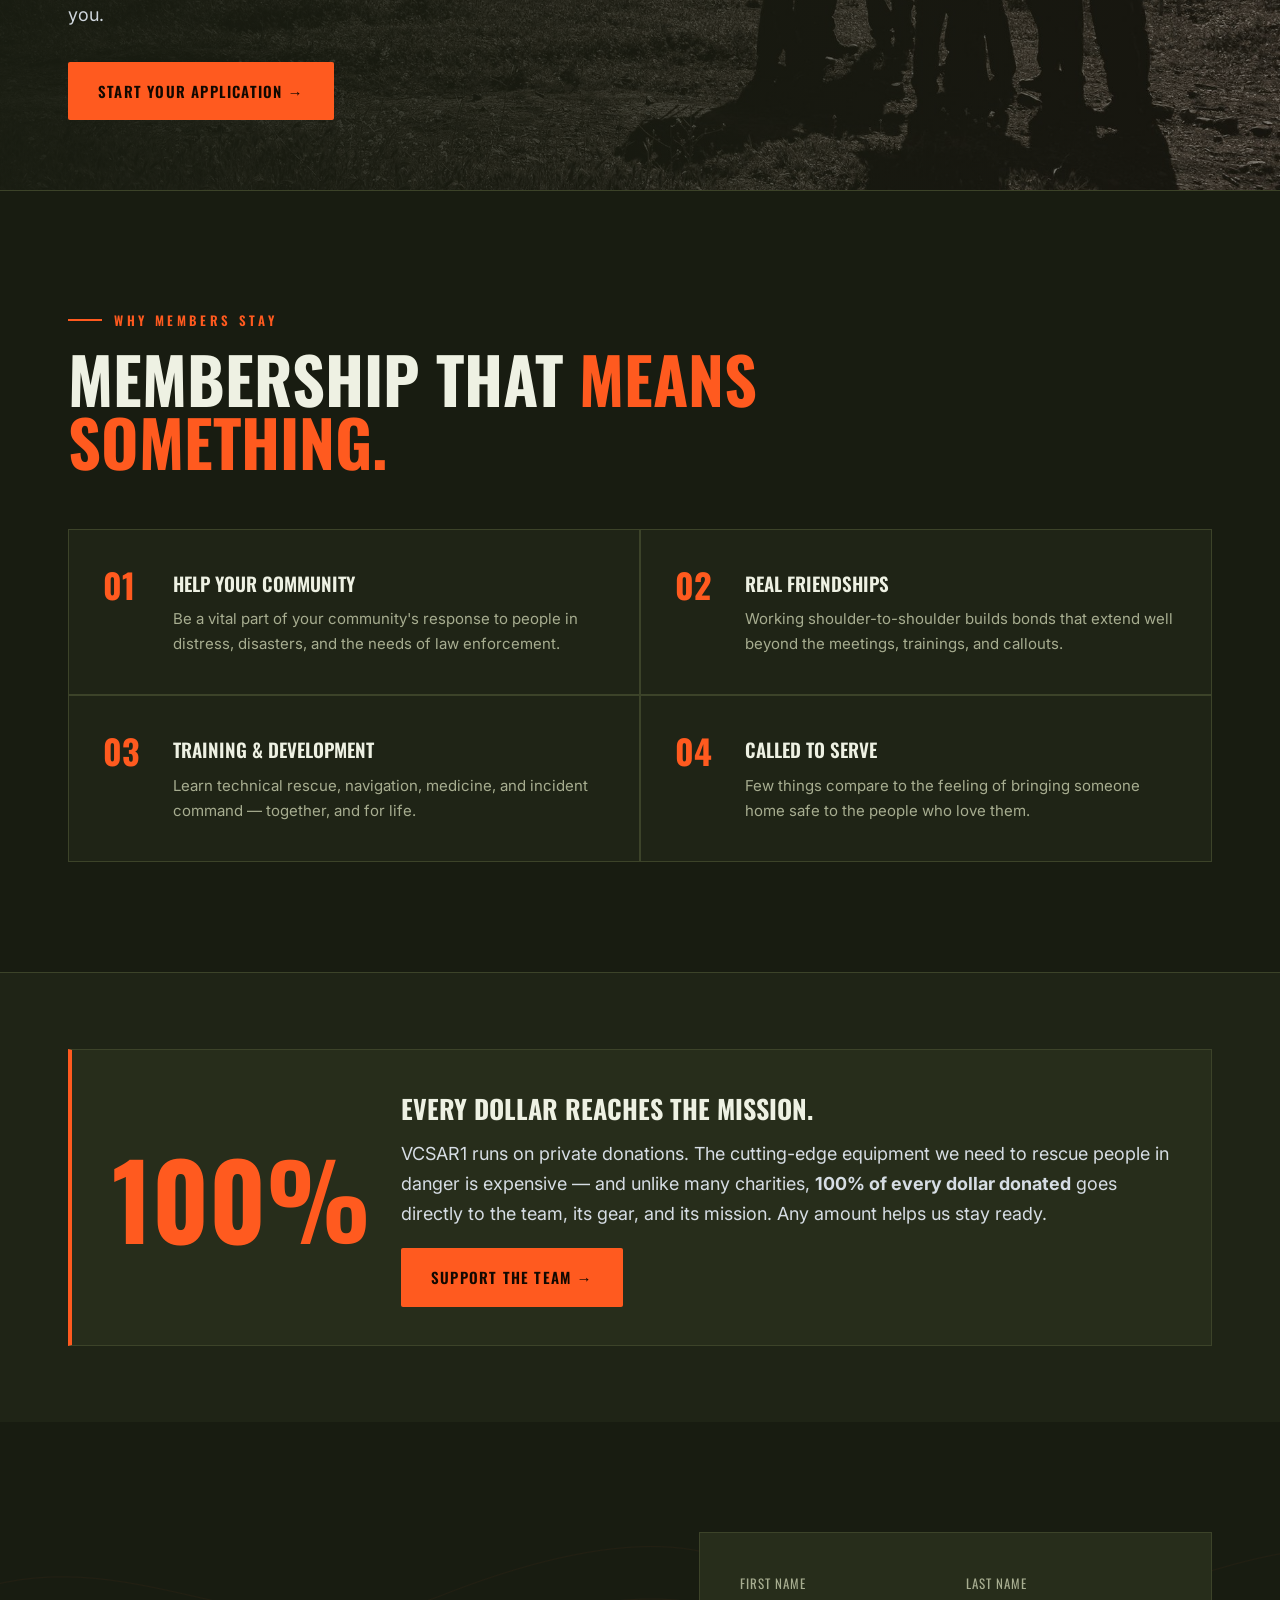
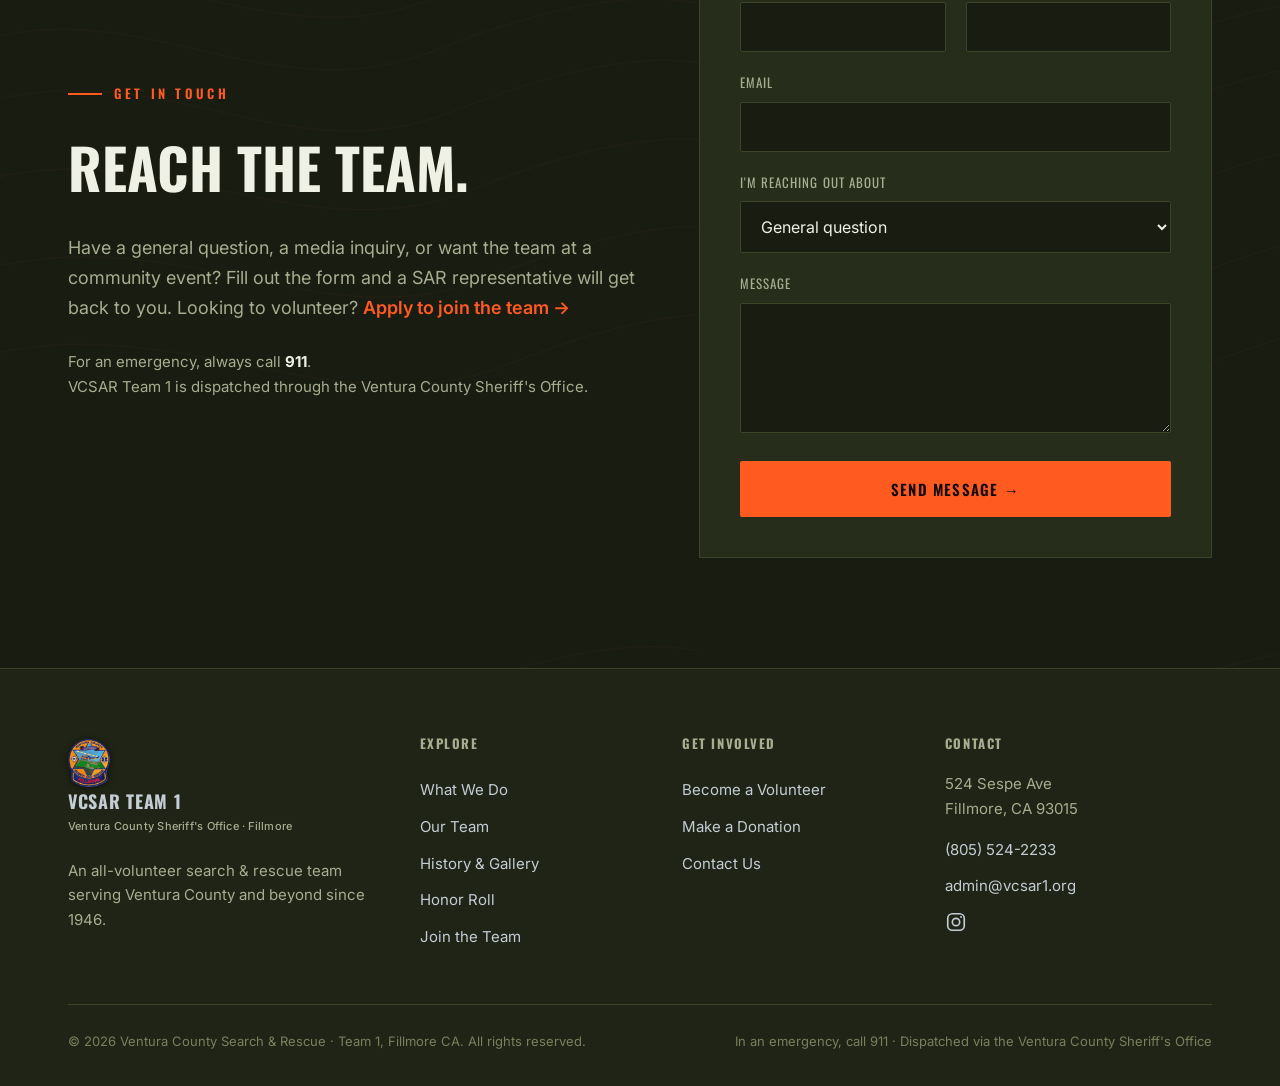
==== commit dd331d8f: "Add Honor Roll page" ====
--- a/index.html
+++ b/index.html
@@ -33,6 +33,7 @@
       <a href="index.html" class="active">Home</a>
       <a href="team.html">Our Team</a>
       <a href="history.html">History</a>
+      <a href="honor.html">Honor Roll</a>
       <a href="join.html">Join</a>
       <a href="donate.html">Donate</a>
       <a class="btn btn--primary nav__cta" href="join.html">Answer the Call →</a>
@@ -230,7 +231,7 @@
         </a>
         <p>An all-volunteer search &amp; rescue team serving Ventura County and beyond since 1946.</p>
       </div>
-      <div><h4>Explore</h4><a href="index.html#capabilities">What We Do</a><a href="team.html">Our Team</a><a href="history.html">History &amp; Gallery</a><a href="join.html">Join the Team</a></div>
+      <div><h4>Explore</h4><a href="index.html#capabilities">What We Do</a><a href="team.html">Our Team</a><a href="history.html">History &amp; Gallery</a><a href="honor.html">Honor Roll</a><a href="join.html">Join the Team</a></div>
       <div><h4>Get Involved</h4><a href="join.html">Become a Volunteer</a><a href="donate.html">Make a Donation</a><a href="index.html#contact">Contact Us</a></div>
       <div><h4>Contact</h4>
         <p style="color:var(--muted);font-size:15px;margin:0 0 10px">524 Sespe Ave<br>Fillmore, CA 93015</p>
--- a/styles.css
+++ b/styles.css
@@ -370,6 +370,7 @@
 .footer__brand p { color: var(--muted); max-width: 34ch; font-size: 15px; }
 .social-ico { display: inline-flex; align-items: center; padding: 8px 0 0; }
 .social-ico svg { display: block; }
+.memorial__date { font-family: "Oswald", sans-serif; text-transform: uppercase; letter-spacing: .12em; font-size: 14px; font-weight: 600; color: var(--orange); margin: 14px 0 0; }
 .footer__bar { border-top: 1px solid var(--line); margin-top: 48px; padding-top: 26px; display: flex; justify-content: space-between; flex-wrap: wrap; gap: 12px; color: var(--faint); font-size: 13px; }
 .footer__bar .badge-line { display: flex; align-items: center; gap: 10px; }
 
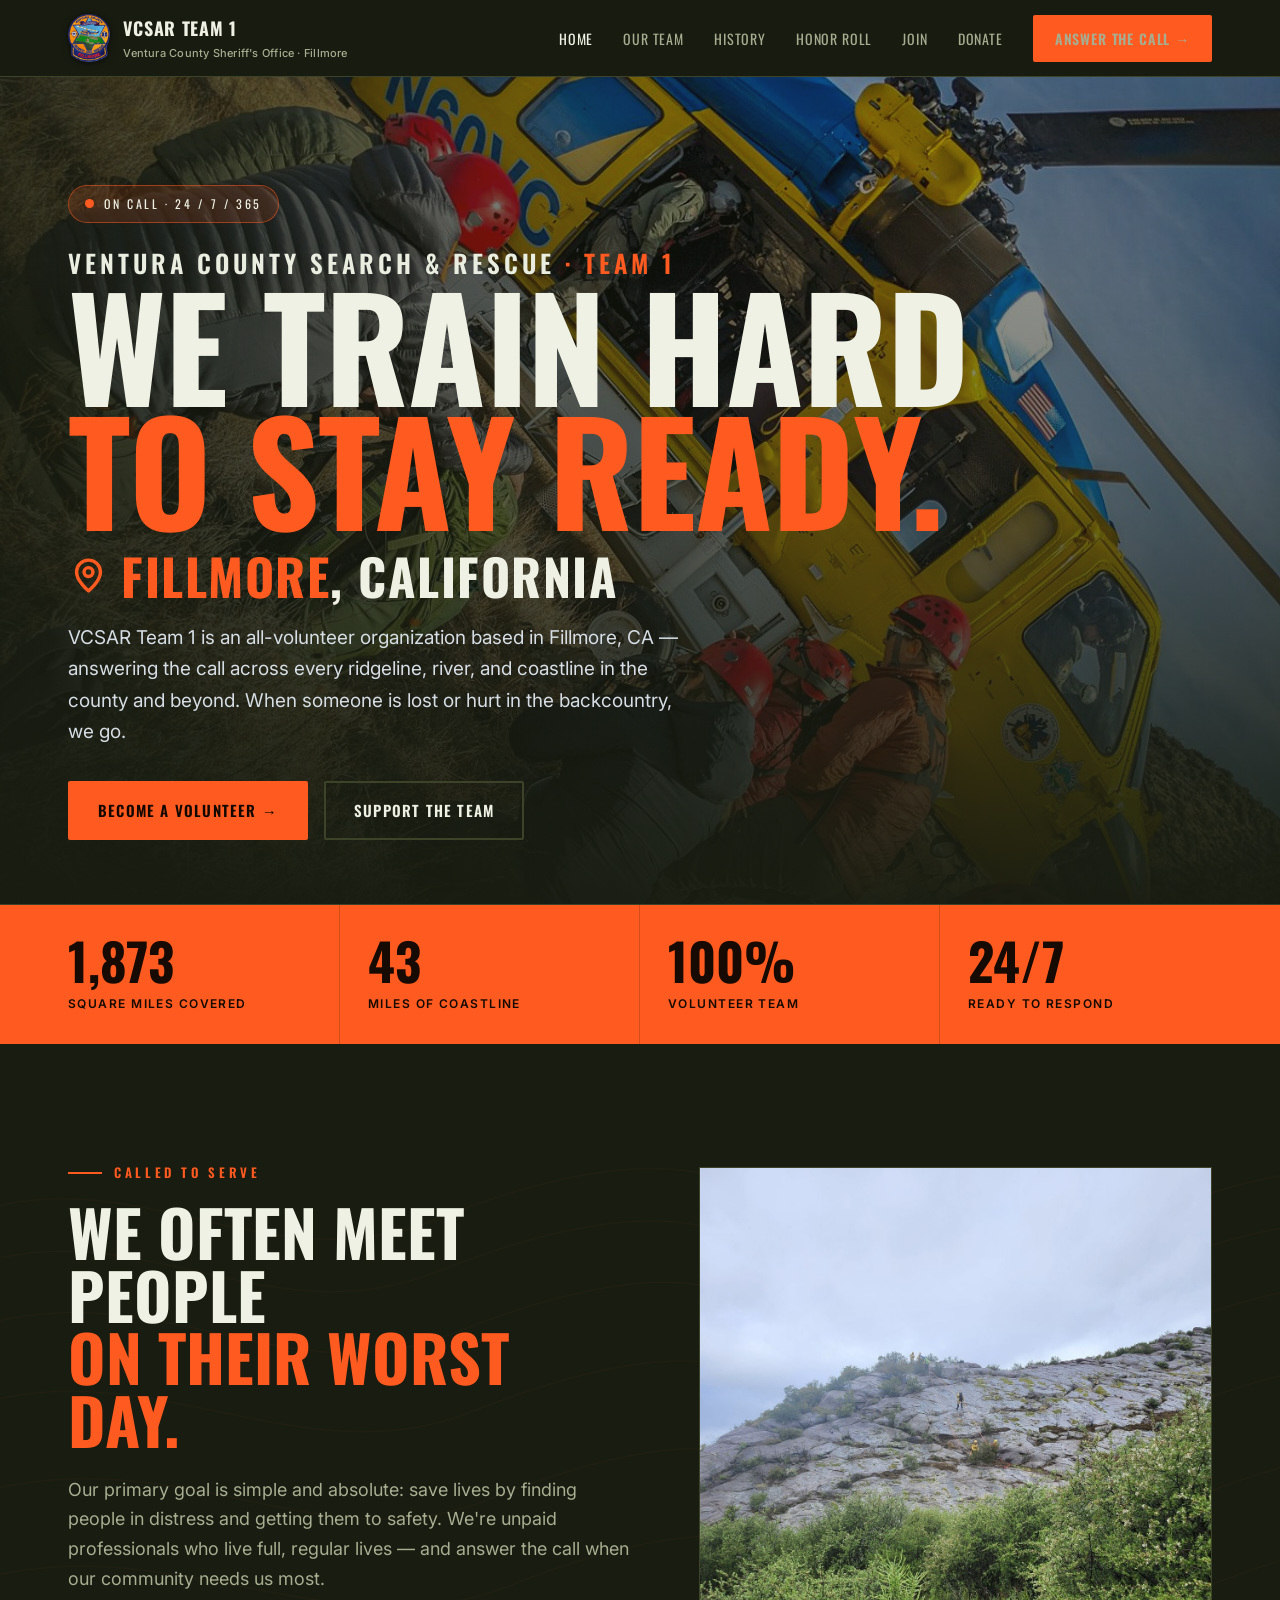
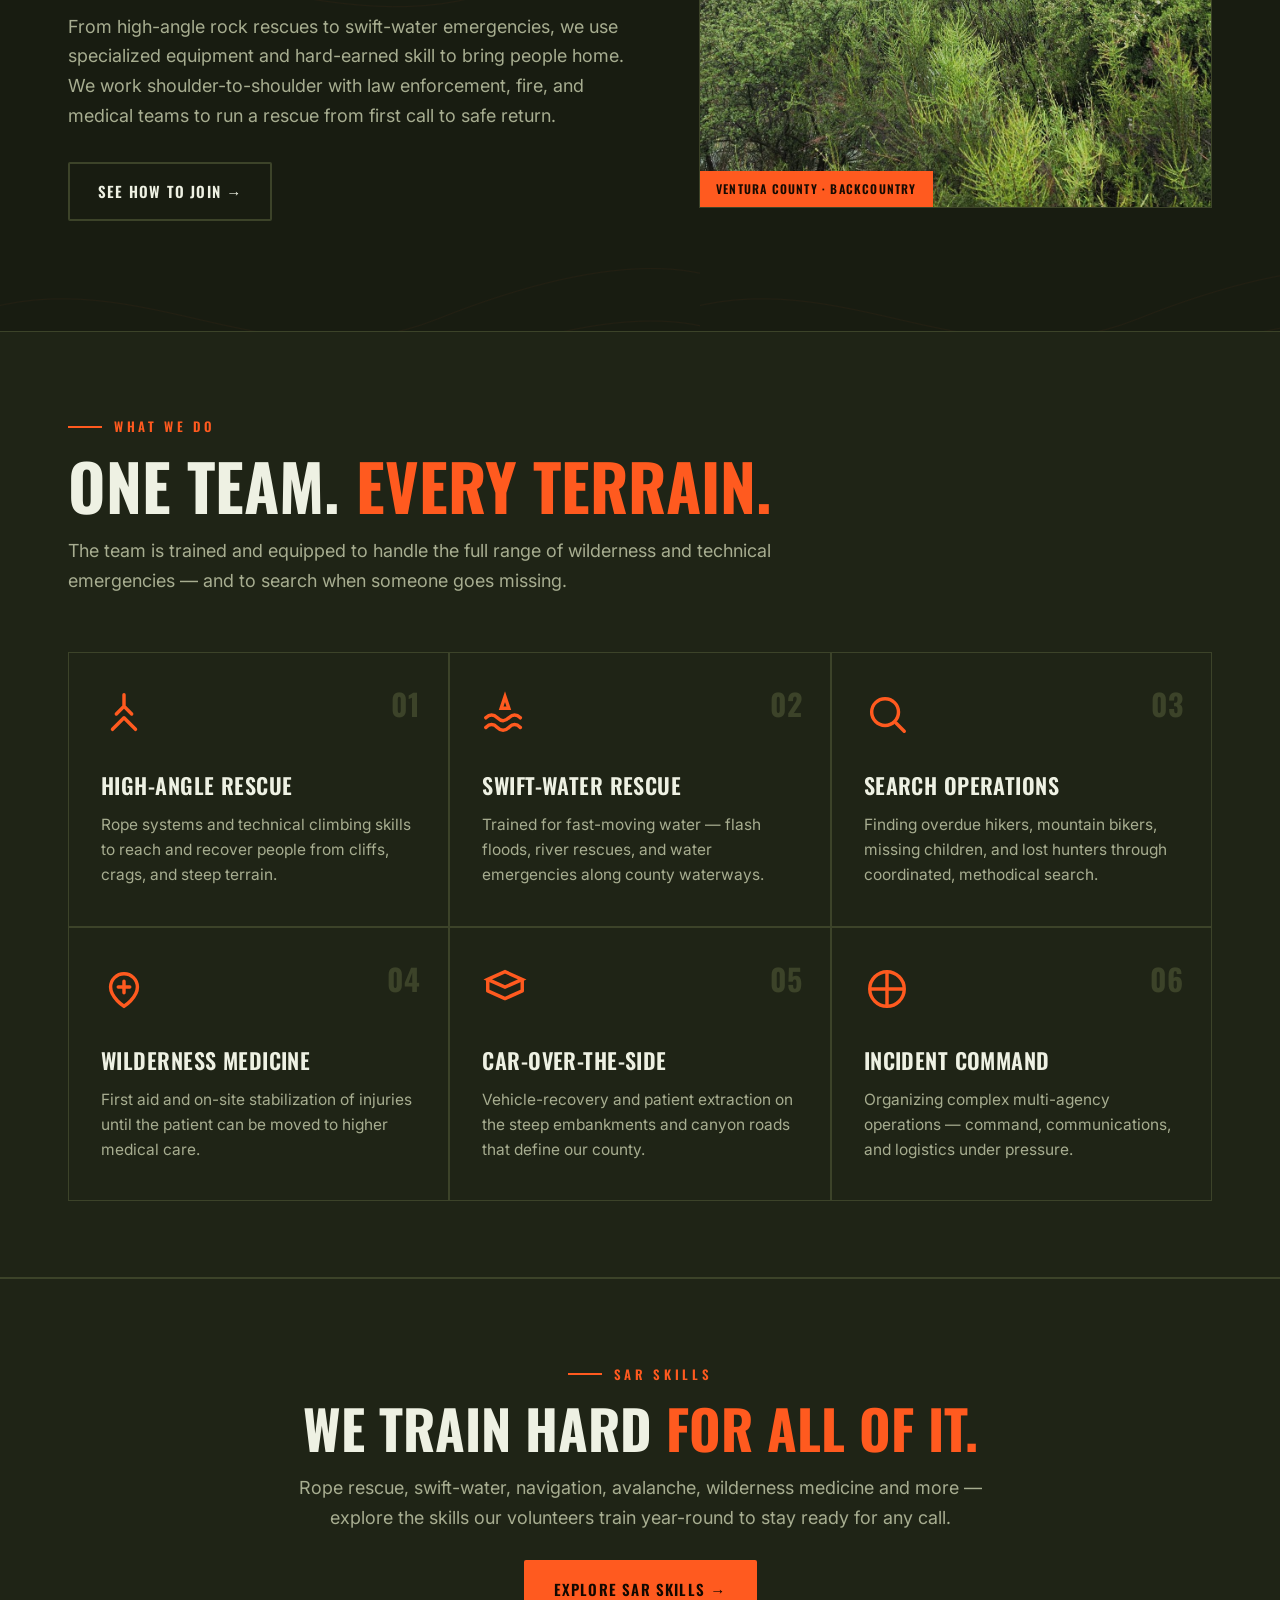
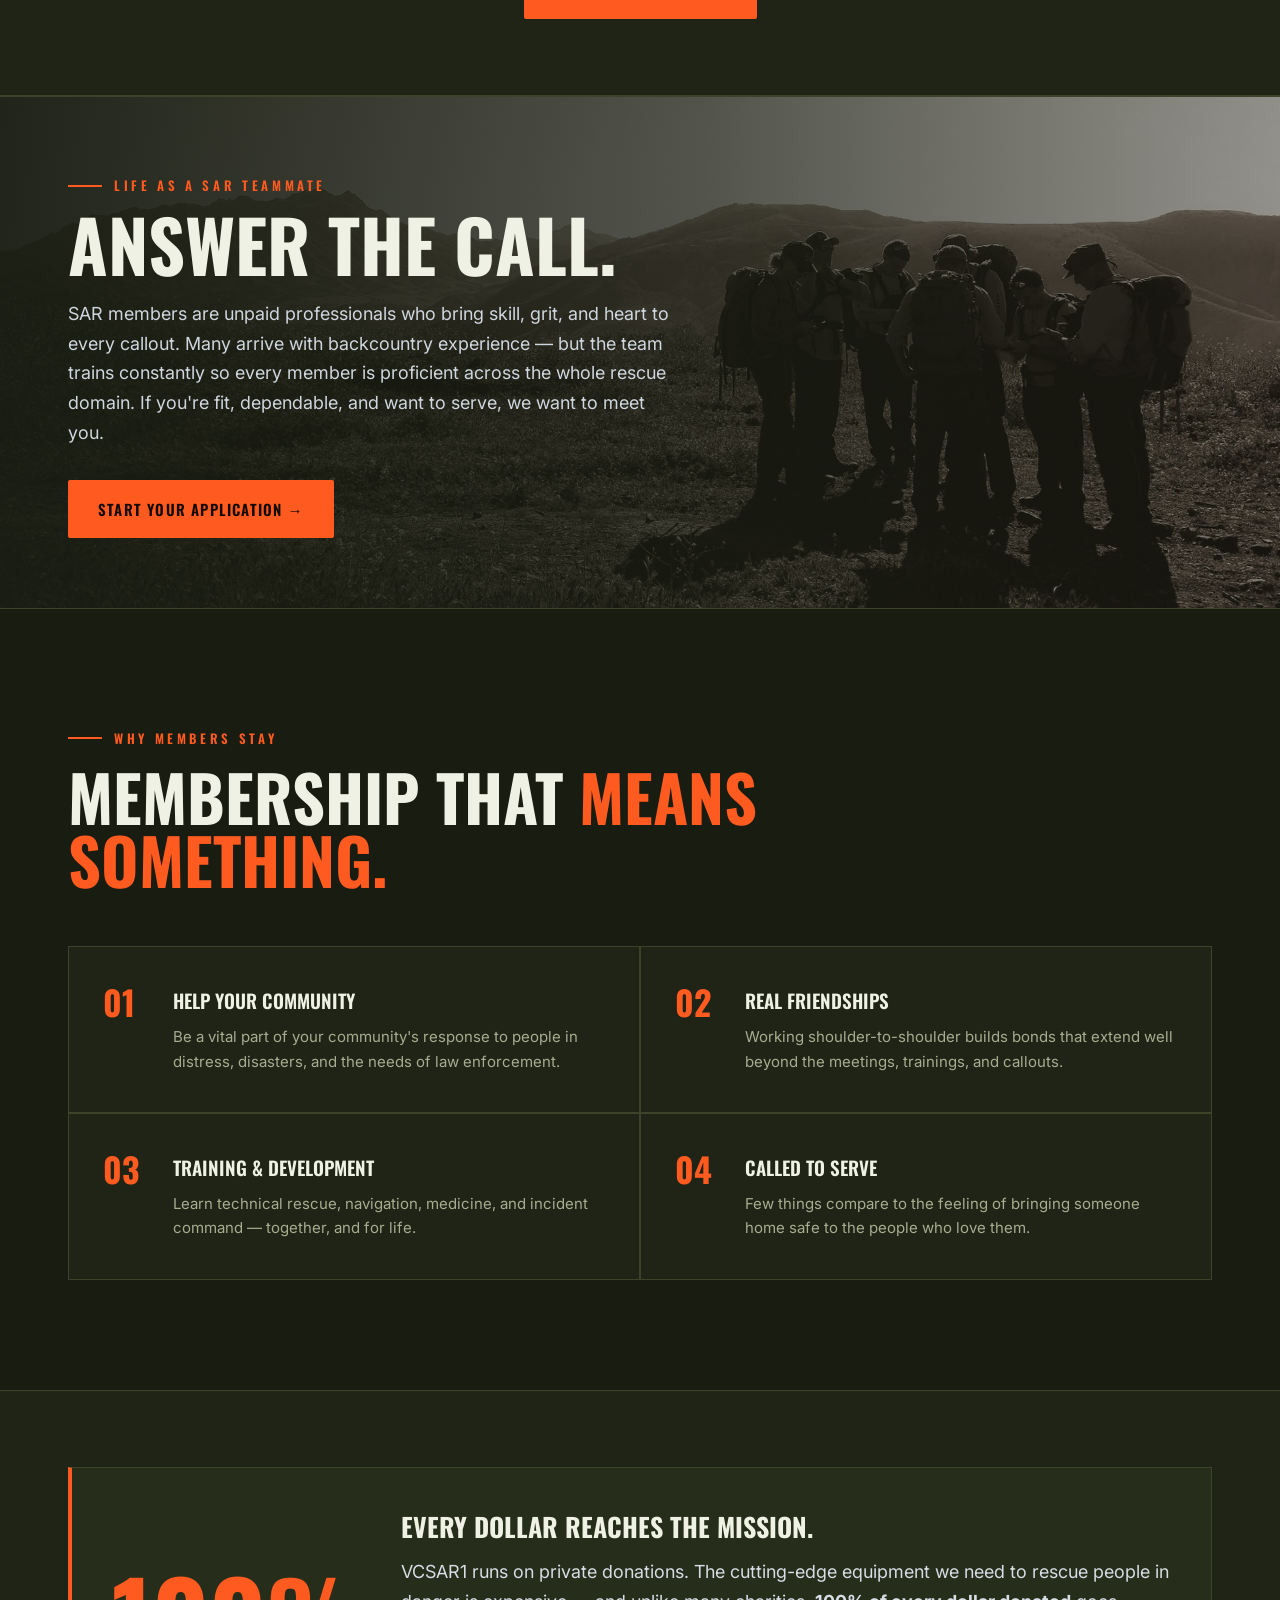
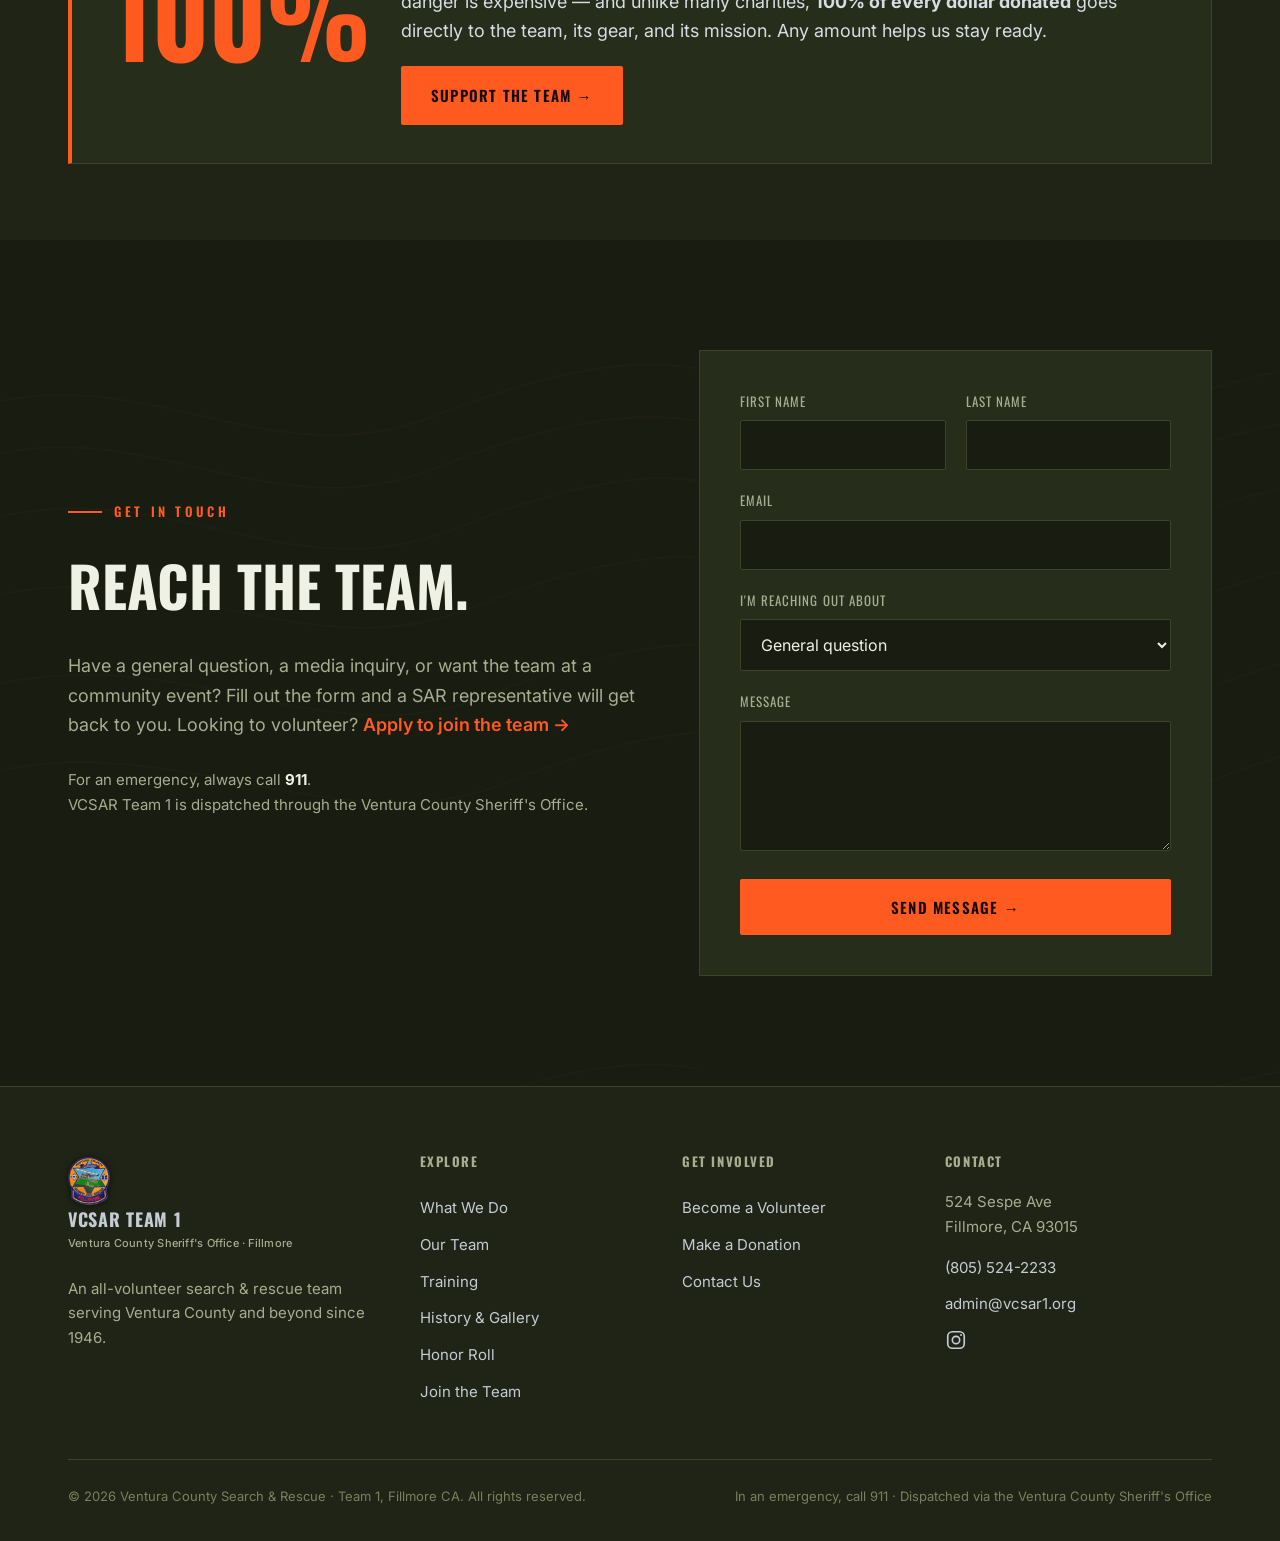
==== commit 0aaa5ceb: "Add Training page with 16 SAR skill briefs + homepage teaser" ====
--- a/index.html
+++ b/index.html
@@ -147,6 +147,16 @@
   </div>
 </section>
 
+<!-- ============ TRAINING TEASER ============ -->
+<section class="section section--tight" style="background:var(--bg-2);border-top:1px solid var(--line);border-bottom:1px solid var(--line)">
+  <div class="wrap" style="text-align:center;max-width:780px">
+    <span class="eyebrow reveal" style="justify-content:center">SAR Skills</span>
+    <h2 class="reveal" style="font-size:clamp(30px,4.8vw,54px);font-weight:700;line-height:1;margin:16px 0 0">We train hard <span class="lead-accent">for all of it.</span></h2>
+    <p class="reveal" style="color:var(--muted);font-size:18px;margin:18px auto 28px">Rope rescue, swift-water, navigation, avalanche, wilderness medicine and more — explore the skills our volunteers train year-round to stay ready for any call.</p>
+    <a class="btn btn--primary reveal" href="training.html">Explore SAR Skills →</a>
+  </div>
+</section>
+
 <!-- ============ RECRUIT BAND ============ -->
 <section class="band band--img">
   <div class="band__media">
@@ -231,7 +241,7 @@
         </a>
         <p>An all-volunteer search &amp; rescue team serving Ventura County and beyond since 1946.</p>
       </div>
-      <div><h4>Explore</h4><a href="index.html#capabilities">What We Do</a><a href="team.html">Our Team</a><a href="history.html">History &amp; Gallery</a><a href="honor.html">Honor Roll</a><a href="join.html">Join the Team</a></div>
+      <div><h4>Explore</h4><a href="index.html#capabilities">What We Do</a><a href="team.html">Our Team</a><a href="training.html">Training</a><a href="history.html">History &amp; Gallery</a><a href="honor.html">Honor Roll</a><a href="join.html">Join the Team</a></div>
       <div><h4>Get Involved</h4><a href="join.html">Become a Volunteer</a><a href="donate.html">Make a Donation</a><a href="index.html#contact">Contact Us</a></div>
       <div><h4>Contact</h4>
         <p style="color:var(--muted);font-size:15px;margin:0 0 10px">524 Sespe Ave<br>Fillmore, CA 93015</p>
--- a/styles.css
+++ b/styles.css
@@ -453,6 +453,38 @@
 .team__group h2 { font-size: clamp(26px,3.4vw,40px); font-weight: 700; display: flex; align-items: baseline; gap: 14px; }
 .team__group h2 small { font-family: "Inter",sans-serif; text-transform: none; letter-spacing: 0; font-weight: 500; font-size: 15px; color: var(--muted); }
 
+/* ---- Training: skill grid + modal ----------------------- */
+.skillgrid { display: grid; grid-template-columns: repeat(4, 1fr); gap: 16px; }
+.skillcard { position: relative; border: 1px solid var(--line); background: var(--surface); cursor: pointer; overflow: hidden; transition: transform .35s var(--ease), border-color .35s, box-shadow .35s; }
+.skillcard:hover { transform: translateY(-6px); border-color: var(--orange); box-shadow: 0 22px 44px -22px rgba(0,0,0,.7); }
+.skillcard__img { aspect-ratio: 370/215; overflow: hidden; background: var(--surface-2); }
+.skillcard__img img { width: 100%; height: 100%; object-fit: cover; transition: transform .5s var(--ease); }
+.skillcard:hover .skillcard__img img { transform: scale(1.06); }
+.skillcard__name { font-family: "Oswald", sans-serif; font-weight: 600; text-transform: uppercase; letter-spacing: .03em; font-size: 15px; padding: 14px 16px; display: flex; align-items: center; justify-content: space-between; gap: 10px; line-height: 1.1; }
+.skillcard__name::after { content: "→"; color: var(--orange); flex: none; transition: transform .3s; }
+.skillcard:hover .skillcard__name::after { transform: translateX(4px); }
+
+.smodal { position: fixed; inset: 0; z-index: 200; background: rgba(8,9,6,.9); display: none; align-items: flex-start; justify-content: center; padding: 40px 20px; overflow: auto; }
+.smodal.open { display: flex; }
+.smodal__card { background: var(--bg-2); border: 1px solid var(--line); border-radius: 5px; max-width: 760px; width: 100%; overflow: hidden; box-shadow: var(--shadow); }
+.smodal__banner { aspect-ratio: 16/6.5; background: var(--surface-2); position: relative; }
+.smodal__banner img { width: 100%; height: 100%; object-fit: cover; }
+.smodal__x { position: absolute; top: 14px; right: 16px; width: 40px; height: 40px; border-radius: 50%; background: rgba(8,9,6,.6); color: #fff; border: 1px solid rgba(255,255,255,.25); font-size: 22px; line-height: 1; cursor: pointer; }
+.smodal__x:hover { background: var(--orange); color: #160a02; }
+.smodal__body { padding: 28px 34px 38px; }
+.smodal__body h2 { font-size: clamp(26px, 4vw, 40px); font-weight: 700; margin: 6px 0 0; }
+.smodal__body h3 { font-family: "Oswald", sans-serif; text-transform: uppercase; letter-spacing: .06em; font-size: 14px; color: var(--orange); margin: 22px 0 8px; }
+.smodal__body p { color: var(--muted); font-size: 15.5px; line-height: 1.65; margin: 0 0 12px; }
+.smodal__body ul { color: var(--muted); font-size: 15px; line-height: 1.6; margin: 0 0 12px; padding-left: 20px; }
+.smodal__body li { margin: 6px 0; }
+.smodal__body strong { color: var(--text); }
+@media (max-width: 1100px) { .skillgrid { grid-template-columns: repeat(3, 1fr); } }
+@media (max-width: 760px) { .skillgrid { grid-template-columns: repeat(2, 1fr); } .smodal__body { padding: 24px 22px 30px; } }
+
+/* video embed (responsive 16:9) */
+.embed { position: relative; padding-bottom: 56.25%; height: 0; overflow: hidden; border: 1px solid var(--line); border-radius: 4px; background: #000; }
+.embed iframe { position: absolute; inset: 0; width: 100%; height: 100%; border: 0; }
+
 /* ---- Video band (optional, for chopper footage) --------- */
 .vidband { position: relative; overflow: hidden; border-top: 1px solid var(--line); border-bottom: 1px solid var(--line); min-height: 460px; display: flex; align-items: center; }
 .vidband video { position: absolute; inset: 0; width: 100%; height: 100%; object-fit: cover; z-index: 0; }
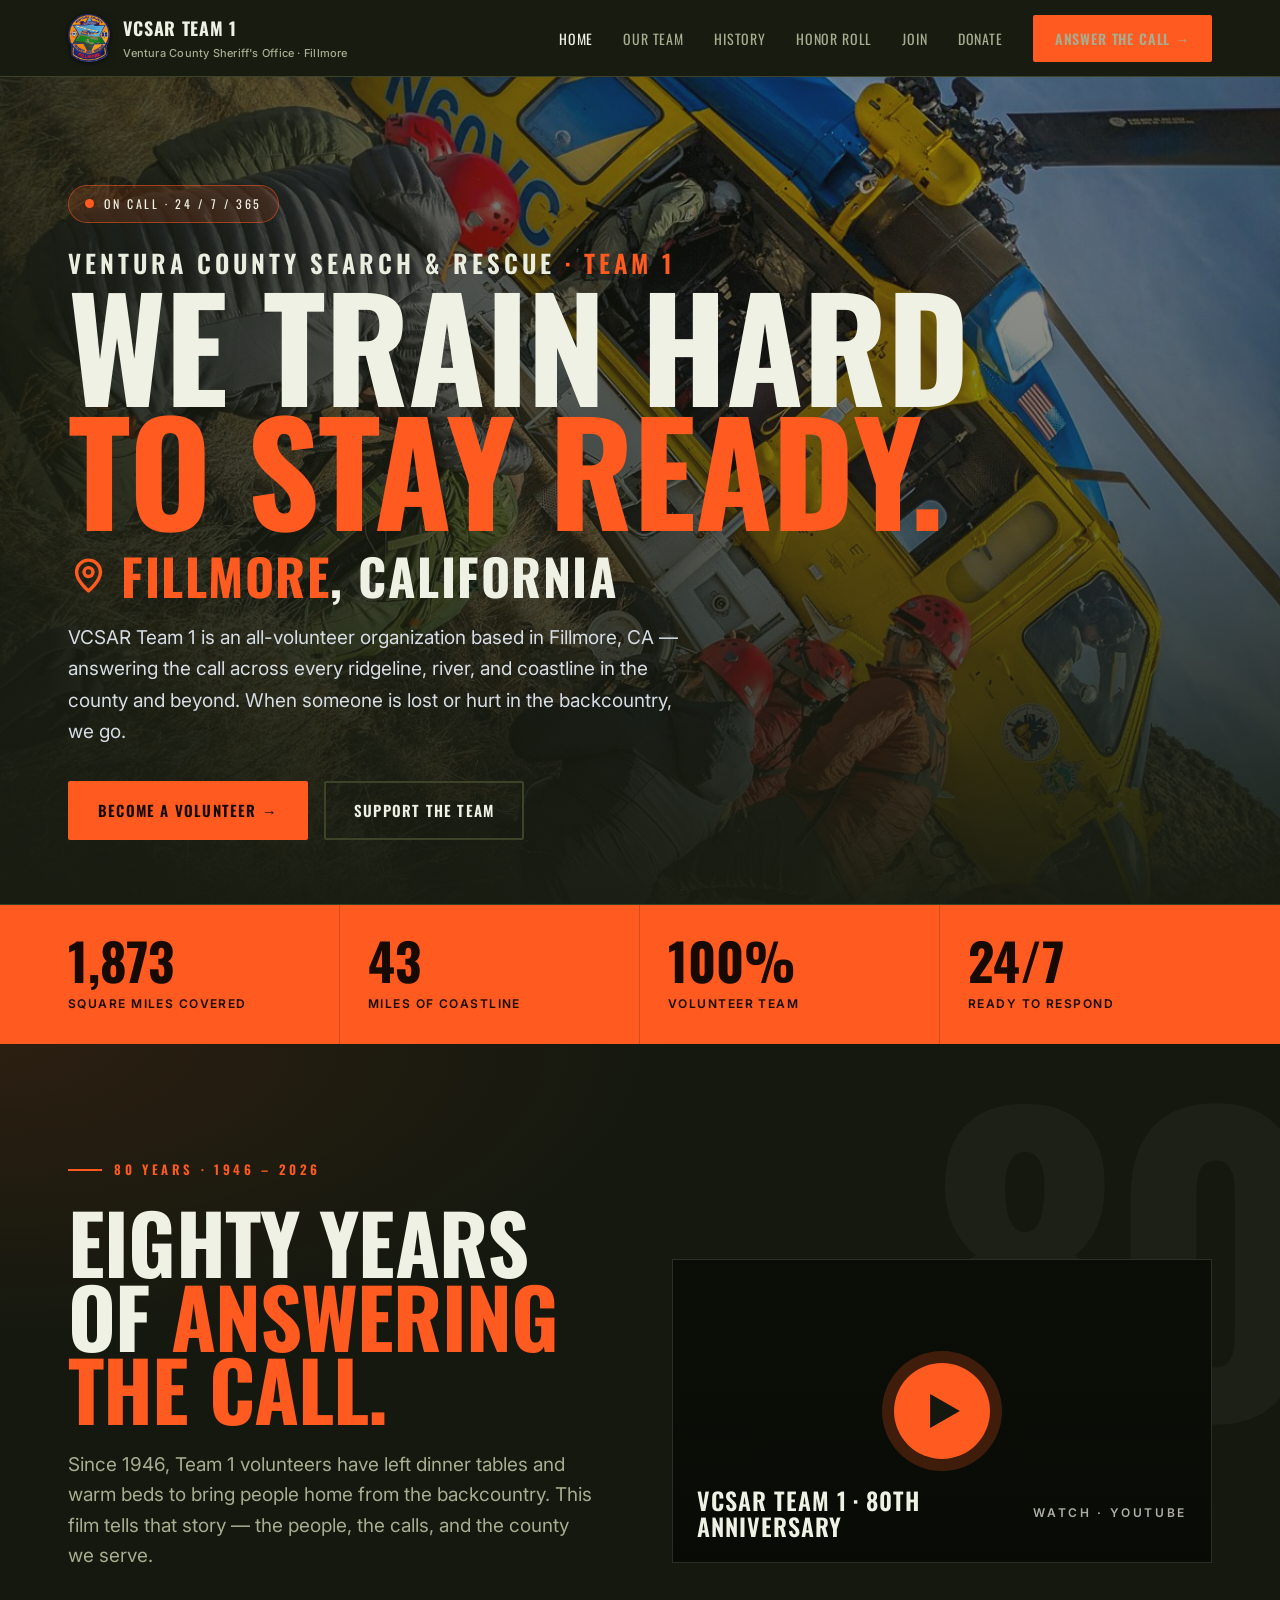
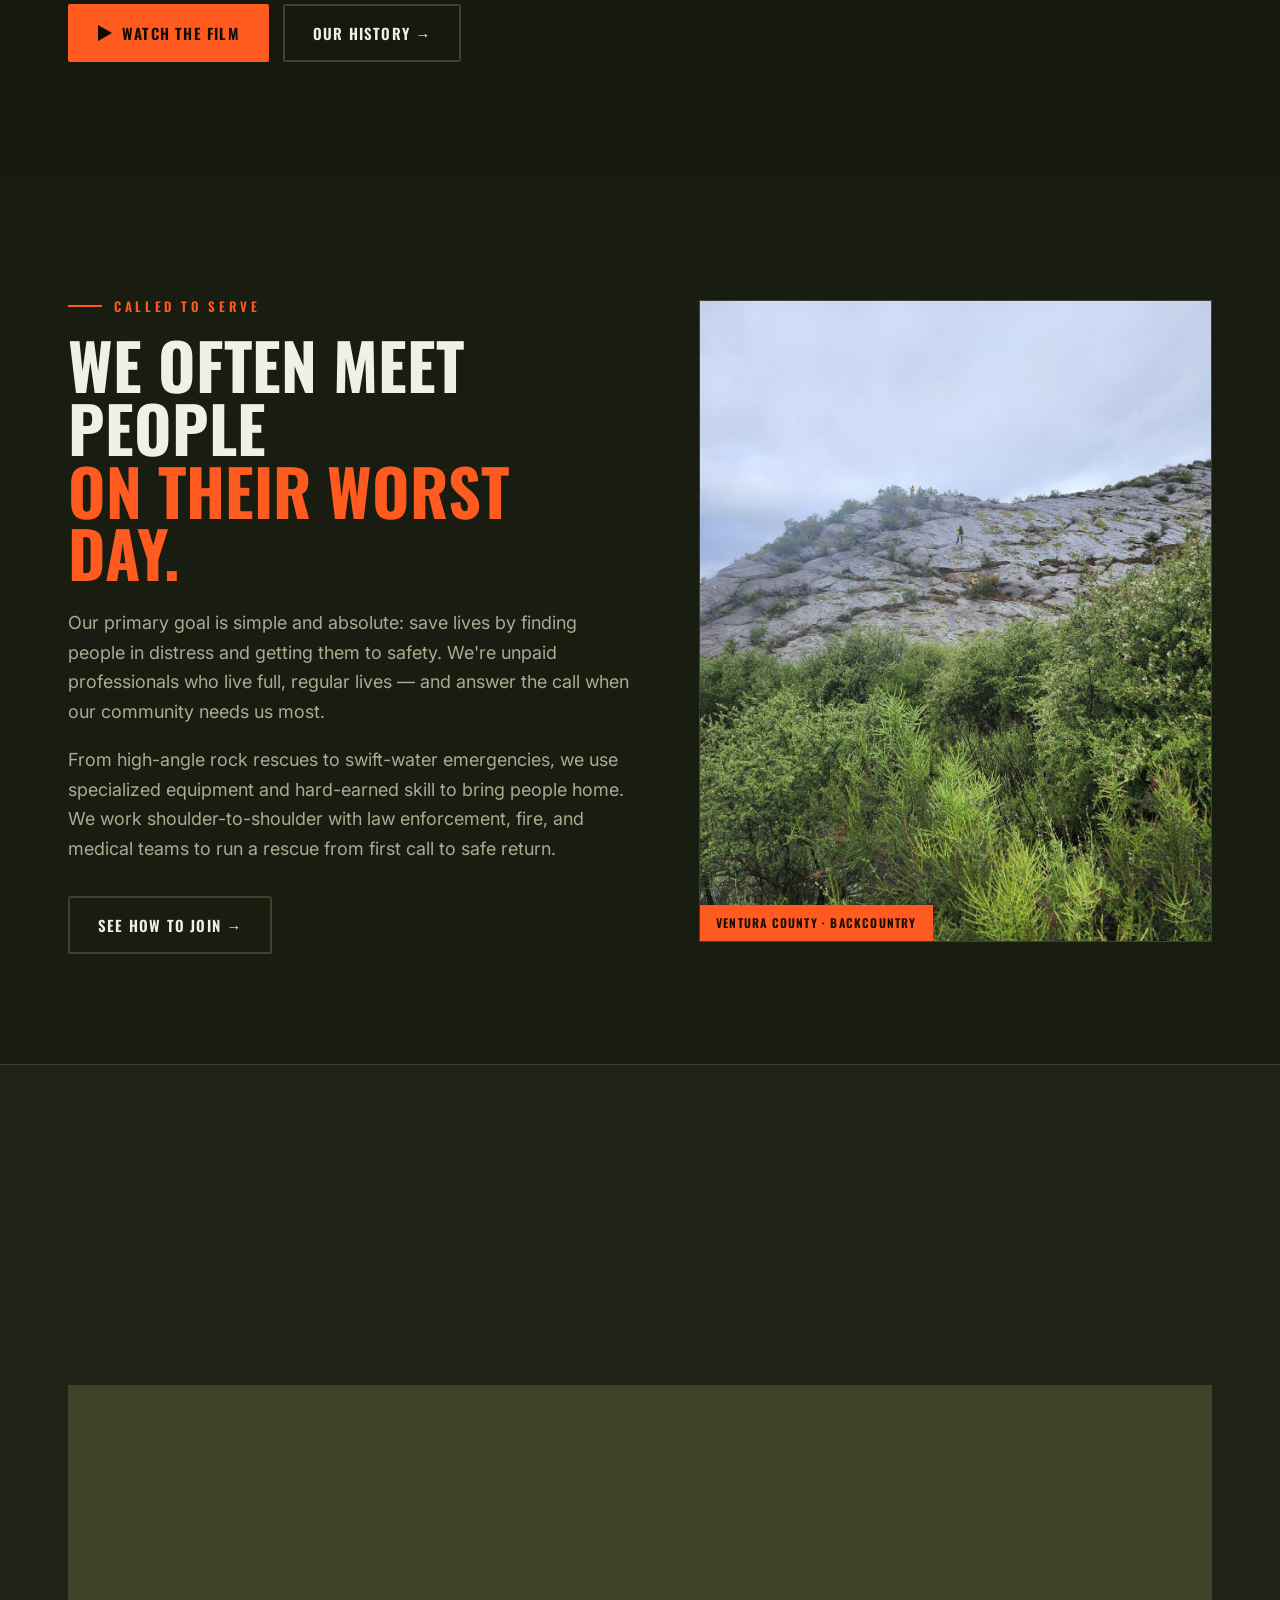
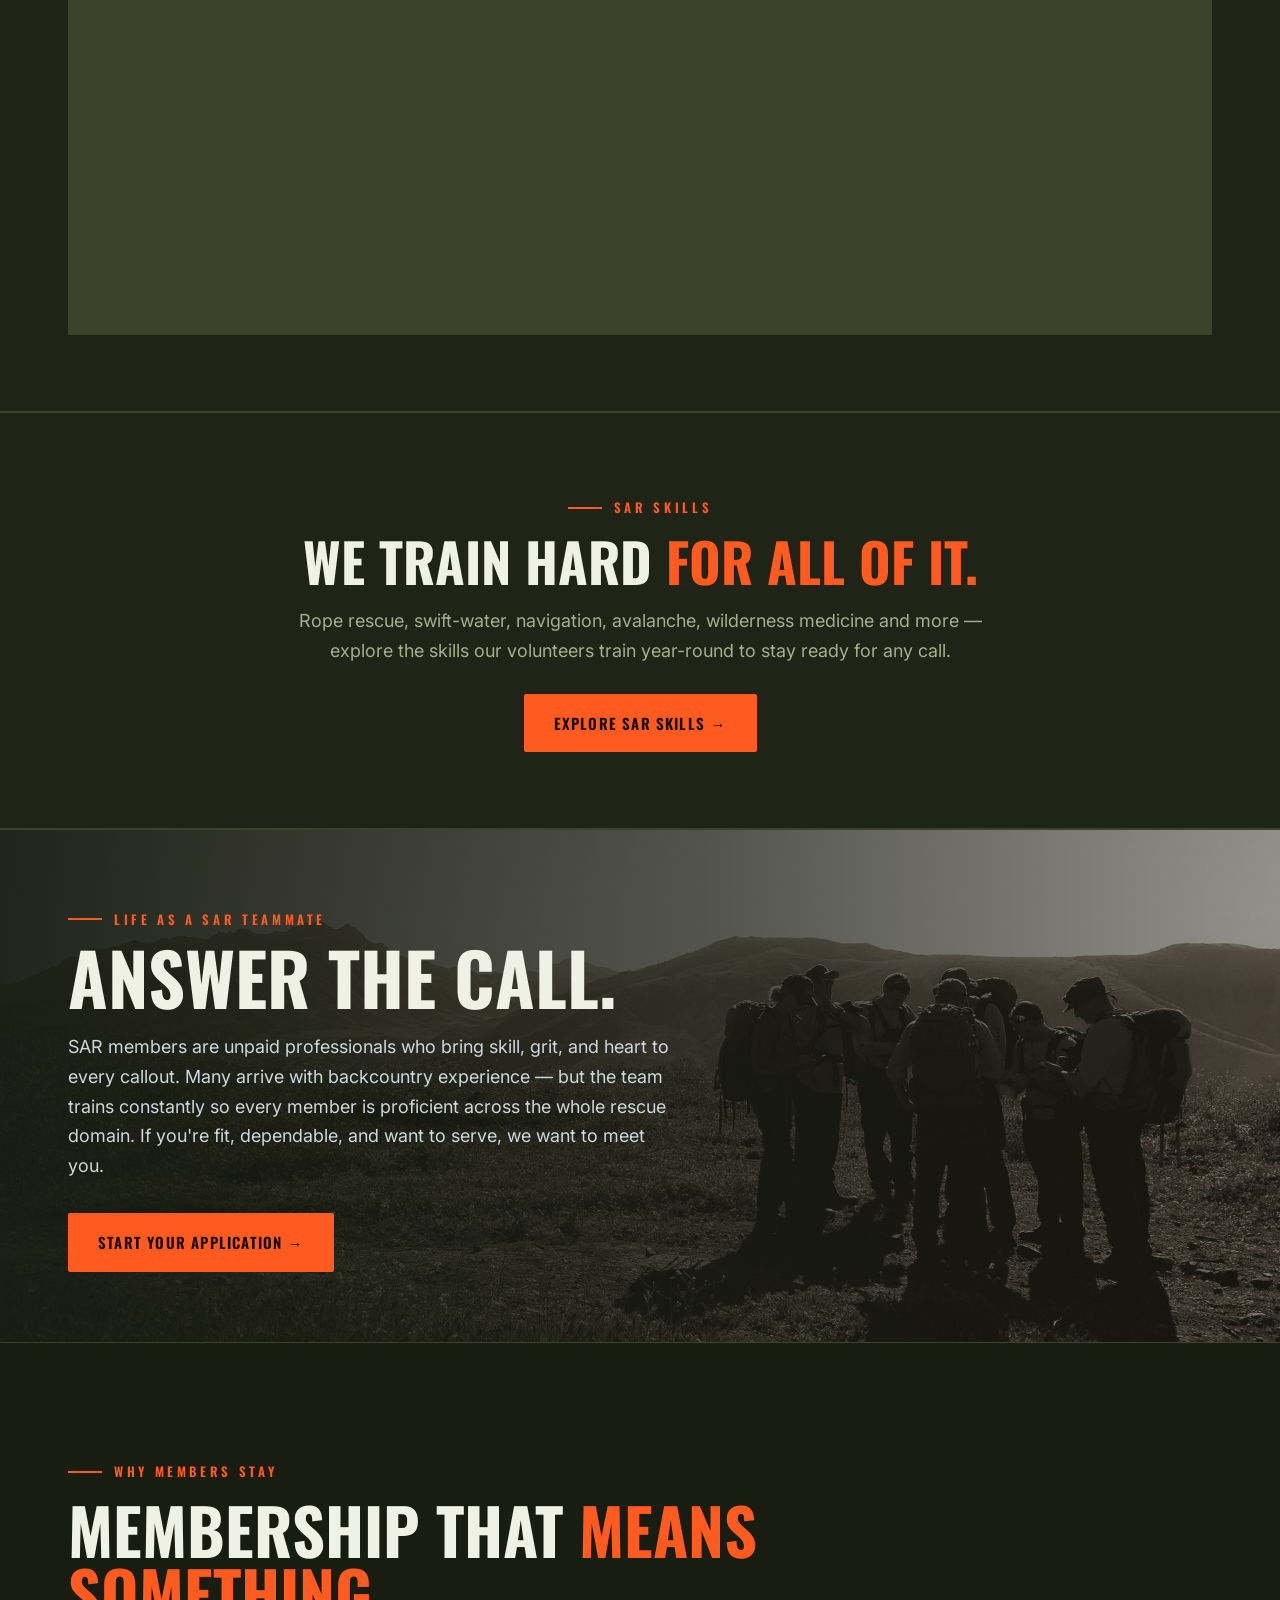
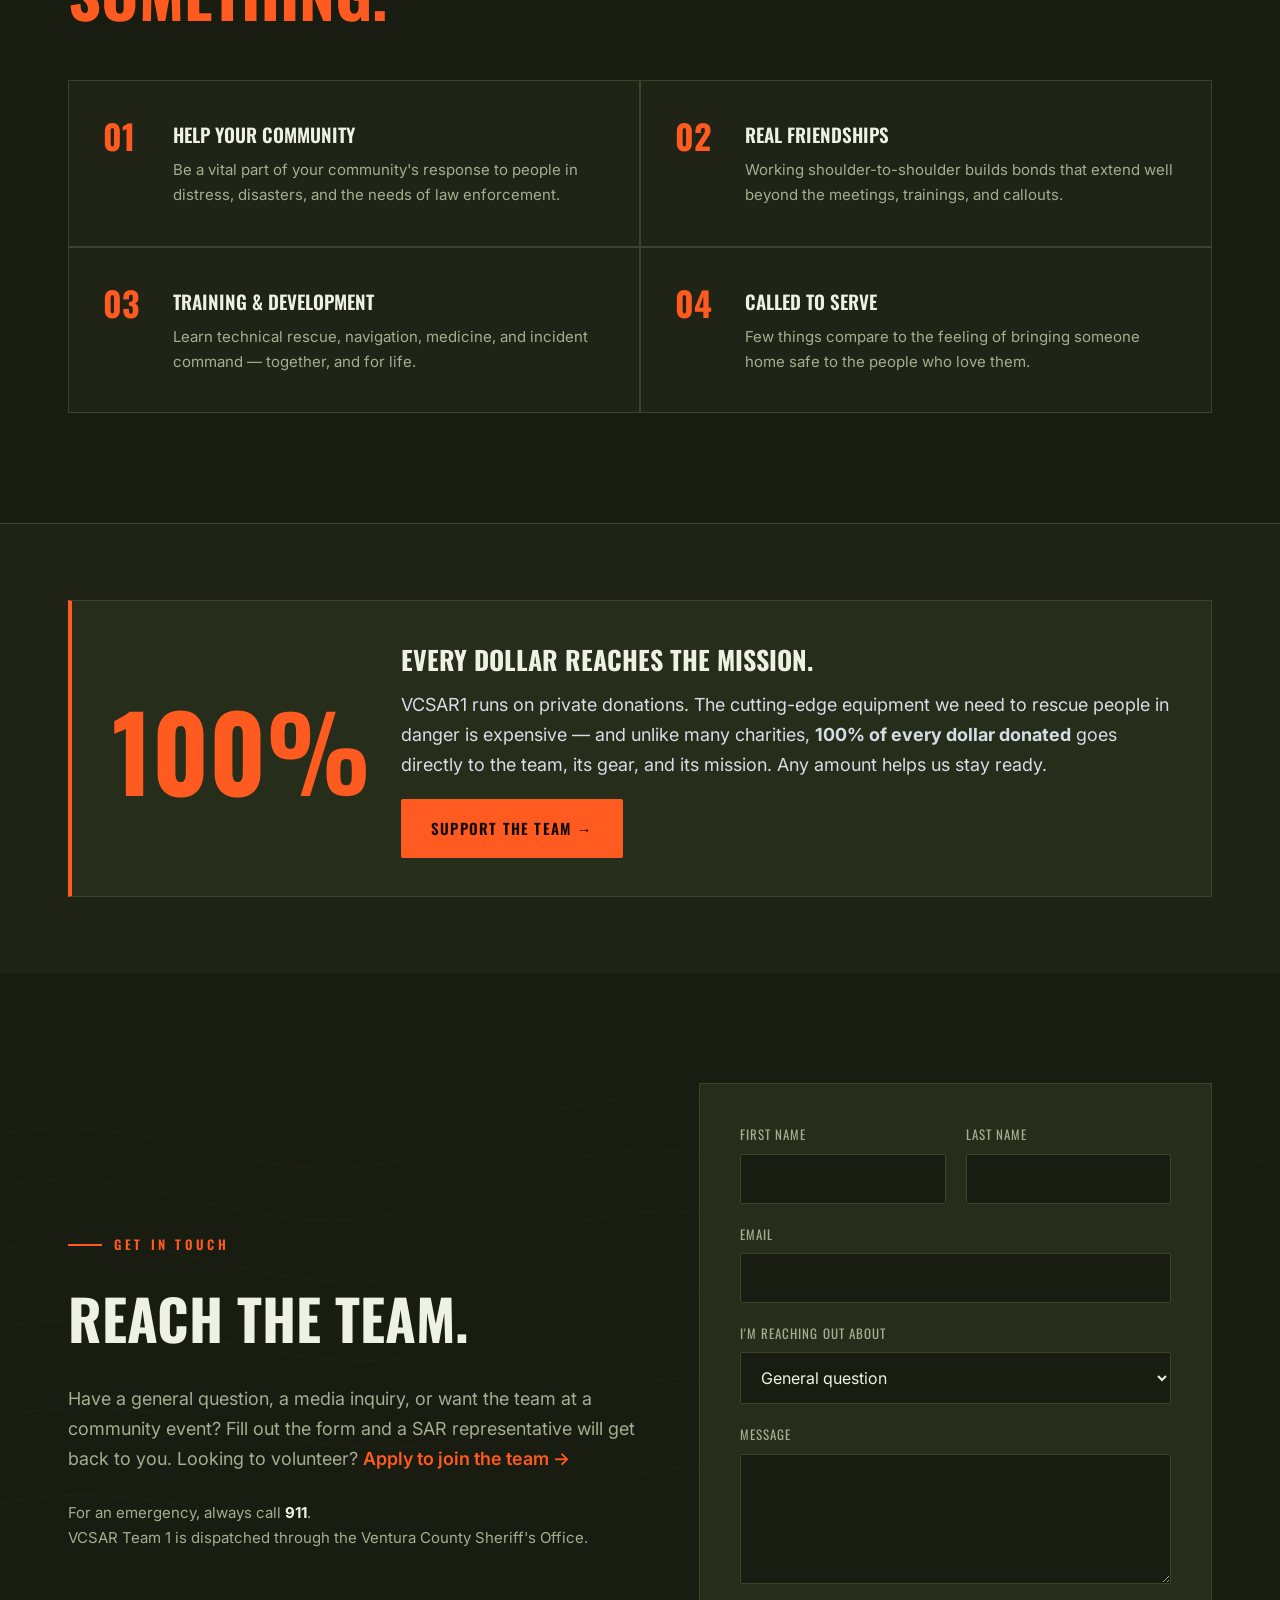
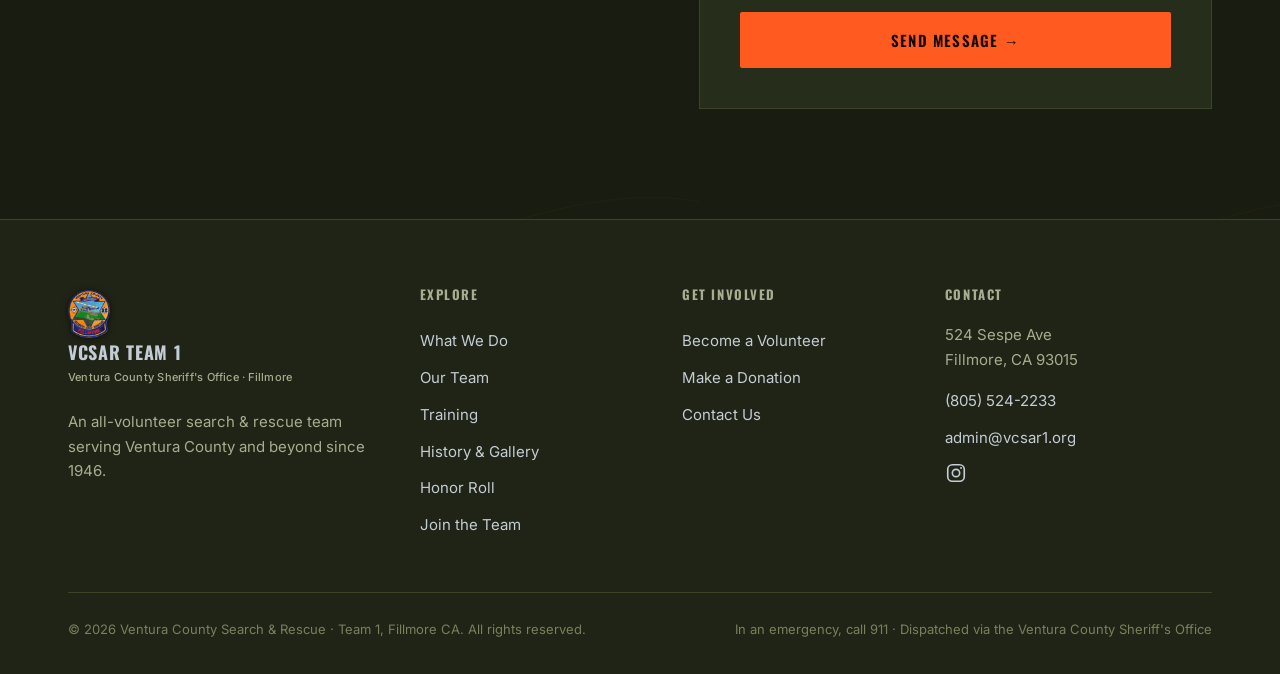
==== commit 19529986: "Add 80th anniversary film section to the homepage Click-to-load YouTube embed between the stats bar " ====
--- a/index.html
+++ b/index.html
@@ -6,6 +6,7 @@
 <title>Ventura County Search &amp; Rescue · Team 1</title>
 <meta name="description" content="VCSAR Team 1 — all-volunteer search & rescue serving all 1,873 square miles of Ventura County. Trained for high-angle, swift-water, and wilderness rescue. Join the team or support the mission." />
 <meta name="theme-color" content="#181c11" />
+<meta name="color-scheme" content="dark" />
 <link rel="icon" type="image/png" href="images/favicon.png" />
 <link rel="apple-touch-icon" href="images/apple-touch-icon.png" />
 <meta property="og:image" content="images/og-image.jpg" />
@@ -74,6 +75,38 @@
   </div>
 </div>
 
+<!-- ============ 80TH ANNIVERSARY FILM ============ -->
+<!-- 2026 only. Afterward, move this to the top of history.html and leave a
+     "Watch the 80th anniversary film →" link here. -->
+<section class="anniv" id="anniversary">
+  <div class="anniv__num" aria-hidden="true">80</div>
+  <div class="wrap">
+    <div class="anniv__grid">
+      <div class="anniv__copy reveal">
+        <span class="eyebrow">80 Years · 1946 – 2026</span>
+        <h2>Eighty years of <span class="lead-accent">answering the call.</span></h2>
+        <p>Since 1946, Team 1 volunteers have left dinner tables and warm beds to bring people home from the backcountry. This film tells that story — the people, the calls, and the county we serve.</p>
+        <div class="anniv__cta">
+          <button class="btn btn--primary" type="button" data-anniv-play>
+            <svg width="14" height="16" viewBox="0 0 14 16" aria-hidden="true"><path d="M0 0L14 8L0 16Z" fill="currentColor"/></svg>
+            Watch the film
+          </button>
+          <a class="btn btn--ghost" href="history.html">Our history →</a>
+        </div>
+      </div>
+      <div class="anniv__frame reveal" id="anniv-frame">
+        <button class="anniv__poster" type="button" data-anniv-play aria-label="Play the 80th anniversary film">
+          <span class="anniv__play"><svg width="30" height="34" viewBox="0 0 14 16" aria-hidden="true"><path d="M0 0L14 8L0 16Z" fill="#14180f"/></svg></span>
+          <span class="anniv__cap">
+            <span class="anniv__cap-t">VCSAR Team 1 · 80th Anniversary</span>
+            <span class="anniv__cap-s">Watch · YouTube</span>
+          </span>
+        </button>
+      </div>
+    </div>
+  </div>
+</section>
+
 <!-- ============ MISSION ============ -->
 <section class="section" id="mission">
   <div class="topo"></div>
@@ -266,6 +299,29 @@
     es.forEach(function(e){ if(e.isIntersecting){ e.target.classList.add('in'); io.unobserve(e.target); } });
   }, { threshold: .12 });
   document.querySelectorAll('.reveal').forEach(function(el){ io.observe(el); });
+
+  // ---- 80th anniversary film: load the YouTube player only on click ----
+  (function(){
+    var frame = document.getElementById('anniv-frame');
+    if(!frame) return;
+    var ID = '2hCNZK0nWYQ', poster = frame.querySelector('.anniv__poster');
+    // YouTube serves a 120×90 grey placeholder when there's no maxres thumbnail.
+    var probe = new Image();
+    probe.onload = function(){ if(probe.naturalWidth <= 120) poster.style.backgroundImage = 'url(https://img.youtube.com/vi/' + ID + '/hqdefault.jpg)'; };
+    probe.src = 'https://img.youtube.com/vi/' + ID + '/maxresdefault.jpg';
+    function play(){
+      if(frame.querySelector('iframe')) return;
+      var f = document.createElement('iframe');
+      f.src = 'https://www.youtube-nocookie.com/embed/' + ID + '?autoplay=1&rel=0&modestbranding=1';
+      f.title = 'VCSAR Team 1 — 80th Anniversary';
+      f.allow = 'autoplay; encrypted-media; picture-in-picture; fullscreen';
+      f.allowFullscreen = true;
+      frame.innerHTML = '';
+      frame.appendChild(f);
+      f.focus();
+    }
+    document.querySelectorAll('[data-anniv-play]').forEach(function(b){ b.addEventListener('click', play); });
+  })();
 
   // ---- Animated stat counters ----
   (function(){
--- a/styles.css
+++ b/styles.css
@@ -6,6 +6,7 @@
    ========================================================= */
 
 :root {
+  color-scheme: dark;     /* site is dark by design — opt out of browser auto-dark transforms */
   --bg:        #181c11;   /* dark olive drab base */
   --bg-2:      #1f2416;
   --surface:   #272d1b;
@@ -207,6 +208,64 @@
 .stat:last-child { border-right: 0; }
 .stat__n { font-family: "Oswald", sans-serif; font-weight: 700; font-size: clamp(34px,4vw,52px); line-height: 1; }
 .stat__l { text-transform: uppercase; letter-spacing: .12em; font-size: 12px; font-weight: 600; margin-top: 8px; }
+
+/* ---- 80th anniversary film (homepage, 2026) ------------- */
+/* After 2026: move this block to the top of history.html.    */
+.anniv {
+  position: relative; overflow: hidden;
+  padding: clamp(64px, 9vw, 128px) 0;
+  background: radial-gradient(90% 70% at 0% 0%, rgba(255,90,31,.10), rgba(255,90,31,0) 60%), #14180f;
+}
+.anniv__num {
+  position: absolute; right: clamp(-40px, -2vw, 0px); top: clamp(20px, 4vw, 48px);
+  font: 700 clamp(180px, 30vw, 420px)/.8 "Oswald", sans-serif; letter-spacing: -.04em;
+  color: rgba(244,241,232,.035); pointer-events: none; user-select: none;
+}
+.anniv__grid {
+  position: relative; z-index: 1;
+  display: grid; grid-template-columns: repeat(auto-fit, minmax(min(100%, 380px), 1fr));
+  gap: clamp(36px, 5vw, 72px); align-items: center;
+}
+.anniv__copy { display: flex; flex-direction: column; gap: 24px; min-width: 0; }
+.anniv__copy h2 { margin: 0; font-size: clamp(48px, 6.4vw, 92px); font-weight: 700; line-height: .9; letter-spacing: -.01em; text-wrap: balance; }
+.anniv__copy p { margin: 0; max-width: 560px; font-size: 19px; line-height: 1.6; color: var(--muted); text-wrap: pretty; }
+.anniv__cta { display: flex; flex-wrap: wrap; gap: 14px; margin-top: 8px; }
+.anniv__frame {
+  position: relative; min-width: 0; aspect-ratio: 16/9;
+  background: #0b0d07; border: 1px solid rgba(244,241,232,.14);
+}
+.anniv__frame iframe { position: absolute; inset: 0; width: 100%; height: 100%; border: 0; }
+.anniv__poster {
+  position: absolute; inset: 0; width: 100%; height: 100%; padding: 0; border: 0; cursor: pointer;
+  background: #0b0d07 url("https://img.youtube.com/vi/2hCNZK0nWYQ/maxresdefault.jpg") center/cover no-repeat;
+  color: var(--text); font: inherit;
+}
+.anniv__poster::before {
+  content: ""; position: absolute; inset: 0;
+  background: linear-gradient(180deg, rgba(8,10,5,.15) 40%, rgba(8,10,5,.85) 100%);
+}
+.anniv__play {
+  position: absolute; left: 50%; top: 50%; transform: translate(-50%,-50%);
+  width: 96px; height: 96px; border-radius: 50%; background: var(--orange);
+  display: flex; align-items: center; justify-content: center;
+  box-shadow: 0 0 0 12px rgba(255,90,31,.22);
+  transition: transform .25s var(--ease), box-shadow .25s;
+}
+.anniv__play svg { margin-left: 6px; }
+.anniv__poster:hover .anniv__play,
+.anniv__poster:focus-visible .anniv__play { transform: translate(-50%,-50%) scale(1.06); box-shadow: 0 0 0 16px rgba(255,90,31,.28); }
+.anniv__cap {
+  position: absolute; left: 24px; right: 24px; bottom: 22px;
+  display: flex; align-items: center; justify-content: space-between; gap: 16px; text-align: left;
+}
+.anniv__cap-t { font: 600 clamp(18px, 2vw, 24px)/1.1 "Oswald", sans-serif; letter-spacing: .04em; text-transform: uppercase; }
+.anniv__cap-s { flex: none; font-size: 12px; font-weight: 600; letter-spacing: .22em; text-transform: uppercase; color: rgba(244,241,232,.7); }
+@media (max-width: 520px) {
+  .anniv__play { width: 72px; height: 72px; }
+  .anniv__play svg { width: 22px; height: 26px; margin-left: 4px; }
+  .anniv__cap { left: 16px; right: 16px; bottom: 14px; }
+  .anniv__cap-s { display: none; }
+}
 
 /* ---- Generic section heads ------------------------------ */
 .shead { max-width: 760px; margin-bottom: 56px; }
@@ -458,6 +517,12 @@
 .skillcard { position: relative; border: 1px solid var(--line); background: var(--surface); cursor: pointer; overflow: hidden; transition: transform .35s var(--ease), border-color .35s, box-shadow .35s; }
 .skillcard:hover { transform: translateY(-6px); border-color: var(--orange); box-shadow: 0 22px 44px -22px rgba(0,0,0,.7); }
 .skillcard__img { aspect-ratio: 370/215; overflow: hidden; background: var(--surface-2); }
+.skillcard__icon { aspect-ratio: 370/215; display: grid; place-items: center; background: repeating-linear-gradient(45deg, rgba(255,90,31,.06) 0 12px, transparent 12px 24px), linear-gradient(135deg, var(--surface-2), var(--bg-2)); }
+.skillcard__icon svg { width: 58px; height: 58px; color: var(--orange); transition: transform .5s var(--ease); }
+.skillcard:hover .skillcard__icon svg { transform: scale(1.1); }
+.smodal__icon { display: none; place-items: center; width: 100%; height: 100%; background: repeating-linear-gradient(45deg, rgba(255,90,31,.06) 0 14px, transparent 14px 28px), linear-gradient(135deg, var(--surface-2), var(--bg-2)); }
+.smodal__icon svg { width: 96px; height: 96px; color: var(--orange); }
+.smodal__banner--icon .smodal__icon { display: grid; }
 .skillcard__img img { width: 100%; height: 100%; object-fit: cover; transition: transform .5s var(--ease); }
 .skillcard:hover .skillcard__img img { transform: scale(1.06); }
 .skillcard__name { font-family: "Oswald", sans-serif; font-weight: 600; text-transform: uppercase; letter-spacing: .03em; font-size: 15px; padding: 14px 16px; display: flex; align-items: center; justify-content: space-between; gap: 10px; line-height: 1.1; }
